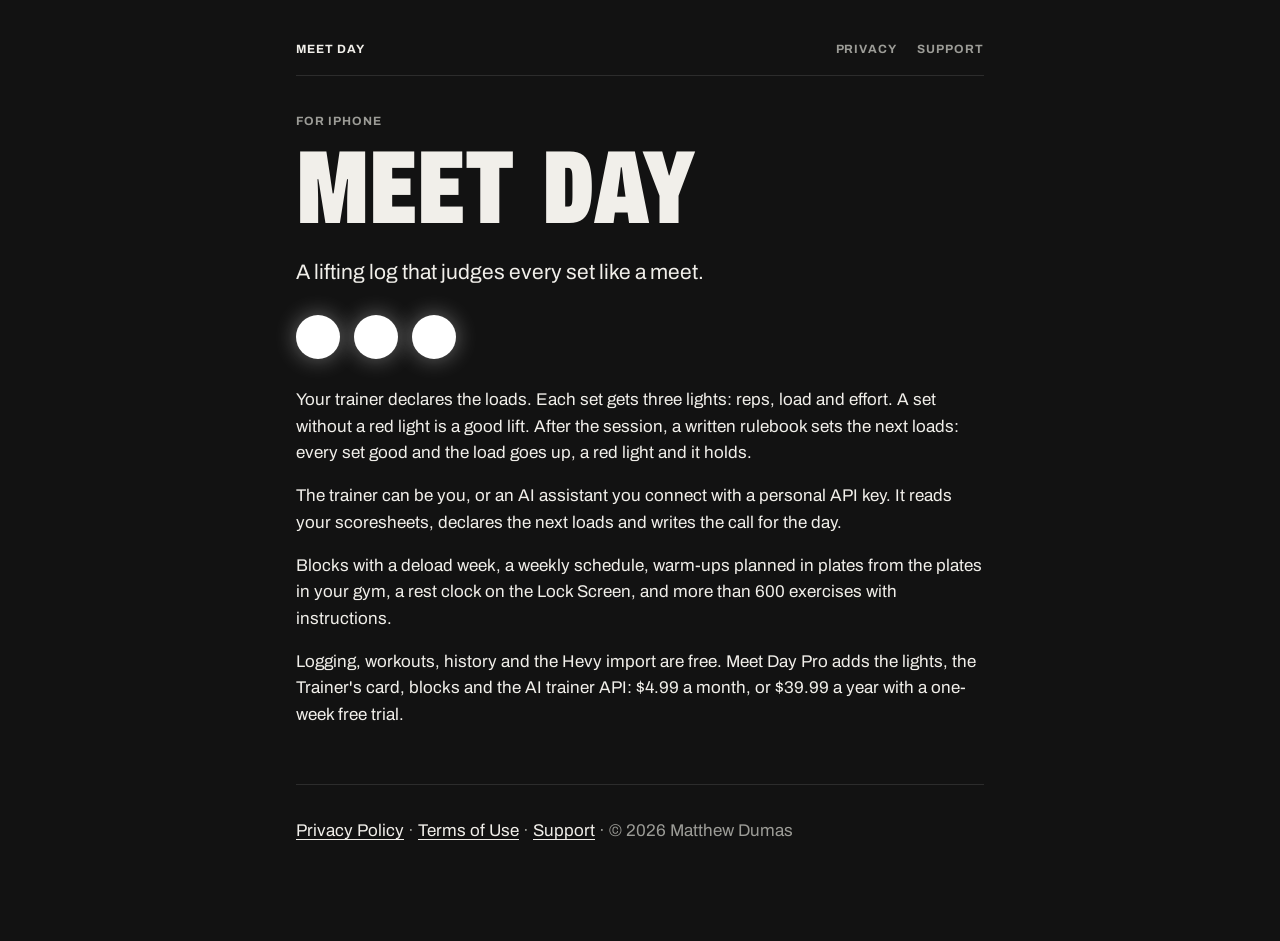
==== index.html @ 9c29932b "Meet Day Pro: prices, subscription help, purchases in the privacy policy, Terms of Use link Co-Autho" ====
<!doctype html>
<html lang="en">
<head>
<meta charset="utf-8">
<meta name="viewport" content="width=device-width, initial-scale=1">
<title>Meet Day</title>
<meta name="description" content="A lifting log for iPhone that judges every set like a meet.">
<meta name="color-scheme" content="dark">
<link rel="stylesheet" href="style.css">
</head>
<body>
<main>
  <nav><a href="./">Meet Day</a><a href="privacy.html">Privacy</a><a href="support.html">Support</a></nav>
  <p class="label">For iPhone</p>
  <h1>Meet Day</h1>
  <p class="lead">A lifting log that judges every set like a meet.</p>
  <div class="lamps" role="img" aria-label="Three white lights: a good lift"><span class="lamp"></span><span class="lamp"></span><span class="lamp"></span></div>
  <p>Your trainer declares the loads. Each set gets three lights: reps, load and effort. A set without a red light is a good lift. After the session, a written rulebook sets the next loads: every set good and the load goes up, a red light and it holds.</p>
  <p>The trainer can be you, or an AI assistant you connect with a personal API key. It reads your scoresheets, declares the next loads and writes the call for the day.</p>
  <p>Blocks with a deload week, a weekly schedule, warm-ups planned in plates from the plates in your gym, a rest clock on the Lock Screen, and more than 600 exercises with instructions.</p>
  <p>Logging, workouts, history and the Hevy import are free. Meet Day Pro adds the lights, the Trainer's card, blocks and the AI trainer API: $4.99 a month, or $39.99 a year with a one-week free trial.</p>
  <footer><p class="muted"><a href="privacy.html">Privacy Policy</a> · <a href="https://www.apple.com/legal/internet-services/itunes/dev/stdeula/">Terms of Use</a> · <a href="support.html">Support</a> · © 2026 Matthew Dumas</p></footer>
</main>
</body>
</html>
---- style.css ----
/* Meet Day: dark ground, chalk type, color only on the lamps. */
@font-face { font-family: "Archivo XC"; src: url("fonts/ArchivoExtraCondensed-Black.woff2") format("woff2"); font-weight: 900; font-display: swap; }
@font-face { font-family: "Archivo"; src: url("fonts/Archivo-Regular.woff2") format("woff2"); font-weight: 400; font-display: swap; }
@font-face { font-family: "Archivo"; src: url("fonts/Archivo-Bold.woff2") format("woff2"); font-weight: 700; font-display: swap; }

:root {
  --bg: #121212;
  --surface: #1a1a1a;
  --rule: #2c2c2c;
  --chalk: #f1efea;
  --steel: #9c9c97;
  --good: #ffffff;
  --no: #ff453a;
}
* { box-sizing: border-box; }
html { background: var(--bg); }
body { margin: 0; background: var(--bg); color: var(--chalk); font: 17px/1.55 "Archivo", -apple-system, BlinkMacSystemFont, "Segoe UI", sans-serif; -webkit-text-size-adjust: 100%; }
main { max-width: 720px; margin: 0 auto; padding: 40px 16px 80px; }

nav { display: flex; align-items: center; gap: 20px; padding-bottom: 16px; margin-bottom: 36px; border-bottom: 1px solid var(--rule); }
nav a { color: var(--steel); text-decoration: none; font-weight: 700; font-size: 12px; letter-spacing: 0.08em; text-transform: uppercase; }
nav a:first-child { color: var(--chalk); margin-right: auto; }
nav a:hover, nav a:focus-visible { color: var(--chalk); }

h1, h2, .display { font-family: "Archivo XC", "Arial Narrow", sans-serif; font-weight: 900; text-transform: uppercase; word-spacing: 0.16em; line-height: 0.9; margin: 0; }
h1 { font-size: clamp(56px, 16vw, 104px); margin-bottom: 16px; }
h2 { font-size: 30px; margin: 40px 0 12px; }
p, li { color: var(--chalk); }
.label { font-weight: 700; font-size: 12px; letter-spacing: 0.08em; text-transform: uppercase; color: var(--steel); }
.muted { color: var(--steel); }
a { color: var(--chalk); text-underline-offset: 3px; }
a:hover { color: #ffffff; }
strong { font-weight: 700; }
ul { padding-left: 20px; }

table { border-collapse: collapse; width: 100%; font-size: 15px; }
th { text-align: left; padding: 8px 12px 8px 0; border-bottom: 1px solid var(--rule); font-weight: 700; font-size: 12px; letter-spacing: 0.08em; text-transform: uppercase; color: var(--steel); }
td { text-align: left; padding: 10px 12px 10px 0; border-bottom: 1px solid var(--rule); vertical-align: top; }

.lamps { display: flex; gap: 14px; margin: 28px 0; }
.lamp { width: 44px; height: 44px; border-radius: 50%; background: var(--good); box-shadow: 0 0 22px rgba(255, 255, 255, 0.38); }
.lamp.no { background: var(--no); box-shadow: 0 0 22px rgba(255, 69, 58, 0.45); }
.lead { font-size: 21px; line-height: 1.45; }
.qa { border-top: 1px solid var(--rule); padding: 16px 0 4px; }
.qa p { margin: 6px 0 12px; }
.qa .q { font-weight: 700; margin: 0; }
footer { margin-top: 56px; padding-top: 16px; border-top: 1px solid var(--rule); }
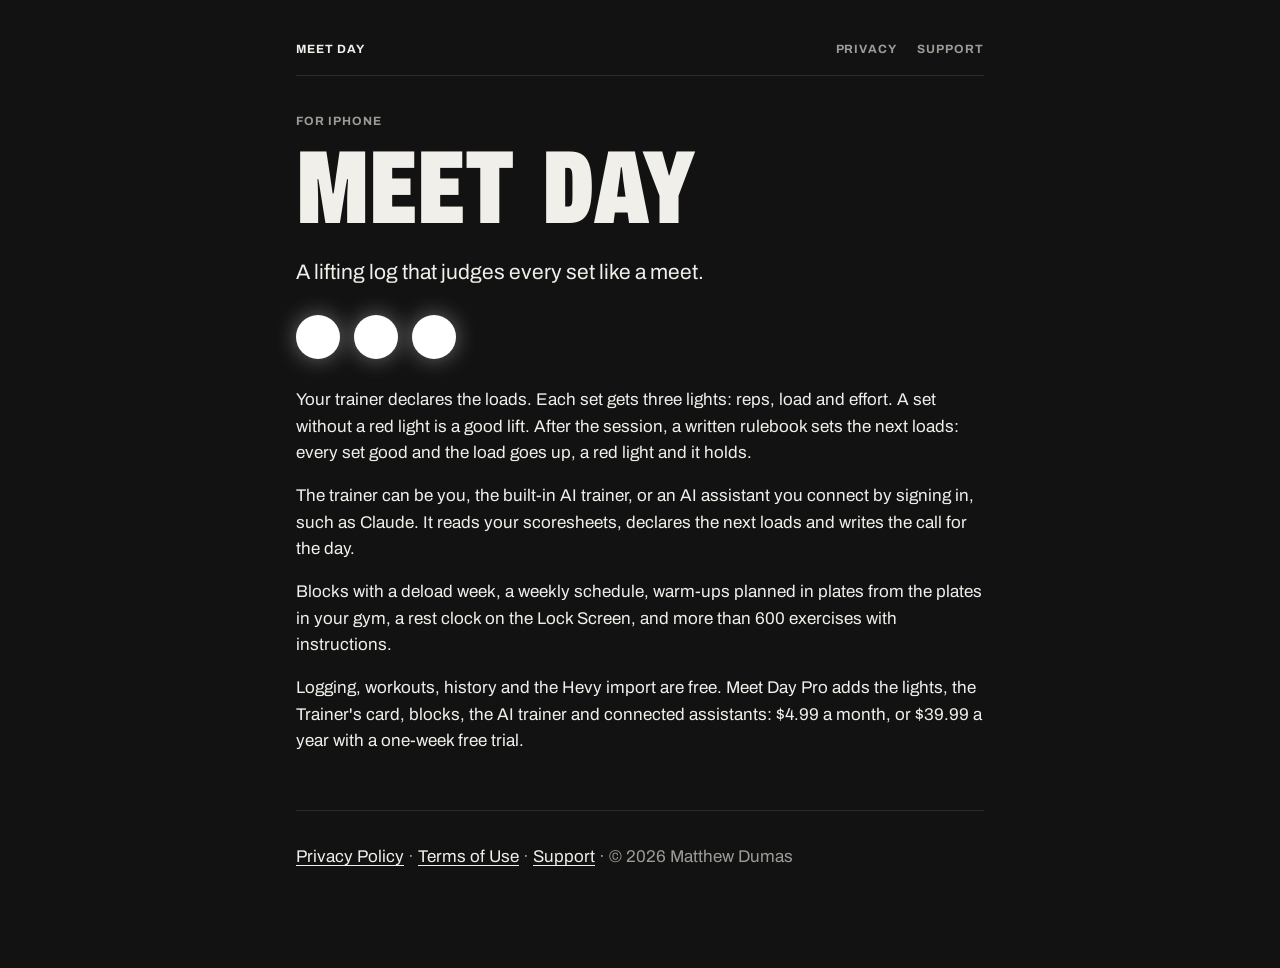
==== commit 5e6e5b0d: "Consent page for connecting assistants; the AI trainer in the privacy policy and support" ====
--- a/index.html
+++ b/index.html
@@ -16,9 +16,9 @@
   <p class="lead">A lifting log that judges every set like a meet.</p>
   <div class="lamps" role="img" aria-label="Three white lights: a good lift"><span class="lamp"></span><span class="lamp"></span><span class="lamp"></span></div>
   <p>Your trainer declares the loads. Each set gets three lights: reps, load and effort. A set without a red light is a good lift. After the session, a written rulebook sets the next loads: every set good and the load goes up, a red light and it holds.</p>
-  <p>The trainer can be you, or an AI assistant you connect with a personal API key. It reads your scoresheets, declares the next loads and writes the call for the day.</p>
+  <p>The trainer can be you, the built-in AI trainer, or an AI assistant you connect by signing in, such as Claude. It reads your scoresheets, declares the next loads and writes the call for the day.</p>
   <p>Blocks with a deload week, a weekly schedule, warm-ups planned in plates from the plates in your gym, a rest clock on the Lock Screen, and more than 600 exercises with instructions.</p>
-  <p>Logging, workouts, history and the Hevy import are free. Meet Day Pro adds the lights, the Trainer's card, blocks and the AI trainer API: $4.99 a month, or $39.99 a year with a one-week free trial.</p>
+  <p>Logging, workouts, history and the Hevy import are free. Meet Day Pro adds the lights, the Trainer's card, blocks, the AI trainer and connected assistants: $4.99 a month, or $39.99 a year with a one-week free trial.</p>
   <footer><p class="muted"><a href="privacy.html">Privacy Policy</a> · <a href="https://www.apple.com/legal/internet-services/itunes/dev/stdeula/">Terms of Use</a> · <a href="support.html">Support</a> · © 2026 Matthew Dumas</p></footer>
 </main>
 </body>
--- a/style.css
+++ b/style.css
@@ -45,3 +45,16 @@
 .qa p { margin: 6px 0 12px; }
 .qa .q { font-weight: 700; margin: 0; }
 footer { margin-top: 56px; padding-top: 16px; border-top: 1px solid var(--rule); }
+
+/* The consent page (oauth/consent.html). */
+.consent h1 { font-size: clamp(48px, 13vw, 84px); }
+.stack { display: grid; gap: 8px; max-width: 420px; margin: 16px 0; }
+input { font: inherit; color: var(--chalk); background: var(--surface); border: 1px solid var(--rule); border-radius: 10px; padding: 12px 14px; width: 100%; }
+input:focus { outline: 2px solid var(--chalk); outline-offset: 1px; }
+button { font: 700 14px/1 "Archivo", -apple-system, sans-serif; letter-spacing: 0.08em; text-transform: uppercase; color: var(--bg); background: var(--chalk); border: 0; border-radius: 10px; padding: 16px 20px; cursor: pointer; }
+button.secondary { color: var(--chalk); background: transparent; border: 1px solid var(--rule); }
+button:disabled { opacity: 0.5; cursor: default; }
+.actions { display: flex; gap: 12px; margin-top: 20px; }
+.actions button { flex: 1; max-width: 200px; }
+.error { font-weight: 700; border-left: 3px solid var(--chalk); padding-left: 12px; }
+[hidden] { display: none !important; }
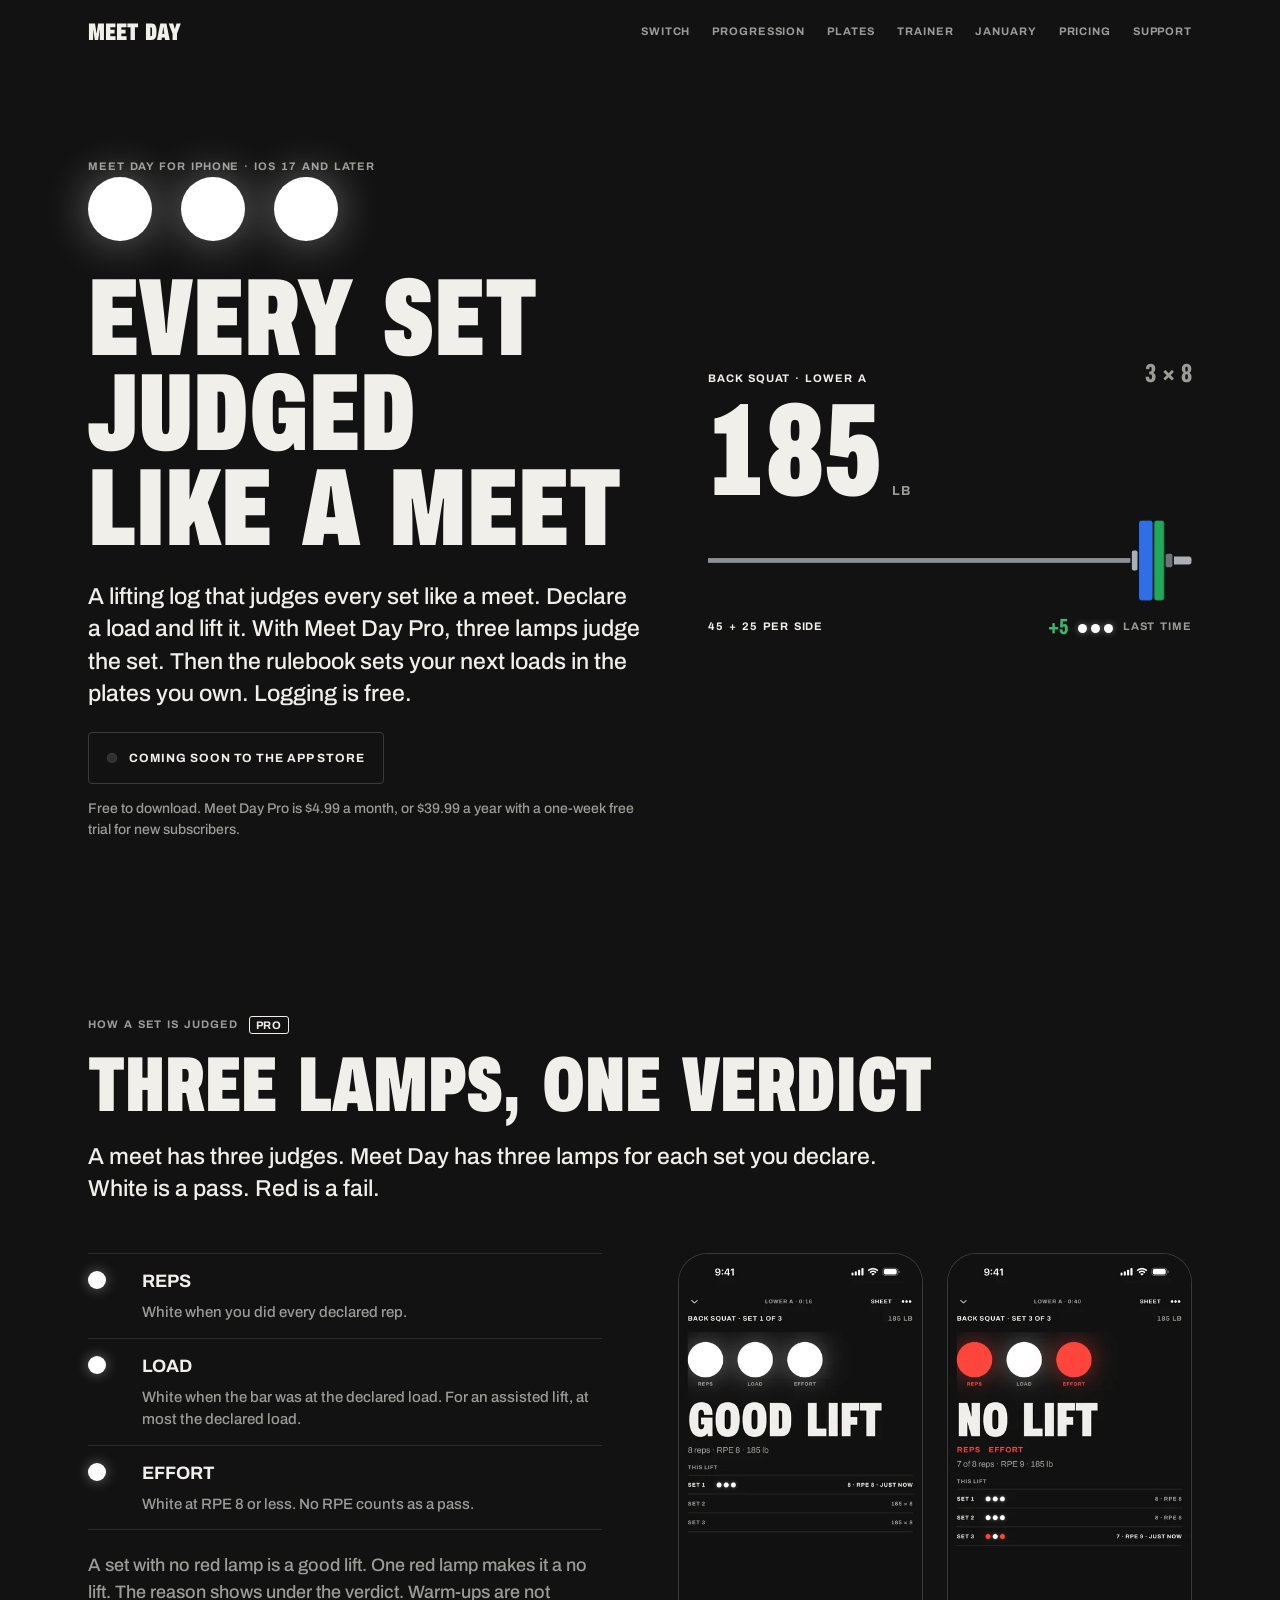
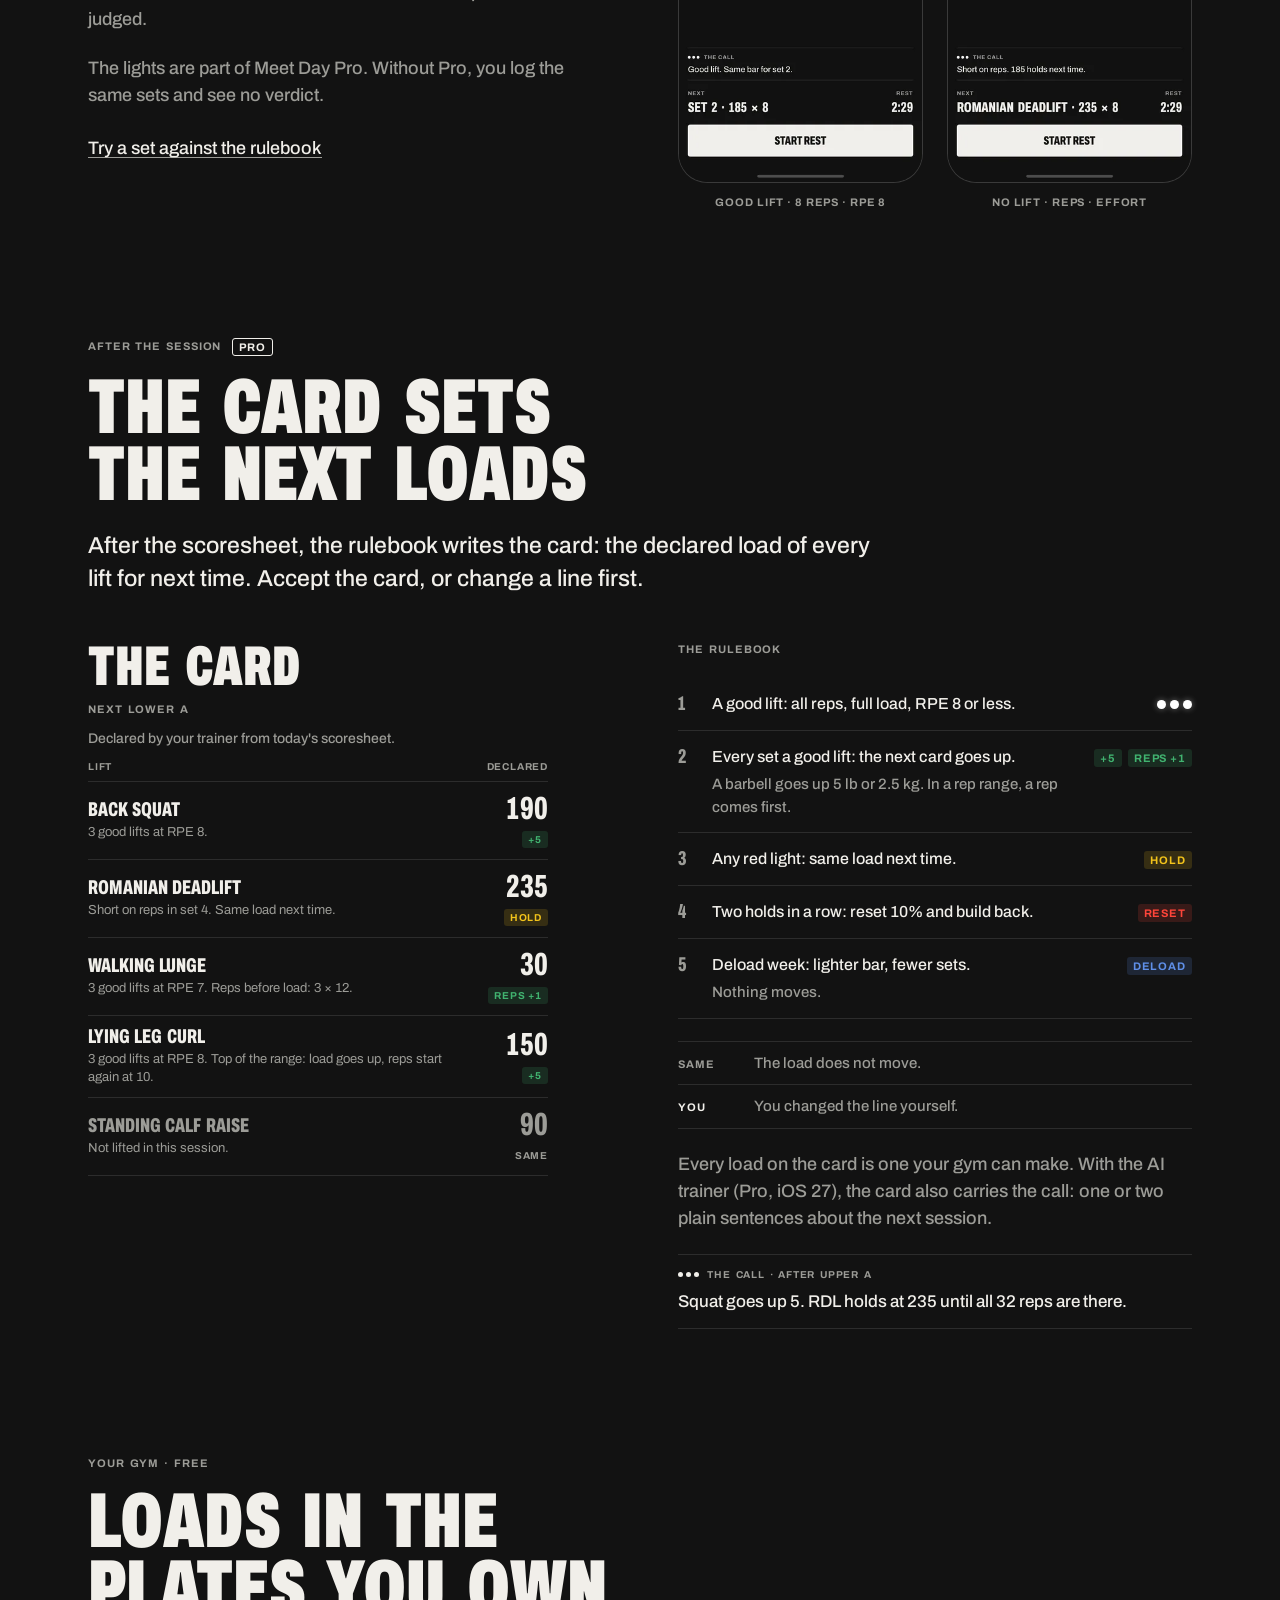
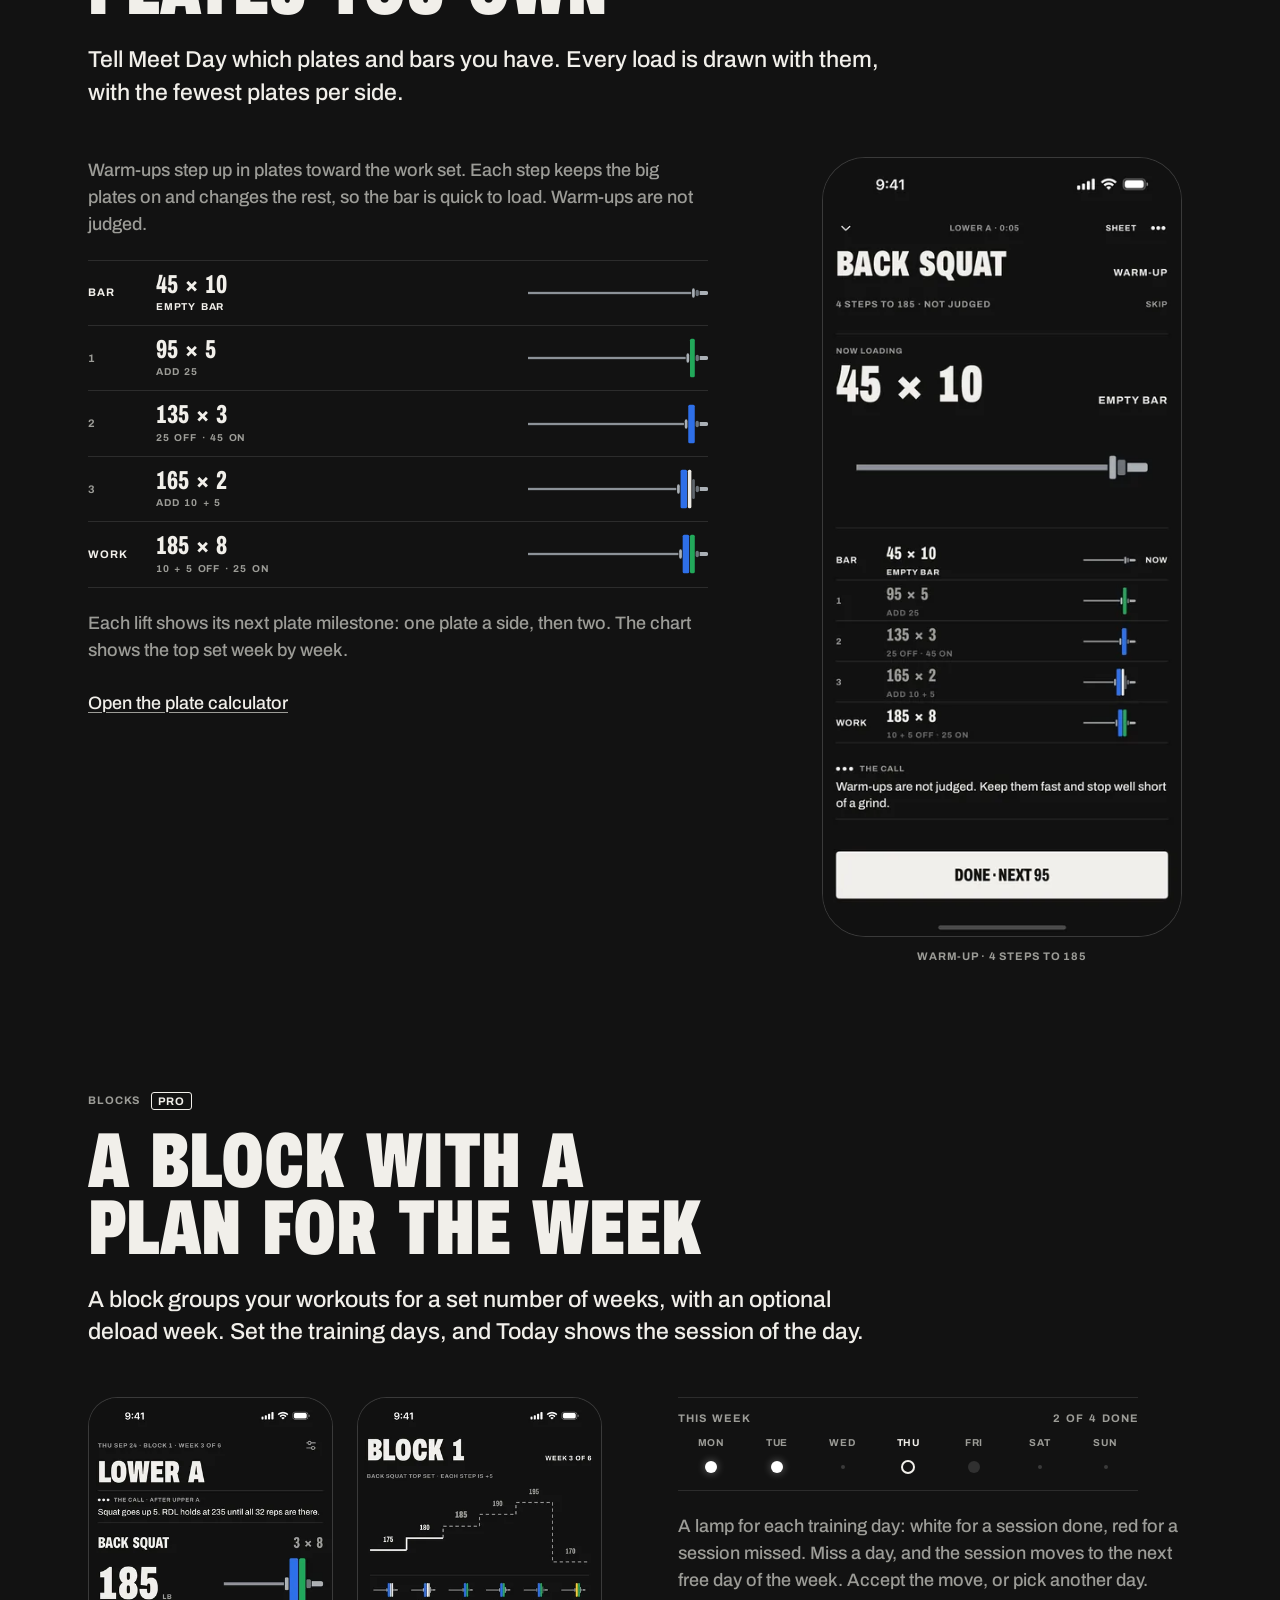
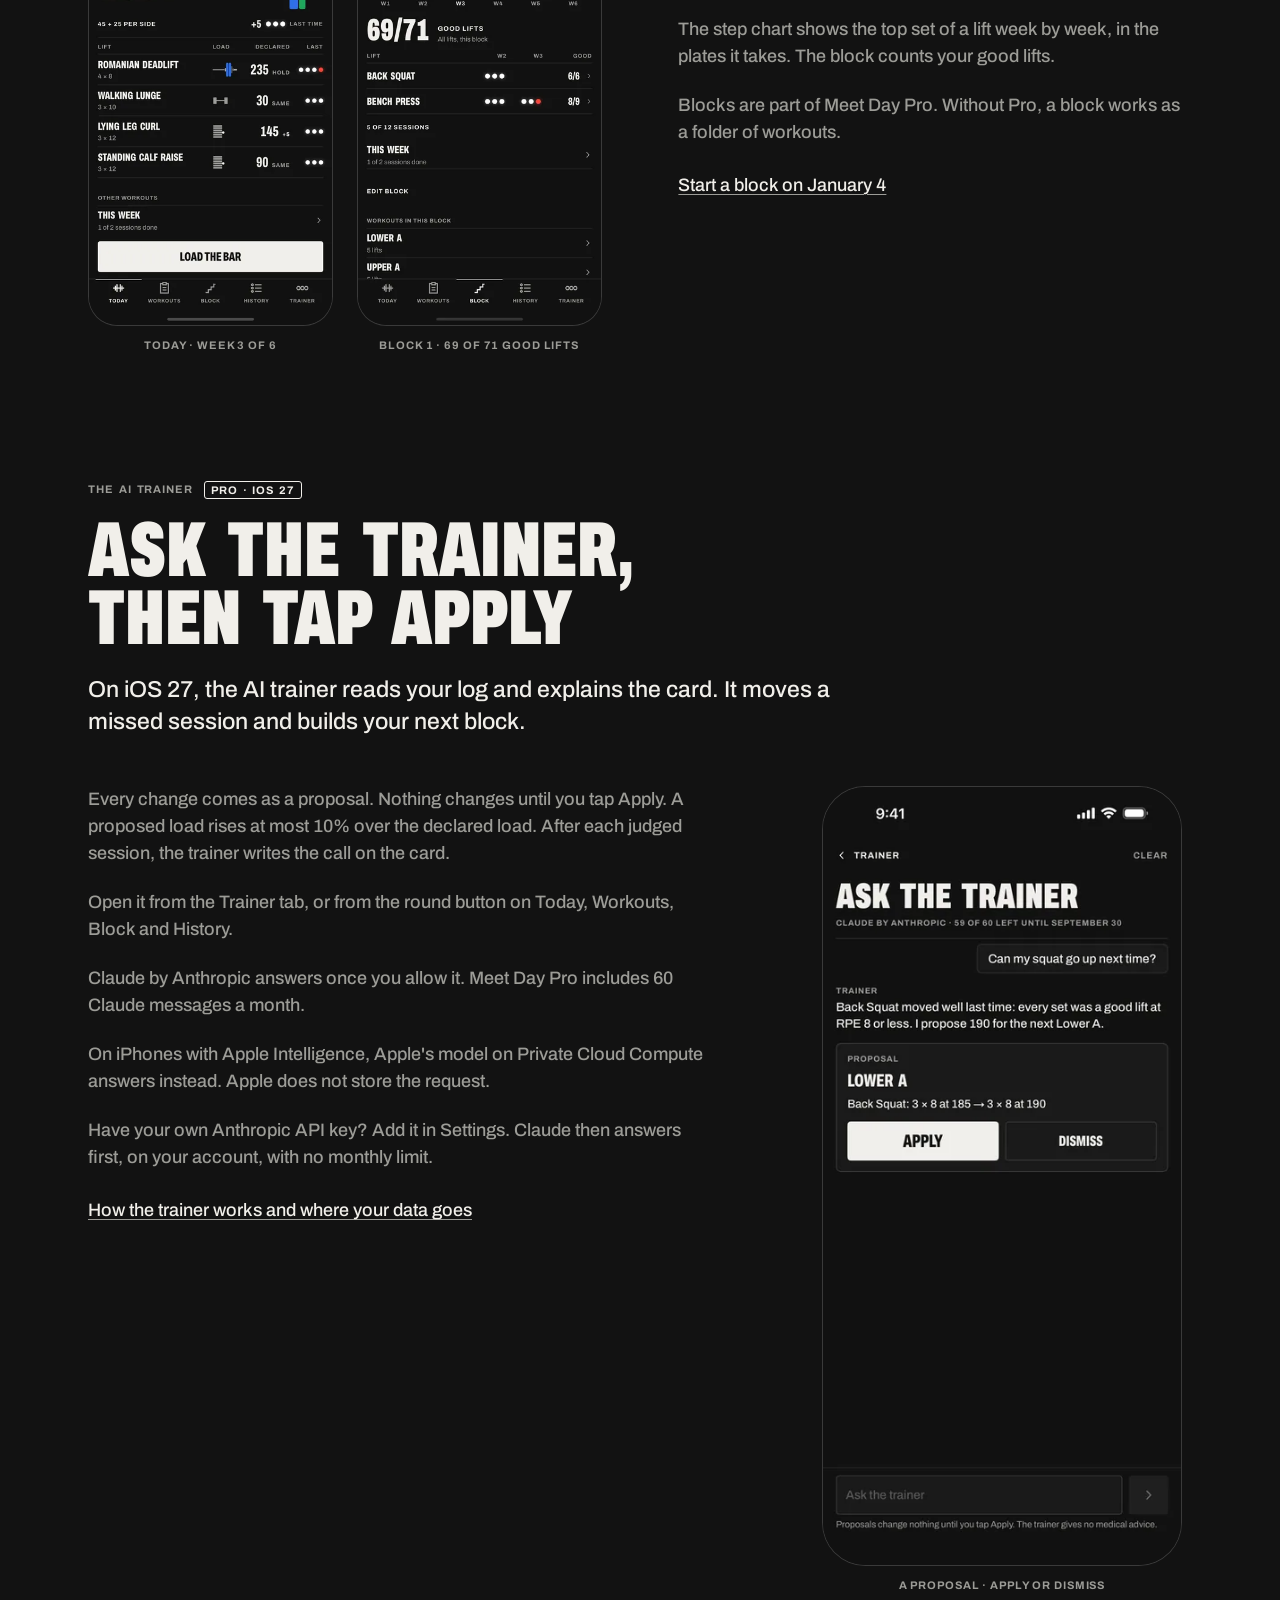
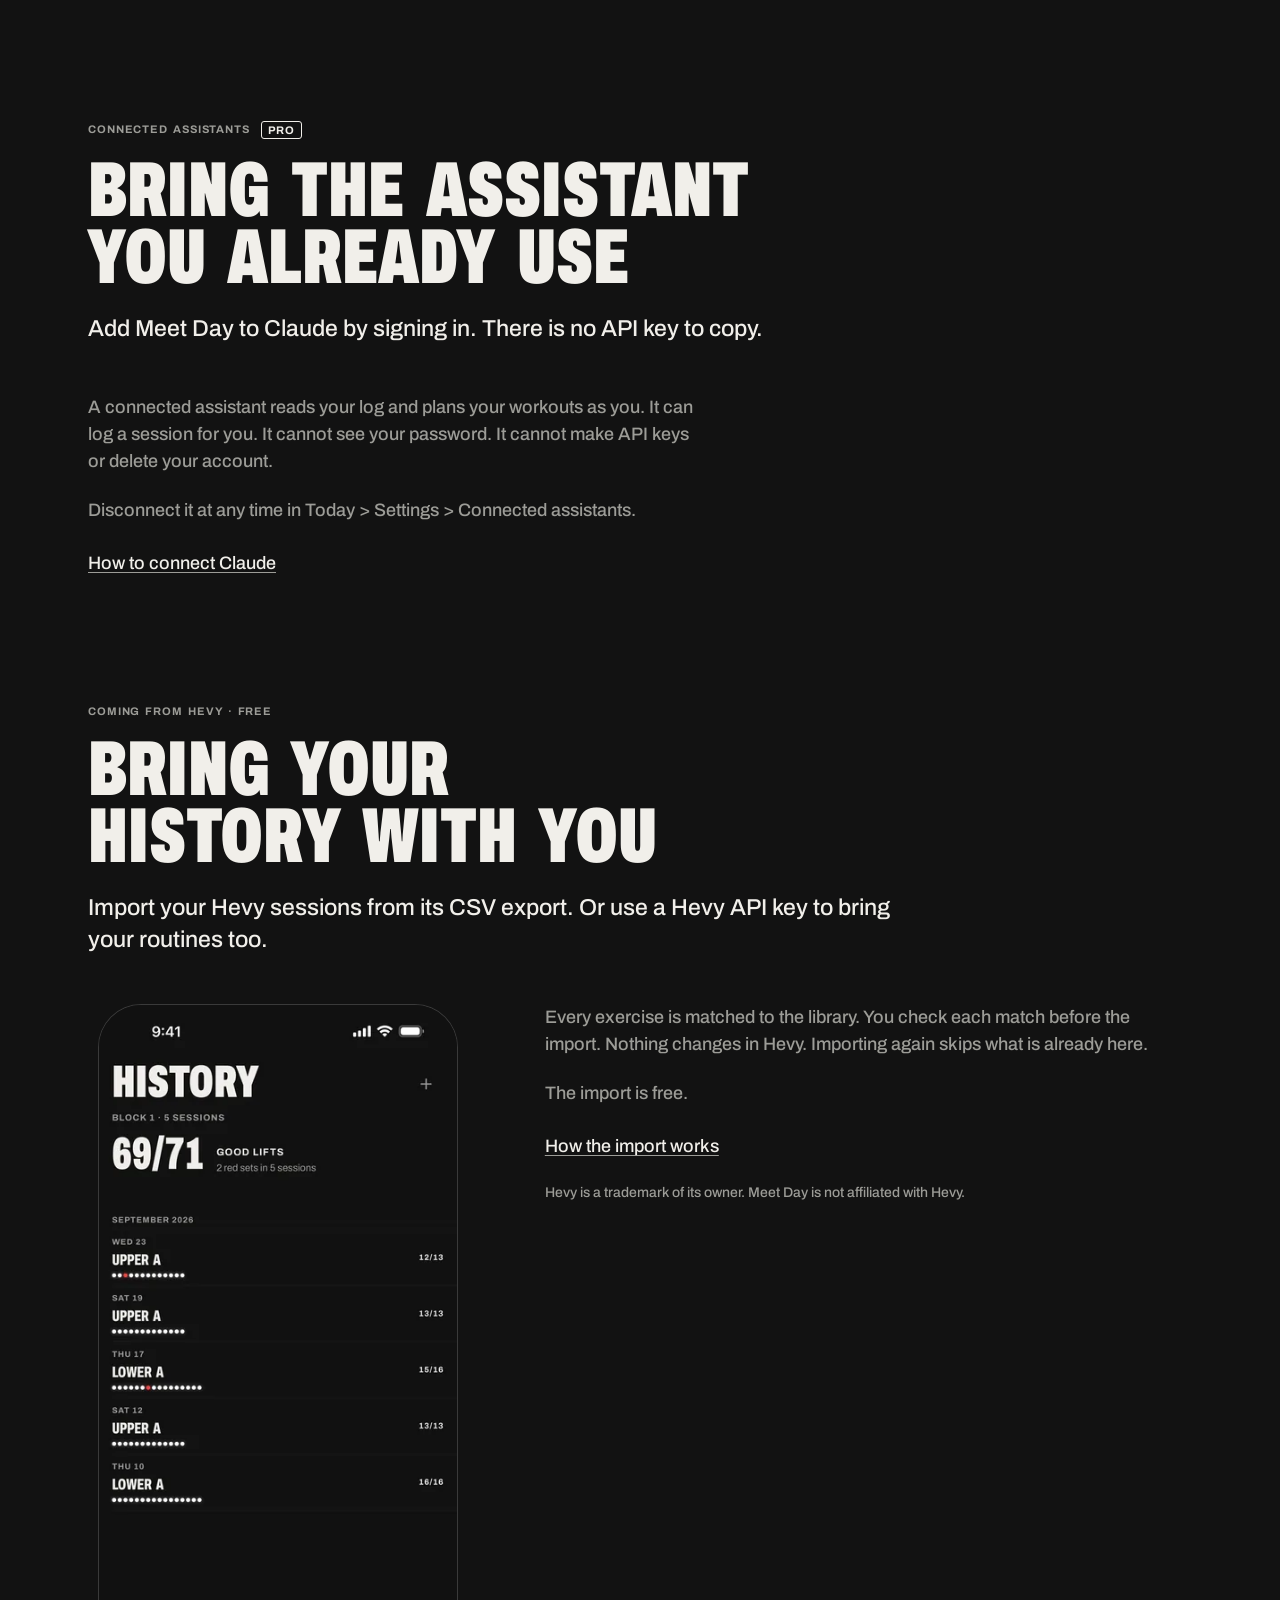
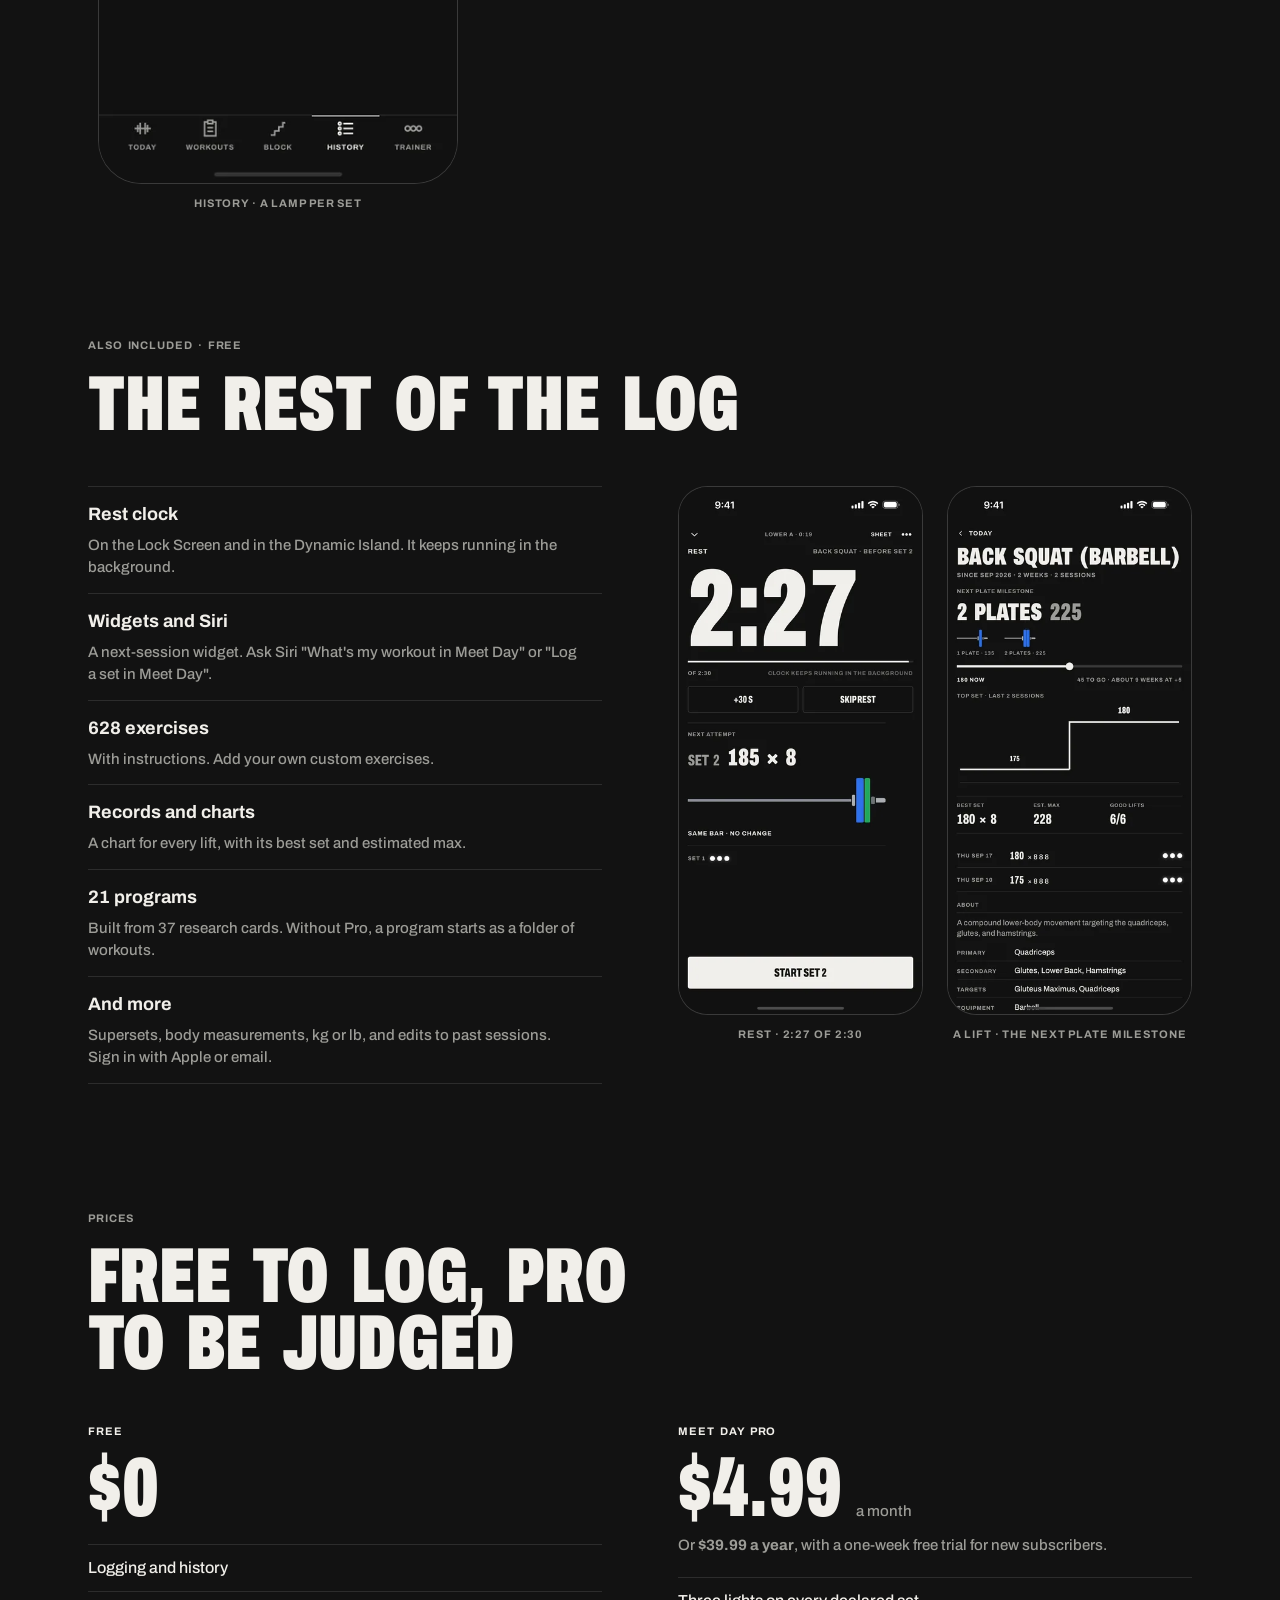
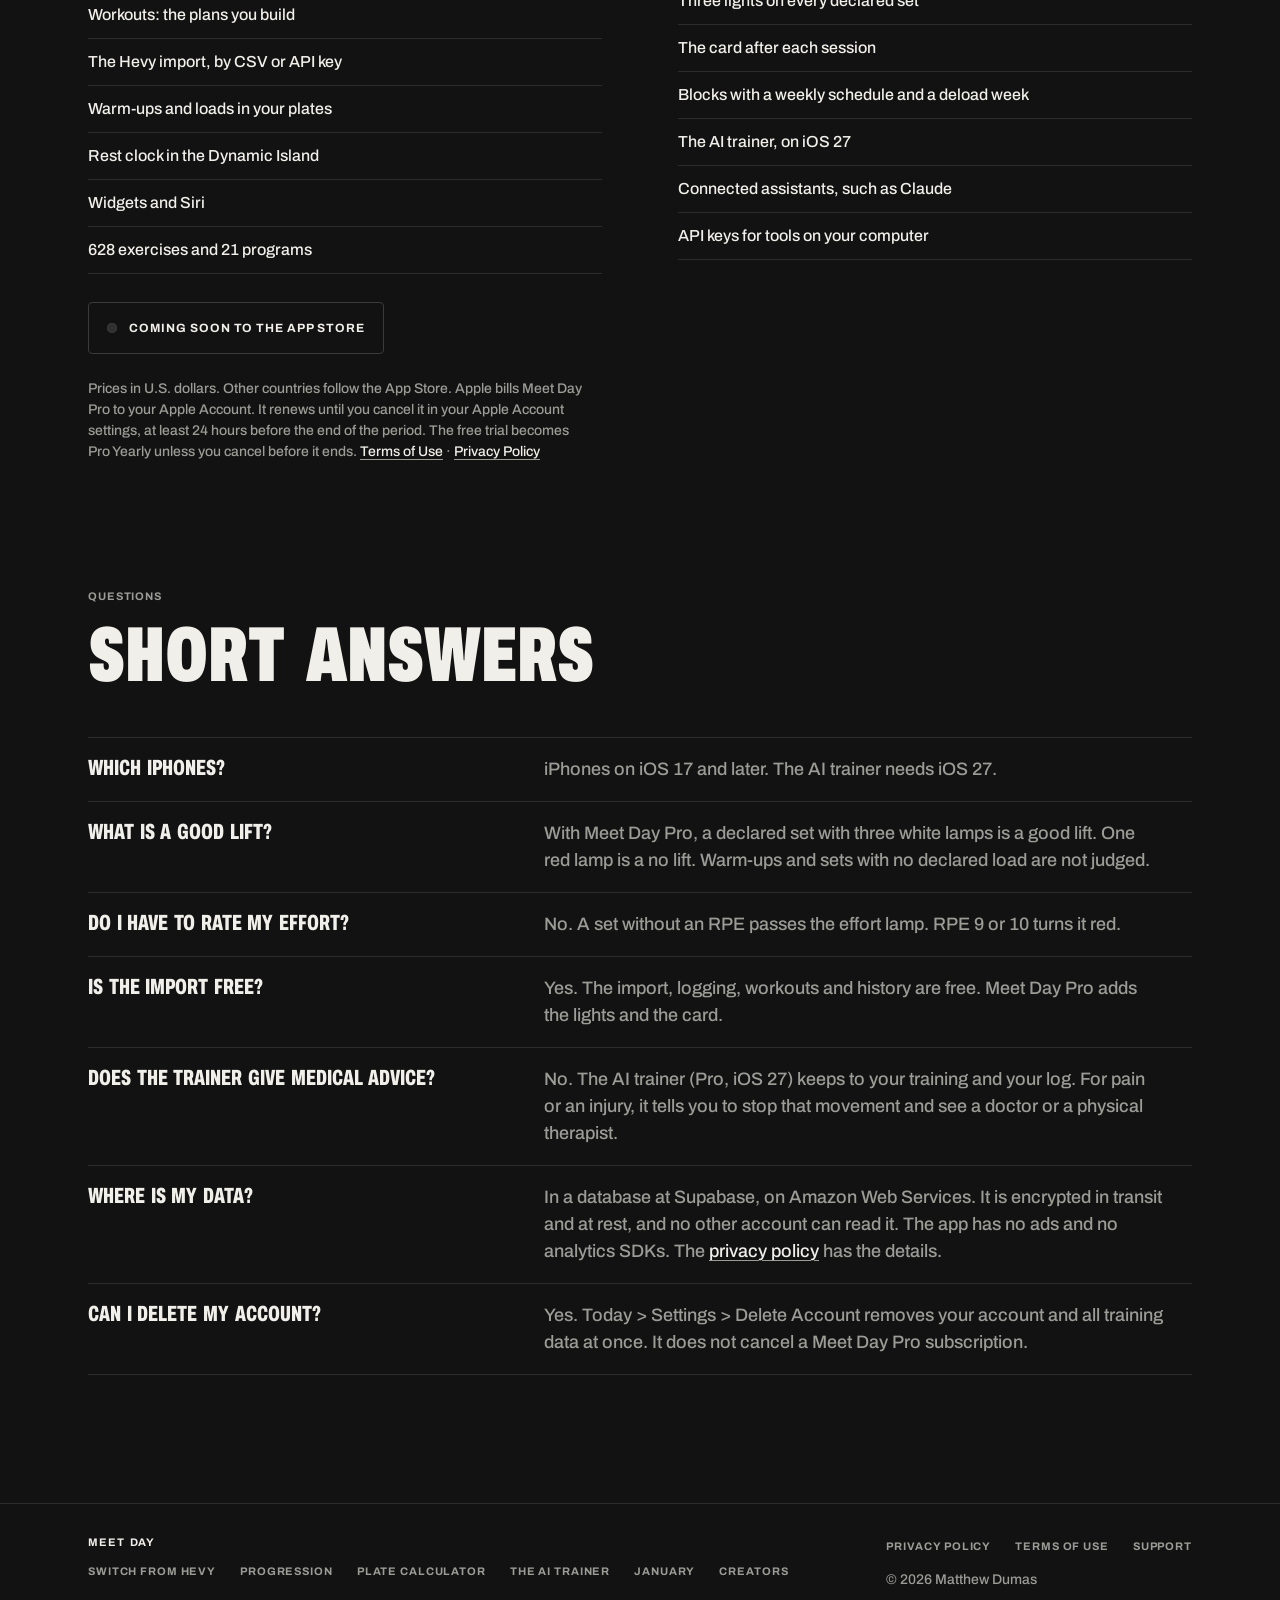
==== commit f89bbec3: "Landing pages: home, switch, progression, plates, trainer, January, creators, code; privacy: Apple A" ====
--- a/index.html
+++ b/index.html
@@ -3,23 +3,366 @@
 <head>
 <meta charset="utf-8">
 <meta name="viewport" content="width=device-width, initial-scale=1">
-<title>Meet Day</title>
-<meta name="description" content="A lifting log for iPhone that judges every set like a meet.">
+<title>Meet Day: a lifting log that judges every set like a meet</title>
+<meta name="description" content="Meet Day is a lifting log for iPhone. With Meet Day Pro, three lamps judge every declared set, and a written rulebook sets the next loads in the plates you own. Logging is free.">
 <meta name="color-scheme" content="dark">
-<link rel="stylesheet" href="style.css">
+<meta name="theme-color" content="#121212">
+<link rel="canonical" href="https://meetday.lnkd.world/">
+<link rel="icon" href="/icon.svg" type="image/svg+xml">
+<link rel="apple-touch-icon" href="/apple-touch-icon.png">
+<meta property="og:type" content="website">
+<meta property="og:site_name" content="Meet Day">
+<meta property="og:title" content="Meet Day: every set judged like a meet">
+<meta property="og:description" content="A lifting log for iPhone. Three lamps judge every declared set, and the rulebook sets the next loads in the plates you own.">
+<meta property="og:url" content="https://meetday.lnkd.world/">
+<meta property="og:image" content="https://meetday.lnkd.world/assets/og/home.png">
+<meta property="og:image:width" content="1200">
+<meta property="og:image:height" content="630">
+<meta property="og:image:alt" content="Three white lamps over the words Every set judged like a meet, and a barbell loaded with a blue 45 and a green 25 per side.">
+<meta name="twitter:card" content="summary_large_image">
+<meta name="twitter:title" content="Meet Day: every set judged like a meet">
+<meta name="twitter:description" content="A lifting log for iPhone. Three lamps judge every declared set, and the rulebook sets the next loads in the plates you own.">
+<meta name="twitter:image:alt" content="Three white lamps over the words Every set judged like a meet, and a barbell loaded with a blue 45 and a green 25 per side.">
+<meta name="twitter:image" content="https://meetday.lnkd.world/assets/og/home.png">
+<!-- smart-app-banner -->
+<link rel="preload" href="/fonts/ArchivoExtraCondensed-Black.woff2" as="font" type="font/woff2" crossorigin>
+<link rel="stylesheet" href="/landing.css">
+<script src="/config.js" defer></script>
+<script src="/site.js" defer></script>
 </head>
 <body>
-<main>
-  <nav><a href="./">Meet Day</a><a href="privacy.html">Privacy</a><a href="support.html">Support</a></nav>
-  <p class="label">For iPhone</p>
-  <h1>Meet Day</h1>
-  <p class="lead">A lifting log that judges every set like a meet.</p>
-  <div class="lamps" role="img" aria-label="Three white lights: a good lift"><span class="lamp"></span><span class="lamp"></span><span class="lamp"></span></div>
-  <p>Your trainer declares the loads. Each set gets three lights: reps, load and effort. A set without a red light is a good lift. After the session, a written rulebook sets the next loads: every set good and the load goes up, a red light and it holds.</p>
-  <p>The trainer can be you, the built-in AI trainer, or an AI assistant you connect by signing in, such as Claude. It reads your scoresheets, declares the next loads and writes the call for the day.</p>
-  <p>Blocks with a deload week, a weekly schedule, warm-ups planned in plates from the plates in your gym, a rest clock on the Lock Screen, and more than 600 exercises with instructions.</p>
-  <p>Logging, workouts, history and the Hevy import are free. Meet Day Pro adds the lights, the Trainer's card, blocks, the AI trainer and connected assistants: $4.99 a month, or $39.99 a year with a one-week free trial.</p>
-  <footer><p class="muted"><a href="privacy.html">Privacy Policy</a> · <a href="https://www.apple.com/legal/internet-services/itunes/dev/stdeula/">Terms of Use</a> · <a href="support.html">Support</a> · © 2026 Matthew Dumas</p></footer>
+<a class="skip" href="#main">Skip to content</a>
+<header class="nav">
+  <div class="wrap">
+    <a class="mark" href="/" aria-current="page">Meet Day</a>
+    <nav class="links" aria-label="Pages">
+      <a href="/switch/">Switch</a>
+      <a href="/progression/">Progression</a>
+      <a href="/plates/">Plates</a>
+      <a href="/trainer/">Trainer</a>
+      <a href="/january/">January</a>
+      <a href="#pro">Pricing</a>
+      <a href="/support.html">Support</a>
+    </nav>
+  </div>
+</header>
+
+<main id="main">
+  <section class="hero" aria-labelledby="pitch">
+    <div class="wrap">
+      <div class="intro">
+        <p class="label">Meet Day for iPhone · iOS 17 and later</p>
+        <div class="lamps xl lit" role="img" aria-label="Three white lights: a good lift"><span class="lamp"></span><span class="lamp"></span><span class="lamp"></span></div>
+        <h1 id="pitch">Every set judged like a meet</h1>
+        <p class="lead">A lifting log that judges every set like a meet. Declare a load and lift it. With Meet Day Pro, three lamps judge the set. Then the rulebook sets your next loads in the plates you own. Logging is free.</p>
+        <div class="cta" data-store="site-home"><span class="soon">Coming soon to the App Store</span></div>
+        <p class="price-note">Free to download. Meet Day Pro is $4.99 a month, or $39.99 a year with a one-week free trial for new subscribers.</p>
+      </div>
+      <div class="board" role="group" aria-label="Today: Back Squat, 3 sets of 8 at 185 lb, loaded with 45 and 25 per side. Last time: three white lights, up 5.">
+        <div class="top"><span class="label chalk">Back Squat · Lower A</span><span class="heavy" style="color:var(--steel)">3 × 8</span></div>
+        <div class="load"><span class="num">185</span><span class="unit">LB</span></div>
+        <svg class="bar animate" viewBox="0 0 560 96" width="560" height="96" aria-hidden="true"><rect x="0" y="45.25" width="488.92" height="5.5" fill="#8C9298" class="bar-shaft"/><rect x="490.72" y="36.45" width="6.5" height="23.1" rx="2" fill="#AAB0B6" class="bar-collar"/><rect x="499.02" y="1.85" width="15.7" height="92.3" rx="2.8" fill="#2E6FE8" class="plate" data-plate="45" style="--i:0"/><rect x="516.52" y="1.85" width="11.5" height="92.3" rx="2.8" fill="#22A85A" class="plate" data-plate="25" style="--i:1"/><rect x="529.82" y="40.15" width="7.8" height="15.7" rx="2" fill="#6C737A" class="bar-clamp"/><path class="bar-end" fill="#AAB0B6" d="M539.42 43.4h17.3a3 3 0 0 1 3 3v3.2a3 3 0 0 1 -3 3h-17.3z"/></svg>
+        <div class="board-foot" aria-hidden="true">
+          <span class="label chalk">45 + 25 per side</span>
+          <span class="last"><span class="call-num up">+5</span><span class="lamps xs"><span class="lamp"></span><span class="lamp"></span><span class="lamp"></span></span><span class="label">Last time</span></span>
+        </div>
+      </div>
+    </div>
+  </section>
+
+  <section class="sec" id="judged" aria-labelledby="h-judged">
+    <div class="wrap">
+      <header class="sec-head">
+        <p class="label">How a set is judged <span class="tag">Pro</span></p>
+        <h2 id="h-judged">Three lamps, one verdict</h2>
+        <p class="lead">A meet has three judges. Meet Day has three lamps for each set you declare. White is a pass. Red is a fail.</p>
+      </header>
+      <div class="split pairs">
+        <div class="copy stack">
+          <ul class="rows lamp-rows">
+            <li><span class="lamps m" aria-hidden="true"><span class="lamp"></span></span><span class="r-title">REPS</span><span class="r-text">White when you did every declared rep.</span></li>
+            <li><span class="lamps m" aria-hidden="true"><span class="lamp"></span></span><span class="r-title">LOAD</span><span class="r-text">White when the bar was at the declared load. For an assisted lift, at most the declared load.</span></li>
+            <li><span class="lamps m" aria-hidden="true"><span class="lamp"></span></span><span class="r-title">EFFORT</span><span class="r-text">White at RPE 8 or less. No RPE counts as a pass.</span></li>
+          </ul>
+          <p>A set with no red lamp is a good lift. One red lamp makes it a no lift. The reason shows under the verdict. Warm-ups are not judged.</p>
+          <p>The lights are part of Meet Day Pro. Without Pro, you log the same sets and see no verdict.</p>
+          <p class="more"><a href="/progression/">Try a set against the rulebook</a></p>
+        </div>
+        <div class="shots">
+          <figure class="shot pair"><div class="frame"><img src="/assets/img/01-good-lift-400.webp" srcset="/assets/img/01-good-lift-400.webp 400w, /assets/img/01-good-lift-800.webp 800w" sizes="(min-width: 768px) 300px, 45vw" width="1320" height="2868" alt="The set screen after a good lift: three white lamps over REPS, LOAD and EFFORT, the words GOOD LIFT, and 8 reps at RPE 8 with 185 lb." loading="lazy" decoding="async"></div><figcaption>Good lift · 8 reps · RPE 8</figcaption></figure>
+          <figure class="shot pair"><div class="frame"><img src="/assets/img/05-no-lift-400.webp" srcset="/assets/img/05-no-lift-400.webp 400w, /assets/img/05-no-lift-800.webp 800w" sizes="(min-width: 768px) 300px, 45vw" width="1320" height="2868" alt="The set screen after a no lift: red lamps for REPS and EFFORT, a white lamp for LOAD, the words NO LIFT, and 7 of 8 reps at RPE 9." loading="lazy" decoding="async"></div><figcaption>No lift · reps · effort</figcaption></figure>
+        </div>
+      </div>
+    </div>
+  </section>
+
+  <section class="sec" id="card" aria-labelledby="h-card">
+    <div class="wrap">
+      <header class="sec-head">
+        <p class="label">After the session <span class="tag">Pro</span></p>
+        <h2 id="h-card">The card sets the next loads</h2>
+        <p class="lead">After the scoresheet, the rulebook writes the card: the declared load of every lift for next time. Accept the card, or change a line first.</p>
+      </header>
+      <div class="split even">
+        <div class="card" role="group" aria-labelledby="card-title">
+          <p class="card-title" id="card-title">The card</p>
+          <p class="label">Next Lower A</p>
+          <p class="card-note">Declared by your trainer from today's scoresheet.</p>
+          <table>
+            <thead><tr><th scope="col">Lift</th><th scope="col" class="end">Declared</th></tr></thead>
+            <tbody>
+              <tr><td><div class="lift"><span class="heavy">Back Squat</span><span class="why">3 good lifts at RPE 8.</span></div></td><td class="end"><div class="declared"><span class="num">190</span><span class="ct up">+5</span></div></td></tr>
+              <tr><td><div class="lift"><span class="heavy">Romanian Deadlift</span><span class="why">Short on reps in set 4. Same load next time.</span></div></td><td class="end"><div class="declared"><span class="num">235</span><span class="ct hold">Hold</span></div></td></tr>
+              <tr><td><div class="lift"><span class="heavy">Walking Lunge</span><span class="why">3 good lifts at RPE 7. Reps before load: 3 × 12.</span></div></td><td class="end"><div class="declared"><span class="num">30</span><span class="ct up">Reps +1</span></div></td></tr>
+              <tr><td><div class="lift"><span class="heavy">Lying Leg Curl</span><span class="why">3 good lifts at RPE 8. Top of the range: load goes up, reps start again at 10.</span></div></td><td class="end"><div class="declared"><span class="num">150</span><span class="ct up">+5</span></div></td></tr>
+              <tr class="still"><td><div class="lift"><span class="heavy">Standing Calf Raise</span><span class="why">Not lifted in this session.</span></div></td><td class="end"><div class="declared"><span class="num">90</span><span class="ct same">Same</span></div></td></tr>
+            </tbody>
+          </table>
+        </div>
+        <div class="copy stack">
+          <p class="label">The rulebook</p>
+          <table class="rulebook">
+            <caption class="sr-only">The five rules and the call each one writes</caption>
+            <tbody>
+              <tr><th scope="row">1</th><td>A good lift: all reps, full load, RPE 8 or less.</td><td class="calls"><span class="lamps xs" role="img" aria-label="Three white lights"><span class="lamp"></span><span class="lamp"></span><span class="lamp"></span></span></td></tr>
+              <tr><th scope="row">2</th><td>Every set a good lift: the next card goes up.<span class="sub">A barbell goes up 5 lb or 2.5 kg. In a rep range, a rep comes first.</span></td><td class="calls"><span class="ct up">+5</span><span class="ct up">Reps +1</span></td></tr>
+              <tr><th scope="row">3</th><td>Any red light: same load next time.</td><td class="calls"><span class="ct hold">Hold</span></td></tr>
+              <tr><th scope="row">4</th><td>Two holds in a row: reset 10% and build back.</td><td class="calls"><span class="ct reset">Reset</span></td></tr>
+              <tr><th scope="row">5</th><td>Deload week: lighter bar, fewer sets.<span class="sub">Nothing moves.</span></td><td class="calls"><span class="ct deload">Deload</span></td></tr>
+            </tbody>
+          </table>
+          <ul class="legend">
+            <li><span class="ct same">Same</span><span>The load does not move.</span></li>
+            <li><span class="ct plain">You</span><span>You changed the line yourself.</span></li>
+          </ul>
+          <p>Every load on the card is one your gym can make. With the AI trainer (Pro, iOS 27), the card also carries the call: one or two plain sentences about the next session.</p>
+          <div class="call">
+            <div class="call-label"><span class="dots" aria-hidden="true"><i></i><i></i><i></i></span><span class="label">The call · after Upper A</span></div>
+            <p>Squat goes up 5. RDL holds at 235 until all 32 reps are there.</p>
+          </div>
+        </div>
+      </div>
+    </div>
+  </section>
+
+  <section class="sec" id="plates" aria-labelledby="h-plates">
+    <div class="wrap">
+      <header class="sec-head">
+        <p class="label">Your gym · free</p>
+        <h2 id="h-plates">Loads in the plates you own</h2>
+        <p class="lead">Tell Meet Day which plates and bars you have. Every load is drawn with them, with the fewest plates per side.</p>
+      </header>
+      <div class="split">
+        <div class="copy stack">
+          <p>Warm-ups step up in plates toward the work set. Each step keeps the big plates on and changes the rest, so the bar is quick to load. Warm-ups are not judged.</p>
+          <div class="ladder" role="table" aria-label="Warm-up ladder to 185 lb">
+            <div class="step" role="row"><span class="k now" role="cell">Bar</span><span class="v" role="cell"><span class="num heavy">45 × 10</span><span class="label chalk">Empty bar</span></span><span class="pic" role="cell"><svg class="bar" viewBox="0 0 180 40" width="180" height="40" role="img" aria-label="Empty bar"><rect x="0" y="18.85" width="163.27" height="2.3" fill="#8C9298" class="bar-shaft"/><rect x="164.07" y="15.2" width="2.7" height="9.6" rx="2" fill="#AAB0B6" class="bar-collar"/><rect x="167.57" y="16.75" width="3.3" height="6.5" rx="2" fill="#6C737A" class="bar-clamp"/><path class="bar-end" fill="#AAB0B6" d="M171.67 18.1h6.6a1.9 1.9 0 0 1 1.9 1.9v0a1.9 1.9 0 0 1 -1.9 1.9h-6.6z"/></svg></span></div>
+            <div class="step" role="row"><span class="k" role="cell">1</span><span class="v" role="cell"><span class="num heavy">95 × 5</span><span class="label">Add 25</span></span><span class="pic" role="cell"><svg class="bar" viewBox="0 0 180 40" width="180" height="40" role="img" aria-label="25 lb per side"><rect x="0" y="18.85" width="157.69" height="2.3" fill="#8C9298" class="bar-shaft"/><rect x="158.49" y="15.2" width="2.7" height="9.6" rx="2" fill="#AAB0B6" class="bar-collar"/><rect x="161.99" y="0.75" width="4.8" height="38.5" rx="1.5" fill="#22A85A" class="plate" data-plate="25"/><rect x="167.59" y="16.75" width="3.3" height="6.5" rx="2" fill="#6C737A" class="bar-clamp"/><path class="bar-end" fill="#AAB0B6" d="M171.69 18.1h6.6a1.9 1.9 0 0 1 1.9 1.9v0a1.9 1.9 0 0 1 -1.9 1.9h-6.6z"/></svg></span></div>
+            <div class="step" role="row"><span class="k" role="cell">2</span><span class="v" role="cell"><span class="num heavy">135 × 3</span><span class="label">25 off · 45 on</span></span><span class="pic" role="cell"><svg class="bar" viewBox="0 0 180 40" width="180" height="40" role="img" aria-label="45 lb per side"><rect x="0" y="18.85" width="155.96" height="2.3" fill="#8C9298" class="bar-shaft"/><rect x="156.76" y="15.2" width="2.7" height="9.6" rx="2" fill="#AAB0B6" class="bar-collar"/><rect x="160.26" y="0.75" width="6.5" height="38.5" rx="1.5" fill="#2E6FE8" class="plate" data-plate="45"/><rect x="167.56" y="16.75" width="3.3" height="6.5" rx="2" fill="#6C737A" class="bar-clamp"/><path class="bar-end" fill="#AAB0B6" d="M171.66 18.1h6.6a1.9 1.9 0 0 1 1.9 1.9v0a1.9 1.9 0 0 1 -1.9 1.9h-6.6z"/></svg></span></div>
+            <div class="step" role="row"><span class="k" role="cell">3</span><span class="v" role="cell"><span class="num heavy">165 × 2</span><span class="label">Add 10 + 5</span></span><span class="pic" role="cell"><svg class="bar" viewBox="0 0 180 40" width="180" height="40" role="img" aria-label="45 + 10 + 5 lb per side"><rect x="0" y="18.85" width="148.27" height="2.3" fill="#8C9298" class="bar-shaft"/><rect x="149.07" y="15.2" width="2.7" height="9.6" rx="2" fill="#AAB0B6" class="bar-collar"/><rect x="152.57" y="0.75" width="6.5" height="38.5" rx="1.5" fill="#2E6FE8" class="plate" data-plate="45"/><rect x="159.87" y="0.75" width="3.5" height="38.5" rx="1.5" fill="#ECEAE4" class="plate" data-plate="10"/><rect x="164.17" y="10" width="2.7" height="20" rx="1.5" fill="#5F666D" class="plate" data-plate="5"/><rect x="167.67" y="16.75" width="3.3" height="6.5" rx="2" fill="#6C737A" class="bar-clamp"/><path class="bar-end" fill="#AAB0B6" d="M171.77 18.1h6.6a1.9 1.9 0 0 1 1.9 1.9v0a1.9 1.9 0 0 1 -1.9 1.9h-6.6z"/></svg></span></div>
+            <div class="step" role="row"><span class="k now" role="cell">Work</span><span class="v" role="cell"><span class="num heavy">185 × 8</span><span class="label">10 + 5 off · 25 on</span></span><span class="pic" role="cell"><svg class="bar" viewBox="0 0 180 40" width="180" height="40" role="img" aria-label="45 + 25 lb per side"><rect x="0" y="18.85" width="150.38" height="2.3" fill="#8C9298" class="bar-shaft"/><rect x="151.18" y="15.2" width="2.7" height="9.6" rx="2" fill="#AAB0B6" class="bar-collar"/><rect x="154.68" y="0.75" width="6.5" height="38.5" rx="1.5" fill="#2E6FE8" class="plate" data-plate="45"/><rect x="161.98" y="0.75" width="4.8" height="38.5" rx="1.5" fill="#22A85A" class="plate" data-plate="25"/><rect x="167.58" y="16.75" width="3.3" height="6.5" rx="2" fill="#6C737A" class="bar-clamp"/><path class="bar-end" fill="#AAB0B6" d="M171.68 18.1h6.6a1.9 1.9 0 0 1 1.9 1.9v0a1.9 1.9 0 0 1 -1.9 1.9h-6.6z"/></svg></span></div>
+          </div>
+          <p>Each lift shows its next plate milestone: one plate a side, then two. The chart shows the top set week by week.</p>
+          <p class="more"><a href="/plates/">Open the plate calculator</a></p>
+        </div>
+        <figure class="shot"><div class="frame"><img src="/assets/img/03-warm-up-400.webp" srcset="/assets/img/03-warm-up-400.webp 400w, /assets/img/03-warm-up-800.webp 800w" sizes="(min-width: 768px) 360px, 90vw" width="1320" height="2868" alt="The warm-up screen for Back Squat: now loading 45 × 10 on the empty bar, then 95, 135 and 165 with the plates to add or remove, up to the work set of 185 × 8." loading="lazy" decoding="async"></div><figcaption>Warm-up · 4 steps to 185</figcaption></figure>
+      </div>
+    </div>
+  </section>
+
+  <section class="sec" id="blocks" aria-labelledby="h-blocks">
+    <div class="wrap">
+      <header class="sec-head">
+        <p class="label">Blocks <span class="tag">Pro</span></p>
+        <h2 id="h-blocks">A block with a plan for the week</h2>
+        <p class="lead">A block groups your workouts for a set number of weeks, with an optional deload week. Set the training days, and Today shows the session of the day.</p>
+      </header>
+      <div class="split pairs flip">
+        <div class="shots">
+          <figure class="shot pair"><div class="frame"><img src="/assets/img/02-today-400.webp" srcset="/assets/img/02-today-400.webp 400w, /assets/img/02-today-800.webp 800w" sizes="(min-width: 768px) 300px, 45vw" width="1320" height="2868" alt="Today: Lower A in week 3 of 6, the call from the last session, Back Squat at 185 lb drawn as 45 and 25 per side, and the other lifts with their declared loads." loading="lazy" decoding="async"></div><figcaption>Today · week 3 of 6</figcaption></figure>
+          <figure class="shot pair"><div class="frame"><img src="/assets/img/07-block-400.webp" srcset="/assets/img/07-block-400.webp 400w, /assets/img/07-block-800.webp 800w" sizes="(min-width: 768px) 300px, 45vw" width="1320" height="2868" alt="Block 1, week 3 of 6: a step chart of the Back Squat top set from 175 to 195 with a deload to 170, the bar drawn for each week, and 69 of 71 good lifts." loading="lazy" decoding="async"></div><figcaption>Block 1 · 69 of 71 good lifts</figcaption></figure>
+        </div>
+        <div class="copy stack">
+          <div class="week" role="img" aria-label="This week: Monday, Upper A done. Tuesday, Lower A done. Wednesday, rest. Thursday, Upper B today. Friday, Lower B planned. Saturday and Sunday, rest.">
+            <div class="head" aria-hidden="true"><span class="label">This week</span><span class="label">2 of 4 done</span></div>
+            <ol class="days" aria-hidden="true">
+              <li class="day"><span class="label">Mon</span><span class="mark"><span class="lamp"></span></span></li>
+              <li class="day"><span class="label">Tue</span><span class="mark"><span class="lamp"></span></span></li>
+              <li class="day"><span class="label">Wed</span><span class="mark"><span class="rest"></span></span></li>
+              <li class="day today"><span class="label">Thu</span><span class="mark"><span class="ring"></span></span></li>
+              <li class="day"><span class="label">Fri</span><span class="mark"><span class="lamp off"></span></span></li>
+              <li class="day"><span class="label">Sat</span><span class="mark"><span class="rest"></span></span></li>
+              <li class="day"><span class="label">Sun</span><span class="mark"><span class="rest"></span></span></li>
+            </ol>
+          </div>
+          <p>A lamp for each training day: white for a session done, red for a session missed. Miss a day, and the session moves to the next free day of the week. Accept the move, or pick another day.</p>
+          <p>The step chart shows the top set of a lift week by week, in the plates it takes. The block counts your good lifts.</p>
+          <p>Blocks are part of Meet Day Pro. Without Pro, a block works as a folder of workouts.</p>
+          <p class="more"><a href="/january/">Start a block on January 4</a></p>
+        </div>
+      </div>
+    </div>
+  </section>
+
+  <section class="sec" id="trainer" aria-labelledby="h-trainer">
+    <div class="wrap">
+      <header class="sec-head">
+        <p class="label">The AI trainer <span class="tag">Pro · iOS 27</span></p>
+        <h2 id="h-trainer">Ask the trainer, then tap Apply</h2>
+        <p class="lead">On iOS 27, the AI trainer reads your log and explains the card. It moves a missed session and builds your next block.</p>
+      </header>
+      <div class="split">
+        <div class="copy stack">
+          <p>Every change comes as a proposal. Nothing changes until you tap Apply. A proposed load rises at most 10% over the declared load. After each judged session, the trainer writes the call on the card.</p>
+          <p>Open it from the Trainer tab, or from the round button on Today, Workouts, Block and History.</p>
+          <p>Claude by Anthropic answers once you allow it. Meet Day Pro includes 60 Claude messages a month.</p>
+          <!-- Private Cloud Compute needs an Apple entitlement that is not granted yet. If 1.0 ships without it, delete the next paragraph, as release/APP_STORE.md section 4 does for the description. -->
+          <p class="pcc">On iPhones with Apple Intelligence, Apple's model on Private Cloud Compute answers instead. Apple does not store the request.</p>
+          <p>Have your own Anthropic API key? Add it in Settings. Claude then answers first, on your account, with no monthly limit.</p>
+          <p class="more"><a href="/trainer/">How the trainer works and where your data goes</a></p>
+        </div>
+        <figure class="shot"><div class="frame"><img src="/assets/img/10-trainer-400.webp" srcset="/assets/img/10-trainer-400.webp 400w, /assets/img/10-trainer-800.webp 800w" sizes="(min-width: 768px) 360px, 90vw" width="1320" height="2868" alt="Ask the trainer: the question Can my squat go up next time, the trainer's answer, and a proposal for Lower A, Back Squat 3 × 8 at 185 to 190, with Apply and Dismiss buttons." loading="lazy" decoding="async"></div><figcaption>A proposal · Apply or Dismiss</figcaption></figure>
+      </div>
+    </div>
+  </section>
+
+  <section class="sec" id="assistants" aria-labelledby="h-assistants">
+    <div class="wrap">
+      <header class="sec-head">
+        <p class="label">Connected assistants <span class="tag">Pro</span></p>
+        <h2 id="h-assistants">Bring the assistant you already use</h2>
+        <p class="lead">Add Meet Day to Claude by signing in. There is no API key to copy.</p>
+      </header>
+      <div class="copy stack">
+        <p>A connected assistant reads your log and plans your workouts as you. It can log a session for you. It cannot see your password. It cannot make API keys or delete your account.</p>
+        <p>Disconnect it at any time in Today &gt; Settings &gt; Connected assistants.</p>
+        <p class="more"><a href="/trainer/#assistants">How to connect Claude</a></p>
+      </div>
+    </div>
+  </section>
+
+  <section class="sec" id="switch" aria-labelledby="h-switch">
+    <div class="wrap">
+      <header class="sec-head">
+        <p class="label">Coming from Hevy · free</p>
+        <h2 id="h-switch">Bring your history with you</h2>
+        <p class="lead">Import your Hevy sessions from its CSV export. Or use a Hevy API key to bring your routines too.</p>
+      </header>
+      <div class="split flip">
+        <figure class="shot"><div class="frame"><img src="/assets/img/08-history-400.webp" srcset="/assets/img/08-history-400.webp 400w, /assets/img/08-history-800.webp 800w" sizes="(min-width: 768px) 360px, 90vw" width="1320" height="2868" alt="History: 69 of 71 good lifts in Block 1, and five sessions in September with a row of lamps for each set." loading="lazy" decoding="async"></div><figcaption>History · a lamp per set</figcaption></figure>
+        <div class="copy stack">
+          <p>Every exercise is matched to the library. You check each match before the import. Nothing changes in Hevy. Importing again skips what is already here.</p>
+          <p>The import is free.</p>
+          <p class="more"><a href="/switch/">How the import works</a></p>
+          <p class="fine">Hevy is a trademark of its owner. Meet Day is not affiliated with Hevy.</p>
+        </div>
+      </div>
+    </div>
+  </section>
+
+  <section class="sec" id="more" aria-labelledby="h-more">
+    <div class="wrap">
+      <header class="sec-head">
+        <p class="label">Also included · free</p>
+        <h2 id="h-more">The rest of the log</h2>
+      </header>
+      <div class="split pairs">
+        <ul class="rows copy">
+          <li><span class="r-title">Rest clock</span><span class="r-text">On the Lock Screen and in the Dynamic Island. It keeps running in the background.</span></li>
+          <li><span class="r-title">Widgets and Siri</span><span class="r-text">A next-session widget. Ask Siri "What's my workout in Meet Day" or "Log a set in Meet Day".</span></li>
+          <li><span class="r-title">628 exercises</span><span class="r-text">With instructions. Add your own custom exercises.</span></li>
+          <li><span class="r-title">Records and charts</span><span class="r-text">A chart for every lift, with its best set and estimated max.</span></li>
+          <li><span class="r-title">21 programs</span><span class="r-text">Built from 37 research cards. Without Pro, a program starts as a folder of workouts.</span></li>
+          <li><span class="r-title">And more</span><span class="r-text">Supersets, body measurements, kg or lb, and edits to past sessions. Sign in with Apple or email.</span></li>
+        </ul>
+        <div class="shots">
+          <figure class="shot pair"><div class="frame"><img src="/assets/img/04-rest-400.webp" srcset="/assets/img/04-rest-400.webp 400w, /assets/img/04-rest-800.webp 800w" sizes="(min-width: 768px) 300px, 45vw" width="1320" height="2868" alt="The rest screen: 2:27 left of 2:30, buttons for +30 s and Skip rest, and the next attempt, set 2 at 185 × 8, drawn on the bar." loading="lazy" decoding="async"></div><figcaption>Rest · 2:27 of 2:30</figcaption></figure>
+          <figure class="shot pair"><div class="frame"><img src="/assets/img/09-lift-400.webp" srcset="/assets/img/09-lift-400.webp 400w, /assets/img/09-lift-800.webp 800w" sizes="(min-width: 768px) 300px, 45vw" width="1320" height="2868" alt="Back Squat (Barbell): the next plate milestone, 2 plates at 225, 180 now with 45 to go, a step chart of the top set, and best set, estimated max and good lifts." loading="lazy" decoding="async"></div><figcaption>A lift · the next plate milestone</figcaption></figure>
+        </div>
+      </div>
+    </div>
+  </section>
+
+  <section class="sec" id="pro" aria-labelledby="h-pro">
+    <div class="wrap">
+      <header class="sec-head">
+        <p class="label">Prices</p>
+        <h2 id="h-pro">Free to log, Pro to be judged</h2>
+      </header>
+      <div class="plans">
+        <div class="plan">
+          <p class="label chalk">Free</p>
+          <p class="price"><span class="num">$0</span></p>
+          <ul class="rows">
+            <li>Logging and history</li>
+            <li>Workouts: the plans you build</li>
+            <li>The Hevy import, by CSV or API key</li>
+            <li>Warm-ups and loads in your plates</li>
+            <li>Rest clock in the Dynamic Island</li>
+            <li>Widgets and Siri</li>
+            <li>628 exercises and 21 programs</li>
+          </ul>
+        </div>
+        <div class="plan">
+          <p class="label chalk">Meet Day Pro</p>
+          <p class="price"><span class="num">$4.99</span><span class="per">a month</span></p>
+          <p class="alt">Or <strong>$39.99 a year</strong>, with a one-week free trial for new subscribers.</p>
+          <ul class="rows">
+            <li>Three lights on every declared set</li>
+            <li>The card after each session</li>
+            <li>Blocks with a weekly schedule and a deload week</li>
+            <li>The AI trainer, on iOS 27</li>
+            <li>Connected assistants, such as Claude</li>
+            <li>API keys for tools on your computer</li>
+          </ul>
+        </div>
+      </div>
+      <div class="cta" data-store="site-home"><span class="soon">Coming soon to the App Store</span></div>
+      <p class="fine" style="margin-top:24px">Prices in U.S. dollars. Other countries follow the App Store. Apple bills Meet Day Pro to your Apple Account. It renews until you cancel it in your Apple Account settings, at least 24 hours before the end of the period. The free trial becomes Pro Yearly unless you cancel before it ends. <a href="https://www.apple.com/legal/internet-services/itunes/dev/stdeula/">Terms of Use</a> · <a href="/privacy.html">Privacy Policy</a></p>
+    </div>
+  </section>
+
+  <section class="sec" id="faq" aria-labelledby="h-faq">
+    <div class="wrap">
+      <header class="sec-head">
+        <p class="label">Questions</p>
+        <h2 id="h-faq">Short answers</h2>
+      </header>
+      <div class="qa">
+        <div><p class="q">Which iPhones?</p><p>iPhones on iOS 17 and later. The AI trainer needs iOS 27.</p></div>
+        <div><p class="q">What is a good lift?</p><p>With Meet Day Pro, a declared set with three white lamps is a good lift. One red lamp is a no lift. Warm-ups and sets with no declared load are not judged.</p></div>
+        <div><p class="q">Do I have to rate my effort?</p><p>No. A set without an RPE passes the effort lamp. RPE 9 or 10 turns it red.</p></div>
+        <div><p class="q">Is the import free?</p><p>Yes. The import, logging, workouts and history are free. Meet Day Pro adds the lights and the card.</p></div>
+        <div><p class="q">Does the trainer give medical advice?</p><p>No. The AI trainer (Pro, iOS 27) keeps to your training and your log. For pain or an injury, it tells you to stop that movement and see a doctor or a physical therapist.</p></div>
+        <div><p class="q">Where is my data?</p><p>In a database at Supabase, on Amazon Web Services. It is encrypted in transit and at rest, and no other account can read it. The app has no ads and no analytics SDKs. The <a href="/privacy.html">privacy policy</a> has the details.</p></div>
+        <div><p class="q">Can I delete my account?</p><p>Yes. Today &gt; Settings &gt; Delete Account removes your account and all training data at once. It does not cancel a Meet Day Pro subscription.</p></div>
+      </div>
+    </div>
+  </section>
 </main>
+
+<footer class="site-foot">
+  <div class="wrap">
+    <div>
+      <p class="label chalk" style="margin-bottom:12px">Meet Day</p>
+      <nav class="links" aria-label="Site">
+        <a href="/switch/">Switch from Hevy</a>
+        <a href="/progression/">Progression</a>
+        <a href="/plates/">Plate calculator</a>
+        <a href="/trainer/">The AI trainer</a>
+        <a href="/january/">January</a>
+        <a href="/creators/">Creators</a>
+      </nav>
+    </div>
+    <div class="legal">
+      <nav class="links" aria-label="Legal" style="margin-bottom:12px">
+        <a href="/privacy.html">Privacy Policy</a>
+        <a href="https://www.apple.com/legal/internet-services/itunes/dev/stdeula/">Terms of Use</a>
+        <a href="/support.html">Support</a>
+      </nav>
+      <p>© 2026 Matthew Dumas</p>
+    </div>
+  </div>
+</footer>
 </body>
 </html>
--- a/landing.css
+++ b/landing.css
@@ -0,0 +1,533 @@
+/* Meet Day landing pages. Tokens and type from marketing/BRIEF.md section 3.
+   Color is load or a verdict: plates, lamps and the trainer's call tags carry
+   color; everything else is chalk on rubber. Sections are set apart by space;
+   rules stay inside tables. privacy.html, support.html and oauth/consent.html
+   keep style.css. */
+
+@font-face { font-family: "Archivo XC"; src: url("/fonts/ArchivoExtraCondensed-Black.woff2") format("woff2"); font-weight: 900; font-display: swap; }
+@font-face { font-family: "Archivo XC"; src: url("/fonts/ArchivoExtraCondensed-ExtraBold.woff2") format("woff2"); font-weight: 800; font-display: swap; }
+@font-face { font-family: "Archivo"; src: url("/fonts/Archivo-Regular.woff2") format("woff2"); font-weight: 400; font-display: swap; }
+@font-face { font-family: "Archivo"; src: url("/fonts/Archivo-Medium.woff2") format("woff2"); font-weight: 500; font-display: swap; }
+@font-face { font-family: "Archivo"; src: url("/fonts/Archivo-Bold.woff2") format("woff2"); font-weight: 700; font-display: swap; }
+
+:root {
+  --bg: #121212;
+  --surface: #1a1a1a;
+  --surface2: #202020;
+  --rule: #2c2c2c;
+  --rule2: #3a3a3a;
+  --chalk: #f1efea;
+  --chalk-pressed: #d8d5ce;
+  --steel: #9c9c97;
+  --dim: #6f6f6b;
+  --lamp-good: #ffffff;
+  --lamp-no: #ff453a;
+  --lamp-off: #303030;
+  --glow-good: rgba(255, 255, 255, 0.38);
+  --glow-no: rgba(255, 69, 58, 0.55);
+  --call-up: #41b370;
+  --call-hold: #f2c31b;
+  --call-reset: #ff453a;
+  --call-deload: #5f8fe8;
+  --shaft: #8c9298;
+  --collar: #aab0b6;
+  --clamp: #6c737a;
+  --gutter: 16px;
+  --measure: 62ch;
+  --ease-out: cubic-bezier(0.2, 0.9, 0.25, 1);
+  --ease-lamp: cubic-bezier(0.2, 0.8, 0.3, 1.25);
+  --display: "Archivo XC", "Arial Narrow", "Helvetica Neue", Arial, sans-serif;
+  --text: "Archivo", -apple-system, BlinkMacSystemFont, "Segoe UI", Helvetica, Arial, sans-serif;
+  --mono: ui-monospace, "SF Mono", Menlo, Consolas, monospace;
+}
+
+@media (min-width: 768px) { :root { --gutter: 32px; } }
+@media (min-width: 1280px) { :root { --gutter: 48px; } }
+
+/* Ground */
+* { box-sizing: border-box; }
+html { background: var(--bg); scroll-behavior: smooth; -webkit-text-size-adjust: 100%; }
+body {
+  margin: 0;
+  background: var(--bg);
+  color: var(--chalk);
+  font: 500 17px/1.5 var(--text);
+  font-variant-numeric: tabular-nums;
+  overflow-x: hidden;
+}
+@media (min-width: 1280px) { body { font-size: 18px; } }
+img, svg { max-width: 100%; }
+img { height: auto; }
+p, li, dd, td, th { margin: 0; }
+p + p { margin-top: 0.9em; }
+a { color: var(--chalk); text-decoration: underline; text-decoration-thickness: 1px; text-underline-offset: 3px; text-decoration-color: var(--steel); }
+a:hover { text-decoration-color: var(--chalk); }
+:focus-visible { outline: 2px solid var(--chalk); outline-offset: 3px; border-radius: 2px; }
+::selection { background: var(--chalk); color: var(--bg); }
+[hidden] { display: none !important; }
+.sr-only { position: absolute; width: 1px; height: 1px; padding: 0; margin: -1px; overflow: hidden; clip: rect(0, 0, 0, 0); white-space: nowrap; border: 0; }
+.skip { position: absolute; left: var(--gutter); top: -48px; z-index: 10; background: var(--chalk); color: var(--bg); padding: 10px 14px; border-radius: 4px; font: 700 12px/1 var(--text); letter-spacing: 0.08em; text-transform: uppercase; text-decoration: none; }
+.skip:focus { top: 12px; }
+
+.wrap { max-width: 1200px; margin: 0 auto; padding: 0 var(--gutter); }
+
+/* Type */
+.display, h1, h2 {
+  font-family: var(--display);
+  font-weight: 900;
+  text-transform: uppercase;
+  word-spacing: 0.16em;
+  line-height: 0.86;
+  letter-spacing: 0;
+  margin: 0;
+  color: var(--chalk);
+  text-wrap: balance;
+}
+h1 { font-size: clamp(60px, 13vw, 124px); }
+h2 { font-size: clamp(40px, 6.4vw, 78px); }
+h3, .heavy {
+  font-family: var(--display);
+  font-weight: 800;
+  text-transform: uppercase;
+  word-spacing: 0.12em;
+  line-height: 0.9;
+  margin: 0;
+  font-size: 26px;
+  color: var(--chalk);
+}
+.label, .tag, th, .nav a {
+  font: 700 11px/1.2 var(--text);
+  letter-spacing: 0.08em;
+  word-spacing: 0.2em;
+  text-transform: uppercase;
+  color: var(--steel);
+}
+.label { display: block; margin: 0; }
+.label.chalk { color: var(--chalk); }
+.lead { font-size: clamp(19px, 2.2vw, 23px); line-height: 1.4; max-width: var(--measure); }
+.copy { max-width: var(--measure); }
+.copy p, .copy li, .steel { color: var(--steel); }
+.copy p strong, .copy li strong { color: var(--chalk); font-weight: 700; }
+.copy .chalk, .copy p.chalk { color: var(--chalk); }
+strong { font-weight: 700; }
+.num { font-family: var(--display); font-weight: 900; font-variant-numeric: tabular-nums; line-height: 0.86; text-transform: uppercase; word-spacing: 0.16em; }
+.mono { font-family: var(--mono); font-size: 0.88em; word-break: break-all; }
+.fine { color: var(--steel); font-size: 14px; line-height: 1.5; max-width: var(--measure); }
+
+/* The PRO tag: a chalk outline (release/ADVERTISING.md 2.2). */
+.tag {
+  display: inline-block;
+  vertical-align: middle;
+  padding: 3px 6px 2px;
+  border: 1px solid var(--chalk);
+  border-radius: 3px;
+  color: var(--chalk);
+  line-height: 1;
+  margin-left: 8px;
+  white-space: nowrap;
+}
+.label .tag { margin-left: 6px; }
+
+/* The trainer's calls (MDCallTag): a capital label on a 16% fill of its own
+   color, radius 3. SAME stays steel, NEW, SET and YOU chalk, with no fill. */
+.ct {
+  display: inline-block;
+  font: 700 11px/1 var(--text);
+  letter-spacing: 0.08em;
+  text-transform: uppercase;
+  white-space: nowrap;
+  padding: 4px 6px 3px;
+  border-radius: 3px;
+  color: var(--chalk);
+  vertical-align: middle;
+}
+.ct.up { color: var(--call-up); background: rgba(65, 179, 112, 0.16); }
+.ct.hold { color: var(--call-hold); background: rgba(242, 195, 27, 0.16); }
+.ct.reset { color: var(--call-reset); background: rgba(255, 69, 58, 0.16); }
+.ct.deload { color: var(--call-deload); background: rgba(95, 143, 232, 0.16); }
+.ct.same { color: var(--steel); padding-left: 0; padding-right: 0; }
+.ct.plain { color: var(--chalk); padding-left: 0; padding-right: 0; }
+/* On Today the call beside LAST TIME is a condensed number in its color. */
+.call-num { font-family: var(--display); font-weight: 800; font-size: 22px; line-height: 1; }
+.call-num.up { color: var(--call-up); }
+.call-num.hold { color: var(--call-hold); }
+.call-num.reset { color: var(--call-reset); }
+
+/* Nav: no rule under it, as the app's top bar */
+.nav .wrap { display: flex; align-items: center; flex-wrap: wrap; gap: 8px 22px; min-height: 64px; padding-top: 14px; padding-bottom: 14px; }
+.nav .mark { font-family: var(--display); font-weight: 900; font-size: 24px; line-height: 1; text-transform: uppercase; word-spacing: 0.16em; color: var(--chalk); text-decoration: none; margin-right: auto; letter-spacing: 0; }
+.nav a { text-decoration: none; }
+.nav a:hover, .nav a[aria-current="page"] { color: var(--chalk); }
+.nav .links { display: flex; flex-wrap: wrap; gap: 8px 22px; }
+@media (max-width: 599px) {
+  .nav .wrap { padding-top: 16px; padding-bottom: 6px; }
+  .nav .links { flex-basis: 100%; gap: 10px 18px; }
+  .nav .links a { padding: 4px 0; }
+}
+
+/* Sections */
+.hero { padding: clamp(40px, 8vw, 96px) 0 clamp(24px, 4vw, 48px); }
+.sec { padding: clamp(72px, 10vw, 136px) 0 0; }
+.sec-head { display: grid; gap: 18px; max-width: 900px; margin-bottom: clamp(28px, 4vw, 48px); }
+.sec-head .lead { margin-top: 4px; }
+.split { display: grid; gap: 40px; align-items: start; }
+@media (min-width: 768px) {
+  .split { grid-template-columns: minmax(0, 1fr) minmax(280px, 380px); gap: clamp(40px, 6vw, 96px); }
+  .split.flip > .shot, .split.flip > .figure { order: -1; }
+  .split.flip { grid-template-columns: minmax(280px, 380px) minmax(0, 1fr); }
+  .split.even { grid-template-columns: minmax(0, 1fr) minmax(0, 1fr); }
+}
+.stack { display: grid; gap: 22px; align-content: start; }
+.stack > * + * { margin-top: 0; }
+.more { margin-top: 4px; }
+
+/* Screens: real app screenshots, corner-rounded like the phone */
+.shot { margin: 0; width: min(100%, 360px); justify-self: center; }
+.shot .frame { border: 1px solid var(--rule2); border-radius: 12% / 5.55%; overflow: hidden; background: var(--bg); }
+.shot img { display: block; width: 100%; aspect-ratio: 1320 / 2868; }
+.shot figcaption { margin-top: 12px; font: 700 11px/1.4 var(--text); letter-spacing: 0.08em; text-transform: uppercase; color: var(--steel); text-align: center; }
+.shots { display: grid; grid-template-columns: 1fr 1fr; gap: 24px 16px; justify-items: center; align-items: start; }
+.shots .shot, .shot.pair { width: min(100%, 300px); }
+@media (min-width: 768px) {
+  .split.pairs { grid-template-columns: minmax(0, 1fr) minmax(0, 1fr); }
+  .shots { gap: 32px 24px; }
+}
+
+/* Rows: 1 px rules inside lists and tables */
+.rows { border-top: 1px solid var(--rule); margin: 0; padding: 0; list-style: none; }
+.copy .rows { padding-left: 0; }
+.rows > li, .rows > .row { display: grid; grid-template-columns: minmax(0, 1fr) auto; gap: 6px 20px; align-items: center; padding: 14px 0; border-bottom: 1px solid var(--rule); }
+.copy .rows > li + li { margin-top: 0; }
+.rows .r-title { display: block; color: var(--chalk); font-weight: 700; }
+.rows .r-text { color: var(--steel); font-size: 15px; grid-column: 1; }
+.rows.numbered { counter-reset: row; }
+.rows.numbered > li { grid-template-columns: 34px minmax(0, 1fr); align-items: baseline; counter-increment: row; }
+.rows.numbered > li::before { content: counter(row); font-family: var(--display); font-weight: 800; font-size: 20px; color: var(--steel); line-height: 1; }
+.rows.numbered > li > * { grid-column: 2; }
+.rows.numbered p { color: var(--chalk); }
+.rows.numbered .r-text { color: var(--steel); }
+.rows.lamp-rows > li { grid-template-columns: 34px minmax(0, 1fr); align-items: start; }
+.rows.lamp-rows .lamps { margin-top: 3px; }
+.rows.lamp-rows .r-text { grid-column: 2; }
+table { border-collapse: collapse; width: 100%; }
+th { text-align: left; padding: 0 16px 10px 0; border-bottom: 1px solid var(--rule); font-weight: 700; vertical-align: bottom; }
+td { text-align: left; padding: 13px 16px 13px 0; border-bottom: 1px solid var(--rule); vertical-align: top; color: var(--chalk); font-size: 16px; }
+td:last-child, th:last-child { padding-right: 0; }
+td.steel { color: var(--steel); }
+td.end, th.end { text-align: right; }
+.table-scroll { overflow-x: auto; -webkit-overflow-scrolling: touch; }
+
+/* Buttons and the store call to action */
+.btn {
+  display: inline-flex; align-items: center; justify-content: center; gap: 10px;
+  min-height: 52px; padding: 0 22px; border: 0; border-radius: 4px;
+  background: var(--chalk); color: var(--bg);
+  font-family: var(--display); font-weight: 800; font-size: 20px; line-height: 1; letter-spacing: 0;
+  text-transform: uppercase; word-spacing: 0.12em; text-decoration: none; cursor: pointer;
+  transition: background-color 120ms linear, color 120ms linear;
+}
+.btn:hover, .btn:active { background: var(--chalk-pressed); }
+.btn.secondary { background: transparent; color: var(--chalk); box-shadow: inset 0 0 0 1px var(--rule2); }
+.btn.secondary:hover { background: var(--surface2); }
+.btn img { display: block; height: 40px; width: auto; }
+.cta { display: flex; flex-wrap: wrap; gap: 12px 16px; align-items: center; margin-top: 28px; }
+.soon {
+  display: inline-flex; align-items: center; gap: 12px; min-height: 52px; padding: 0 18px;
+  border: 1px solid var(--rule2); border-radius: 4px; color: var(--chalk);
+  font: 700 12px/1.2 var(--text); letter-spacing: 0.08em; text-transform: uppercase;
+}
+.soon::before { content: ""; width: 10px; height: 10px; border-radius: 50%; background: var(--lamp-off); box-shadow: inset 0 0 0 1px var(--rule2); flex: none; }
+.btn-link { font: 700 12px/1.2 var(--text); letter-spacing: 0.08em; text-transform: uppercase; }
+
+/* Lamps: white is a pass, red a fail, off not judged (Lights.swift) */
+.lamps { --lamp: 44px; display: inline-flex; align-items: flex-start; gap: max(3px, calc(var(--lamp) * 0.45)); }
+.lamps.xl { --lamp: 64px; }
+.lamps.l { --lamp: 44px; }
+.lamps.m { --lamp: 18px; }
+.lamps.s { --lamp: 12px; gap: 5px; }
+.lamps.xs { --lamp: 9px; gap: 4px; }
+.lamp { display: block; width: var(--lamp); height: var(--lamp); border-radius: 50%; background: var(--lamp-good); box-shadow: 0 0 calc(var(--lamp) * 0.7) var(--glow-good); flex: none; }
+.lamp.no { background: var(--lamp-no); box-shadow: 0 0 calc(var(--lamp) * 0.7) var(--glow-no); }
+.lamp.off { background: var(--lamp-off); box-shadow: none; }
+.lamps.labeled .cell { display: flex; flex-direction: column; align-items: center; gap: 10px; min-width: max(var(--lamp), 52px); }
+.lamps.labeled .cell .label { text-align: center; }
+.lamps.labeled .cell.no .label { color: var(--lamp-no); }
+.lamps.labeled .cell.off .label { color: var(--dim); }
+
+/* The call (TheCall): three small chalk dots, a label, then plain sentences */
+.call { display: grid; gap: 8px; padding: 14px 0; border-top: 1px solid var(--rule); border-bottom: 1px solid var(--rule); }
+.call .call-label { display: flex; align-items: center; gap: 8px; }
+.call .dots { display: inline-flex; gap: 3px; }
+.call .dots i { width: 5px; height: 5px; border-radius: 50%; background: var(--chalk); }
+.call .label { font-size: 10px; }
+.call p { color: var(--chalk); font-size: 17px; margin: 0; }
+
+/* The bar (PlateBar.swift) */
+.bar { display: block; height: auto; }
+.bar-box { display: block; width: 100%; }
+
+/* Motion (marketing/BRIEF.md section 3) */
+@keyframes lamp-on { from { transform: scale(0.55); opacity: 0; } to { transform: none; opacity: 1; } }
+@keyframes plate-on { 0% { transform: translateX(26px); opacity: 0; } 70% { transform: translateX(-2px); opacity: 1; } 100% { transform: none; opacity: 1; } }
+@keyframes plate-off { from { transform: none; opacity: 1; } to { transform: translateX(26px); opacity: 0; } }
+@keyframes rise { from { transform: translateY(14px); opacity: 0; } to { transform: none; opacity: 1; } }
+@keyframes fade { from { opacity: 0; } to { opacity: 1; } }
+.lit .lamp { animation: lamp-on 460ms var(--ease-lamp) both; animation-delay: var(--lamp-delay, 0ms); }
+.bar.animate .plate { animation: plate-on 300ms var(--ease-out) both; transform-box: fill-box; animation-delay: calc(var(--i, 0) * 90ms); }
+.bar .plate.off { animation: plate-off 140ms var(--ease-out) both; transform-box: fill-box; }
+.bar .plate.on { animation: plate-on 300ms var(--ease-out) both; transform-box: fill-box; animation-delay: calc(var(--i, 0) * 90ms); }
+.rise { animation: rise 380ms var(--ease-out) both; }
+.hero .lit .lamp { --lamp-delay: 240ms; }
+.hero .bar.animate .plate { animation-delay: calc(620ms + var(--i, 0) * 90ms); }
+@media (prefers-reduced-motion: reduce) {
+  html { scroll-behavior: auto; }
+  .lit .lamp, .bar.animate .plate, .bar .plate.on, .rise { animation-name: fade; animation-duration: 300ms; }
+  .bar .plate.off { animation-name: fade; animation-direction: reverse; }
+  .btn, .toggle .sw, .toggle .sw::after { transition: none; }
+}
+
+/* Hero of the home page */
+.hero .wrap { display: grid; gap: 48px; }
+.hero .intro { max-width: 760px; }
+.hero .intro > * + * { margin-top: 22px; }
+.hero .lamps { margin-top: 4px; }
+.hero .lead { margin-top: 26px; }
+.hero .price-note { color: var(--steel); font-size: 14px; margin-top: 14px; }
+.board { display: grid; gap: 14px; align-content: center; }
+.board .top { display: flex; justify-content: space-between; align-items: baseline; gap: 16px; }
+.board .load { display: flex; align-items: baseline; gap: 10px; }
+.board .load .num { font-size: clamp(84px, 13vw, 132px); line-height: 0.8; }
+.board .load .unit { font: 700 13px/1 var(--text); letter-spacing: 0.08em; color: var(--steel); }
+.board .bar { width: 100%; height: auto; }
+.board .board-foot { display: flex; justify-content: space-between; align-items: center; gap: 16px; flex-wrap: wrap; }
+.board .last { display: flex; align-items: center; gap: 10px; }
+@media (min-width: 1024px) {
+  .hero .wrap { grid-template-columns: minmax(0, 1.15fr) minmax(0, 1fr); align-items: center; gap: 64px; }
+  h1 { font-size: clamp(60px, 8.6vw, 124px); }
+}
+
+/* Hero of the other pages */
+.page-hero { padding: clamp(40px, 7vw, 88px) 0 0; }
+.page-hero .wrap { display: grid; gap: 40px; align-items: end; }
+.page-hero .intro { max-width: 820px; display: grid; gap: 22px; }
+.page-hero h1 { font-size: clamp(56px, 11vw, 112px); }
+.page-hero .cta { margin-top: 6px; }
+@media (min-width: 1024px) {
+  .page-hero .wrap.with-art { grid-template-columns: minmax(0, 1.2fr) minmax(0, 1fr); gap: 64px; align-items: center; }
+}
+.art { display: grid; gap: 16px; }
+.art .week { max-width: none; }
+#code-before .cta { margin-top: 20px; }
+.copy .link-sample { font: 700 clamp(18px, 2.4vw, 24px)/1.3 var(--text); color: var(--chalk); margin: 0; }
+.link-sample span { white-space: nowrap; }
+
+/* The card (CardView): the next declared loads, a call tag under each */
+.card { display: grid; gap: 12px; width: 100%; max-width: 460px; }
+.card .card-title { font-family: var(--display); font-weight: 900; font-size: 56px; line-height: 0.86; text-transform: uppercase; word-spacing: 0.16em; margin: 0; }
+.card .card-note { color: var(--steel); font-size: 14px; margin: 0; }
+.card table th { font-size: 10px; padding: 0 0 8px; }
+.card table td { padding: 11px 0; vertical-align: middle; }
+.card .lift { display: grid; gap: 5px; padding-right: 12px; }
+.card .lift .heavy { font-size: 20px; line-height: 0.95; }
+.card .lift .why { color: var(--steel); font-size: 13px; line-height: 1.35; font-weight: 400; }
+.card .declared { display: grid; gap: 6px; justify-items: end; }
+.card .declared .num { font-weight: 800; font-size: 32px; line-height: 1; }
+.card .declared .ct { font-size: 10px; }
+.card tr.still .heavy, .card tr.still .declared .num { color: var(--steel); }
+
+/* The rulebook (RulebookView): five rules, the call each writes */
+.rulebook th[scope="row"] { font-family: var(--display); font-weight: 800; font-size: 20px; letter-spacing: 0; color: var(--steel); padding: 14px 0; width: 34px; vertical-align: top; border-bottom: 1px solid var(--rule); line-height: 1.1; }
+.rulebook td { padding: 14px 0; vertical-align: top; }
+.rulebook td .sub { display: block; color: var(--steel); font-size: 15px; margin-top: 4px; }
+.rulebook td.calls { text-align: right; white-space: nowrap; padding-left: 16px; }
+.rulebook td.calls .ct + .ct { margin-left: 6px; }
+.rulebook td.calls .lamps { vertical-align: middle; }
+.legend { display: grid; gap: 0; border-top: 1px solid var(--rule); margin: 0; padding: 0; list-style: none; }
+.legend li { display: grid; grid-template-columns: 64px minmax(0, 1fr); gap: 12px; align-items: baseline; padding: 10px 0; border-bottom: 1px solid var(--rule); color: var(--steel); font-size: 15px; }
+.lamp-guide li { grid-template-columns: 64px minmax(0, 1fr); }
+.lamp-guide .t { display: grid; gap: 3px; }
+.lamp-guide .t .label { color: var(--chalk); }
+
+/* A block's week (WeekStrip): a lamp per day, Monday first */
+.week { display: grid; gap: 12px; padding: 14px 0; border-top: 1px solid var(--rule); border-bottom: 1px solid var(--rule); max-width: 460px; }
+.week .days { display: grid; grid-template-columns: repeat(7, minmax(0, 1fr)); margin: 0; padding: 0; list-style: none; }
+.week .day { display: grid; justify-items: center; gap: 9px; }
+.week .day .label { font-size: 10px; }
+.week .day.today .label { color: var(--chalk); }
+.week .mark { width: 18px; height: 18px; display: grid; place-items: center; }
+.week .mark .lamp { --lamp: 12px; }
+.week .mark .ring { width: 14px; height: 14px; border-radius: 50%; box-shadow: inset 0 0 0 2px var(--chalk); }
+.week .mark .rest { width: 4px; height: 4px; border-radius: 50%; background: var(--rule2); }
+.week .head { display: flex; justify-content: space-between; gap: 12px; }
+
+/* Lift rows (as on Today) */
+.lifts { border-top: 1px solid var(--rule); }
+.lifts .lift { display: grid; grid-template-columns: minmax(0, 1fr) auto; gap: 4px 18px; align-items: center; padding: 14px 0; border-bottom: 1px solid var(--rule); }
+
+/* Warm-up ladder (LoadScreen) */
+.ladder { border-top: 1px solid var(--rule); }
+.ladder .step { display: grid; grid-template-columns: 52px minmax(0, 1fr) minmax(112px, 180px); gap: 0 16px; align-items: center; padding: 12px 0; border-bottom: 1px solid var(--rule); }
+.ladder .step .k { font: 700 11px/1 var(--text); letter-spacing: 0.08em; text-transform: uppercase; color: var(--steel); }
+.ladder .step .k.now { color: var(--chalk); }
+.ladder .step .v { display: grid; gap: 6px; }
+.ladder .step .v .num { font-size: 26px; font-weight: 800; }
+.ladder .step .v .label { font-size: 10px; }
+.ladder .step .bar { justify-self: end; width: 100%; height: auto; }
+@media (max-width: 479px) { .ladder .step { grid-template-columns: 44px minmax(0, 1fr) 112px; } }
+
+/* Plans */
+.plans { display: grid; gap: 48px; }
+@media (min-width: 720px) { .plans { grid-template-columns: 1fr 1fr; gap: clamp(40px, 6vw, 96px); } }
+.plan .price { display: flex; flex-wrap: wrap; align-items: baseline; gap: 6px 14px; margin: 14px 0 20px; }
+.plan .price .num { font-size: clamp(56px, 8vw, 84px); }
+.plan .price .per { color: var(--steel); font-size: 15px; }
+.plan .alt { color: var(--steel); font-size: 15px; margin: -10px 0 20px; }
+.plan .rows > li { grid-template-columns: minmax(0, 1fr); padding: 11px 0; font-size: 16px; }
+
+/* Questions and answers */
+.qa { border-top: 1px solid var(--rule); }
+.qa > div { padding: 18px 0; border-bottom: 1px solid var(--rule); display: grid; gap: 8px; }
+.qa > div > p + p { margin-top: 0; }
+.qa .q { font-family: var(--display); font-weight: 800; font-size: 22px; text-transform: uppercase; word-spacing: 0.12em; line-height: 0.95; color: var(--chalk); }
+.qa p:not(.q) { color: var(--steel); max-width: var(--measure); }
+@media (min-width: 900px) { .qa > div { grid-template-columns: minmax(0, 2fr) minmax(0, 3fr); gap: 24px; align-items: baseline; } }
+
+/* Forms: the calculator and the demo */
+fieldset { border: 0; margin: 0; padding: 0; min-width: 0; }
+legend { padding: 0; margin: 0 0 10px; }
+.field { display: grid; gap: 10px; }
+input[type="number"], input[type="text"], select {
+  font: 500 17px/1.2 var(--text); font-variant-numeric: tabular-nums; color: var(--chalk);
+  background: var(--surface); border: 1px solid var(--rule2); border-radius: 4px; padding: 12px 14px; width: 100%; min-height: 48px;
+  -moz-appearance: textfield; appearance: none;
+}
+input[type="number"]::-webkit-outer-spin-button, input[type="number"]::-webkit-inner-spin-button { -webkit-appearance: none; margin: 0; }
+input:focus-visible, select:focus-visible { outline: 2px solid var(--chalk); outline-offset: 1px; }
+/* Chips: native radios and checkboxes, drawn as the app's toggles */
+.chips { display: grid; grid-template-columns: repeat(4, minmax(0, 1fr)); gap: 6px; }
+.chips.two { grid-template-columns: repeat(2, minmax(0, 88px)); }
+.chip { position: relative; display: block; }
+.chip input { position: absolute; opacity: 0; width: 1px; height: 1px; margin: 0; }
+.chip > span { display: grid; justify-items: center; align-content: center; gap: 6px; min-height: 56px; padding: 6px 4px; border: 1px solid var(--rule2); border-radius: 4px; cursor: pointer; color: var(--steel); text-align: center; }
+.chip .n { font-family: var(--display); font-weight: 800; font-size: 20px; line-height: 1; }
+.chip .label { font-size: 9px; color: inherit; }
+.chip i { display: block; width: 22px; height: 8px; border-radius: 2px; background: var(--swatch, var(--shaft)); opacity: 0.25; }
+.chip input:checked + span { color: var(--chalk); box-shadow: inset 0 0 0 0.5px var(--chalk); border-color: var(--chalk); }
+.chip input:checked + span i { opacity: 1; }
+.chip input:focus-visible + span { outline: 2px solid var(--chalk); outline-offset: 2px; }
+.chip:hover > span { background: var(--surface); }
+.seg { display: inline-flex; justify-self: start; align-self: start; border: 1px solid var(--rule2); border-radius: 4px; overflow: hidden; }
+.seg label { position: relative; display: block; }
+.seg label + label { border-left: 1px solid var(--rule2); }
+.seg input { position: absolute; opacity: 0; width: 1px; height: 1px; margin: 0; }
+.seg span { display: flex; align-items: center; justify-content: center; min-height: 44px; min-width: 52px; padding: 0 14px; font: 700 12px/1 var(--text); letter-spacing: 0.08em; text-transform: uppercase; color: var(--steel); cursor: pointer; }
+.seg input:checked + span { background: var(--chalk); color: var(--bg); }
+.seg input:focus-visible + span { outline: 2px solid var(--chalk); outline-offset: -4px; }
+.stepper { display: grid; grid-template-columns: 52px minmax(0, 1fr) 52px; border: 1px solid var(--rule2); border-radius: 4px; overflow: hidden; max-width: 280px; }
+.stepper button { font: 500 26px/1 var(--text); color: var(--chalk); background: transparent; border: 0; min-height: 56px; cursor: pointer; }
+.stepper button:hover { background: var(--surface2); }
+.stepper button:focus-visible { outline-offset: -4px; }
+.stepper input { font-family: var(--display); font-weight: 800; font-size: 30px; text-align: center; border: 0; border-left: 1px solid var(--rule2); border-right: 1px solid var(--rule2); border-radius: 0; background: transparent; min-height: 56px; padding: 0 4px; }
+.stepper input:focus-visible { outline-offset: -4px; }
+.toggle { position: relative; display: flex; align-items: center; gap: 14px; min-height: 48px; cursor: pointer; }
+.toggle input { position: absolute; opacity: 0; width: 1px; height: 1px; margin: 0; }
+.toggle .sw { flex: none; width: 44px; height: 26px; border-radius: 13px; background: var(--rule2); position: relative; transition: background-color 120ms linear; }
+.toggle .sw::after { content: ""; position: absolute; top: 3px; left: 3px; width: 20px; height: 20px; border-radius: 50%; background: var(--chalk); transition: transform 160ms var(--ease-out); }
+.toggle input:checked + .sw { background: var(--chalk); }
+.toggle input:checked + .sw::after { transform: translateX(18px); background: var(--bg); }
+.toggle input:focus-visible + .sw { outline: 2px solid var(--chalk); outline-offset: 3px; }
+.toggle .t { color: var(--chalk); font-size: 16px; line-height: 1.3; }
+.toggle .t small { display: block; color: var(--steel); font-size: 14px; }
+
+/* Tools: inputs on the left, the result on the right */
+.tool { display: grid; gap: 48px; }
+@media (min-width: 960px) { .tool { grid-template-columns: minmax(0, 5fr) minmax(0, 7fr); gap: clamp(48px, 6vw, 96px); align-items: start; } }
+.tool .controls { display: grid; gap: 28px; align-content: start; }
+.tool .result { display: grid; gap: 18px; align-content: start; }
+@media (min-width: 960px) { .tool .result { position: sticky; top: 24px; } }
+.big { display: flex; align-items: baseline; gap: 10px; flex-wrap: wrap; }
+.big .num { font-size: clamp(84px, 13vw, 136px); line-height: 0.8; }
+.big .unit { font: 700 13px/1 var(--text); letter-spacing: 0.08em; color: var(--steel); }
+.verdict { font-family: var(--display); font-weight: 900; font-size: clamp(64px, 10vw, 104px); line-height: 0.86; text-transform: uppercase; word-spacing: 0.16em; margin: 0; }
+.reasons { color: var(--lamp-no); }
+.miss { font-family: var(--display); font-weight: 800; font-size: 28px; line-height: 1; text-transform: uppercase; color: var(--lamp-no); margin: 0; }
+.nearest { display: flex; flex-wrap: wrap; gap: 10px; align-items: center; }
+.nearest .btn { min-height: 44px; font-size: 18px; padding: 0 16px; }
+.sets td { font-size: 15px; }
+.sets td { vertical-align: middle; }
+.sets .you td { color: var(--chalk); }
+.card-line { display: grid; grid-template-columns: minmax(0, 1fr) auto; gap: 6px 16px; align-items: center; padding: 12px 0; border-top: 1px solid var(--rule); border-bottom: 1px solid var(--rule); }
+.card-line .heavy { font-size: 22px; }
+.card-line .why { color: var(--steel); font-size: 15px; grid-column: 1; }
+.card-line .declared { grid-column: 2; grid-row: 1 / span 2; display: grid; gap: 6px; justify-items: end; }
+.card-line .declared .num { font-weight: 800; font-size: 40px; line-height: 1; }
+
+/* The code page */
+.code-big { font-family: var(--display); font-weight: 900; font-size: clamp(56px, 13vw, 144px); line-height: 0.9; word-break: break-all; letter-spacing: 0.02em; margin: 0; }
+.code-box { display: grid; gap: 12px; padding: 22px 0; border-top: 1px solid var(--rule); border-bottom: 1px solid var(--rule); }
+.code-form { display: flex; gap: 10px; flex-wrap: wrap; max-width: 520px; }
+.code-form input { flex: 1 1 200px; text-transform: uppercase; }
+
+/* Footer: one rule above it, as the app's tab bar */
+.site-foot { border-top: 1px solid var(--rule); margin-top: clamp(72px, 10vw, 136px); padding: 32px 0 48px; }
+.site-foot .wrap { display: grid; gap: 24px; }
+.site-foot .links { display: flex; flex-wrap: wrap; gap: 12px 24px; }
+.site-foot .links a { font: 700 11px/1.2 var(--text); letter-spacing: 0.08em; text-transform: uppercase; color: var(--steel); text-decoration: none; padding: 4px 0; }
+.site-foot .links a:hover { color: var(--chalk); }
+.site-foot .legal { color: var(--steel); font-size: 14px; max-width: var(--measure); }
+@media (min-width: 768px) { .site-foot .wrap { grid-template-columns: 1fr auto; align-items: start; } }
+
+/* The demo on /progression/ */
+.demo { display: grid; gap: 32px; grid-template-areas: "sets" "judge" "inputs" "card"; }
+.demo .d-sets { grid-area: sets; display: grid; gap: 14px; align-content: start; }
+.demo .d-judge { grid-area: judge; display: grid; gap: 18px; align-content: start; justify-items: start; }
+.demo .d-inputs { grid-area: inputs; display: grid; gap: 24px; align-content: start; }
+.demo .d-card { grid-area: card; display: grid; gap: 14px; align-content: start; }
+.demo .d-head { display: flex; justify-content: space-between; align-items: center; gap: 16px; }
+.demo .seg.rpe span { min-width: 0; padding: 0 12px; }
+.demo .toggle .t { max-width: 34ch; }
+@media (min-width: 960px) {
+  .demo { grid-template-columns: minmax(0, 5fr) minmax(0, 6fr); column-gap: clamp(48px, 7vw, 112px); row-gap: 44px; grid-template-areas: "sets judge" "inputs card"; }
+}
+.sets th:first-child, .sets td:first-child { width: 48px; }
+.sets td { padding: 12px 12px 12px 0; }
+.sets .you td { color: var(--chalk); font-weight: 700; }
+
+/* The calculator on /plates/ */
+.per-side { font-size: 30px; }
+#c-fit { display: grid; gap: 8px; }
+.result .warm { margin-top: 18px; display: grid; gap: 12px; }
+.ladder .step .pic { justify-self: end; width: 100%; max-width: 180px; }
+.ladder .step .pic svg { width: 100%; height: auto; display: block; }
+.store-badge { display: inline-block; line-height: 0; }
+.store-badge img { height: 52px; width: auto; }
+
+/* Tables with a lift or a program in the first column */
+.weeks td { font-size: 15px; }
+.weeks td { padding: 10px 12px 10px 0; }
+.programs th[scope="row"], .data th[scope="row"] { font: inherit; letter-spacing: 0; text-transform: none; color: var(--chalk); padding: 14px 16px 14px 0; border-bottom: 1px solid var(--rule); vertical-align: top; }
+.programs th[scope="row"] .heavy { display: block; font-size: 22px; }
+.programs .why, .weeks .why { display: block; color: var(--steel); font-size: 14px; line-height: 1.4; margin-top: 5px; font-weight: 400; }
+.programs td .why { font-size: 12px; white-space: nowrap; }
+.programs td .num { font-weight: 800; font-size: 26px; line-height: 1; }
+.programs td { vertical-align: top; padding-top: 14px; }
+.programs td.steel { font-size: 15px; }
+.data { min-width: 640px; }
+@media (max-width: 719px) {
+  .data { min-width: 0; }
+  .data thead { position: absolute; width: 1px; height: 1px; overflow: hidden; clip: rect(0, 0, 0, 0); }
+  .data tr { display: block; padding: 14px 0; border-bottom: 1px solid var(--rule); }
+  .data tbody tr:first-child { border-top: 1px solid var(--rule); }
+  .data th[scope="row"], .data td { display: block; border: 0; padding: 0; width: auto; }
+  .data td::before { content: attr(data-label); display: block; margin: 12px 0 4px; font: 700 10px/1.2 var(--text); letter-spacing: 0.08em; word-spacing: 0.2em; text-transform: uppercase; color: var(--steel); }
+}
+.data th[scope="row"] { font-weight: 700; }
+@media (min-width: 720px) { .data th[scope="row"] { width: 24%; } }
+.data td { font-size: 15px; }
+.programs .kit-inline { display: none; }
+@media (max-width: 599px) {
+  .programs thead th:nth-child(4), .programs td:nth-child(4) { display: none; }
+  .programs .kit-inline { display: block; color: var(--chalk); font-size: 13px; }
+  .programs th[scope="row"] .heavy { font-size: 20px; }
+  .programs td .why { white-space: normal; }
+}
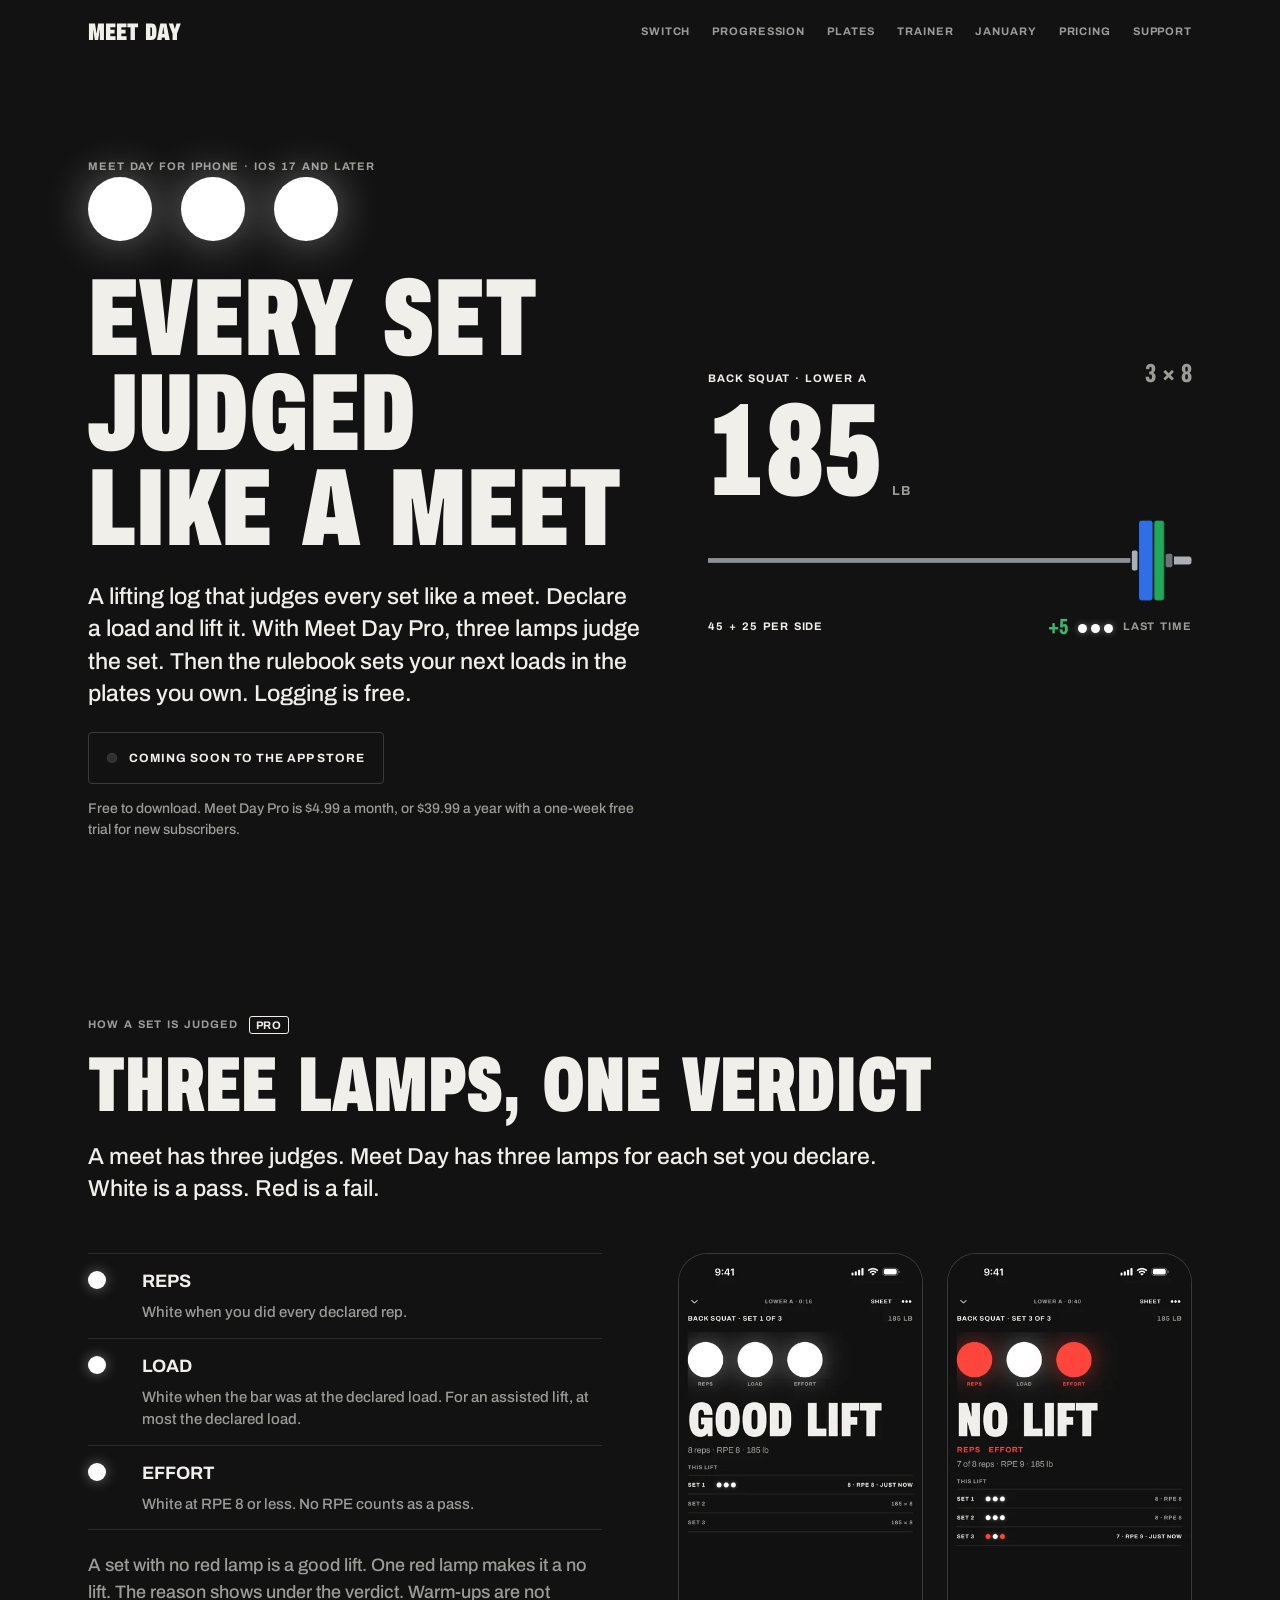
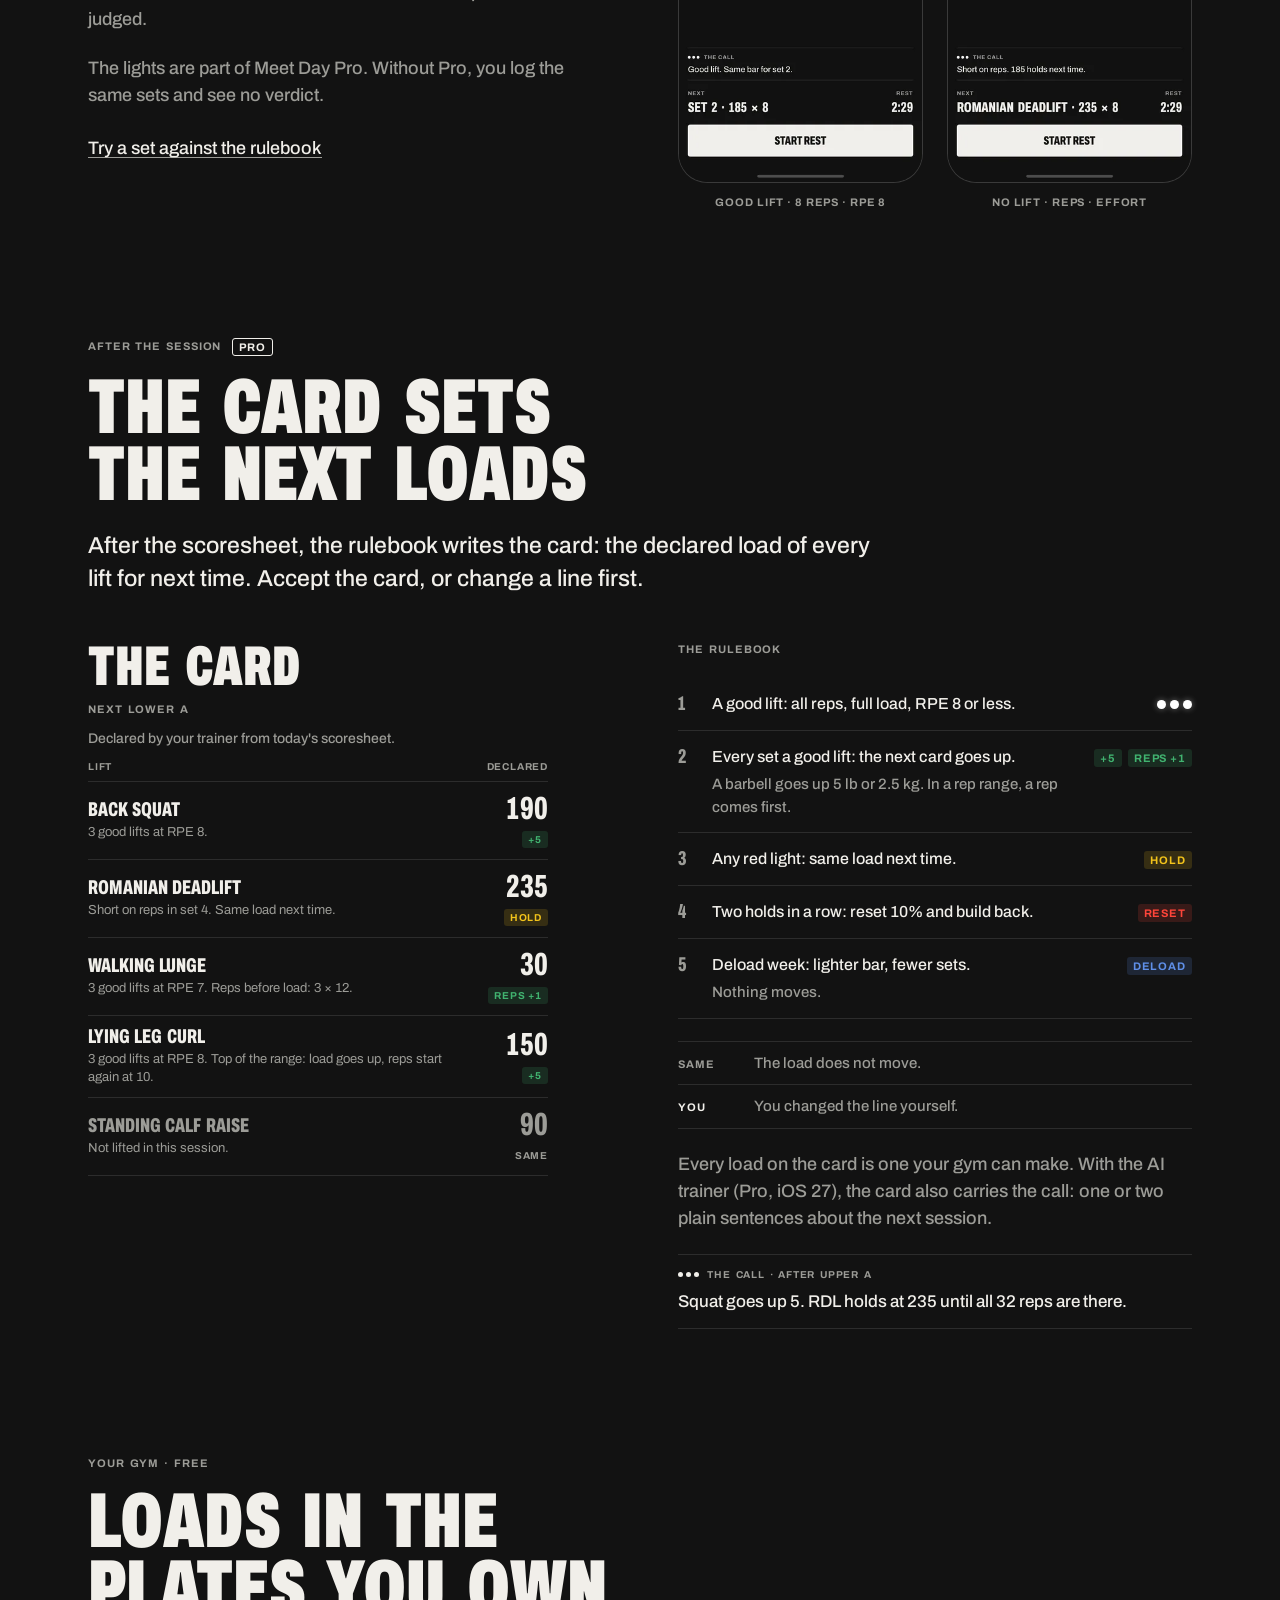
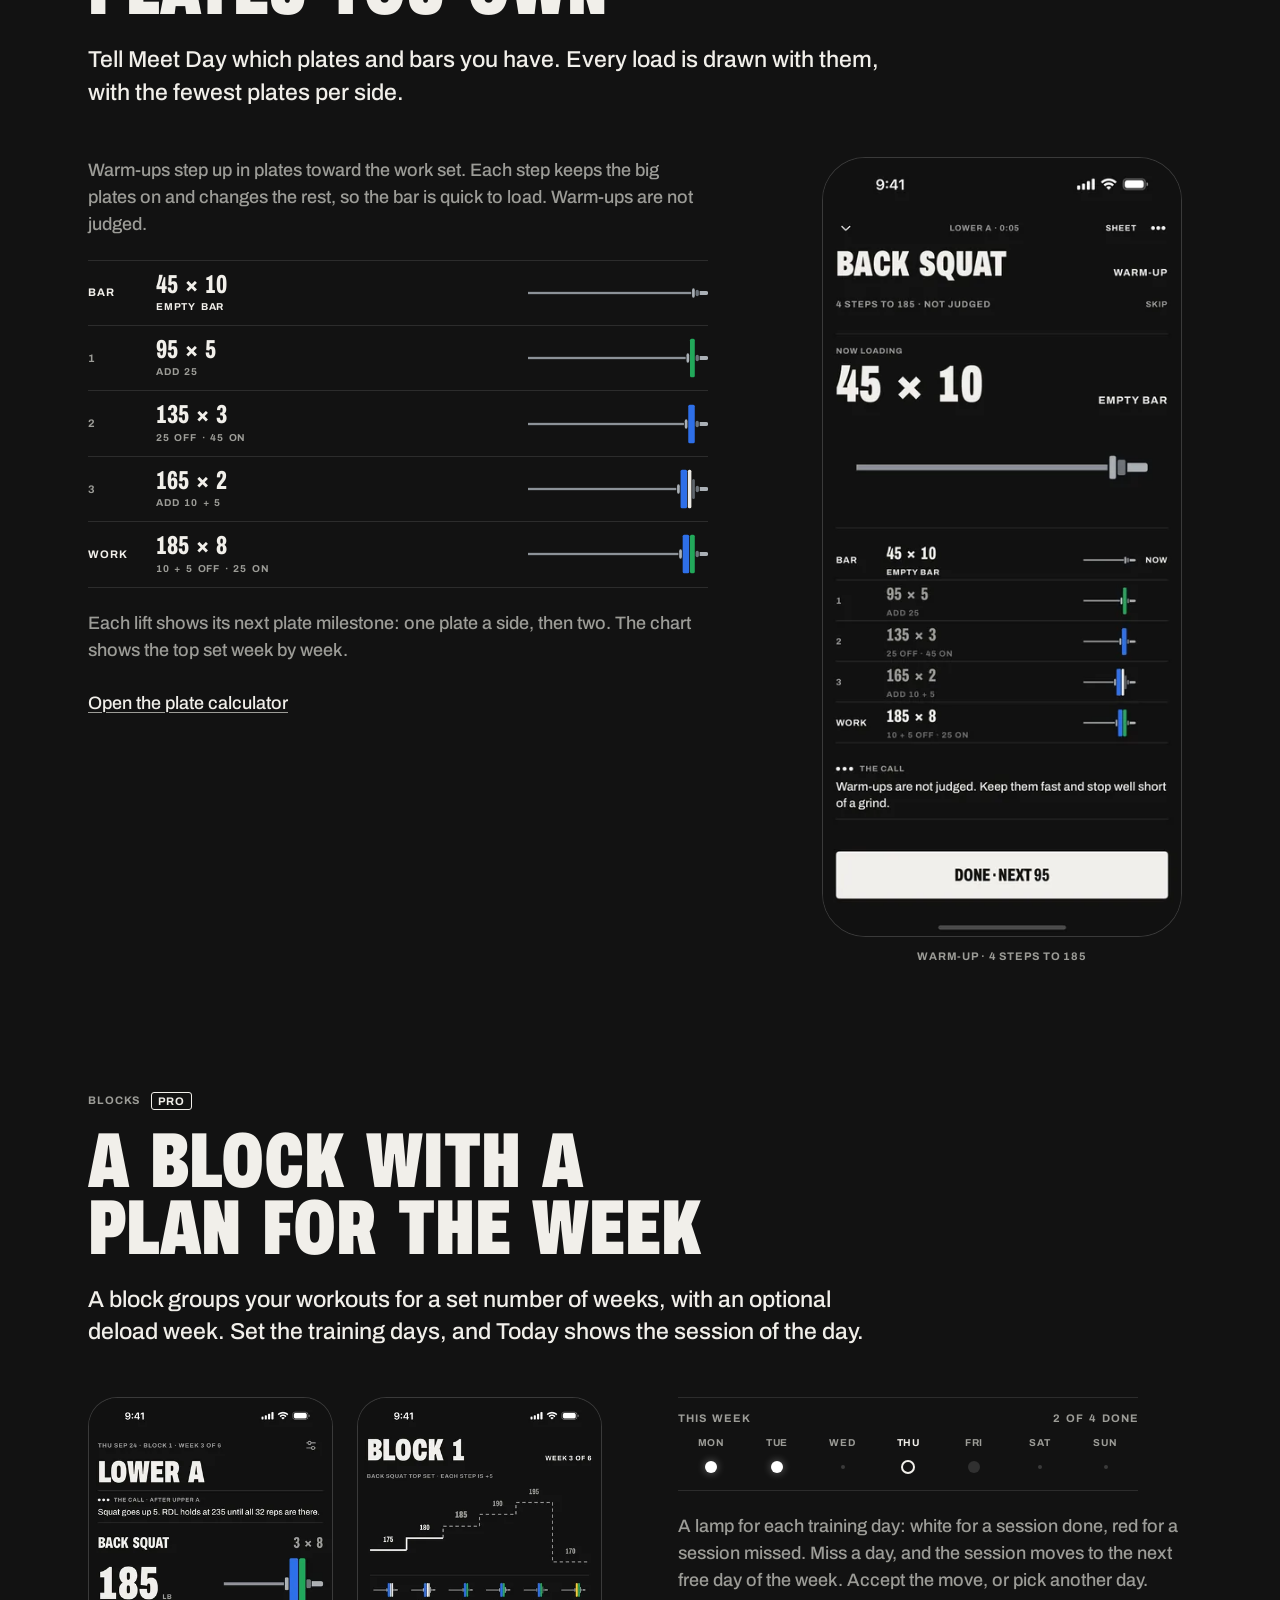
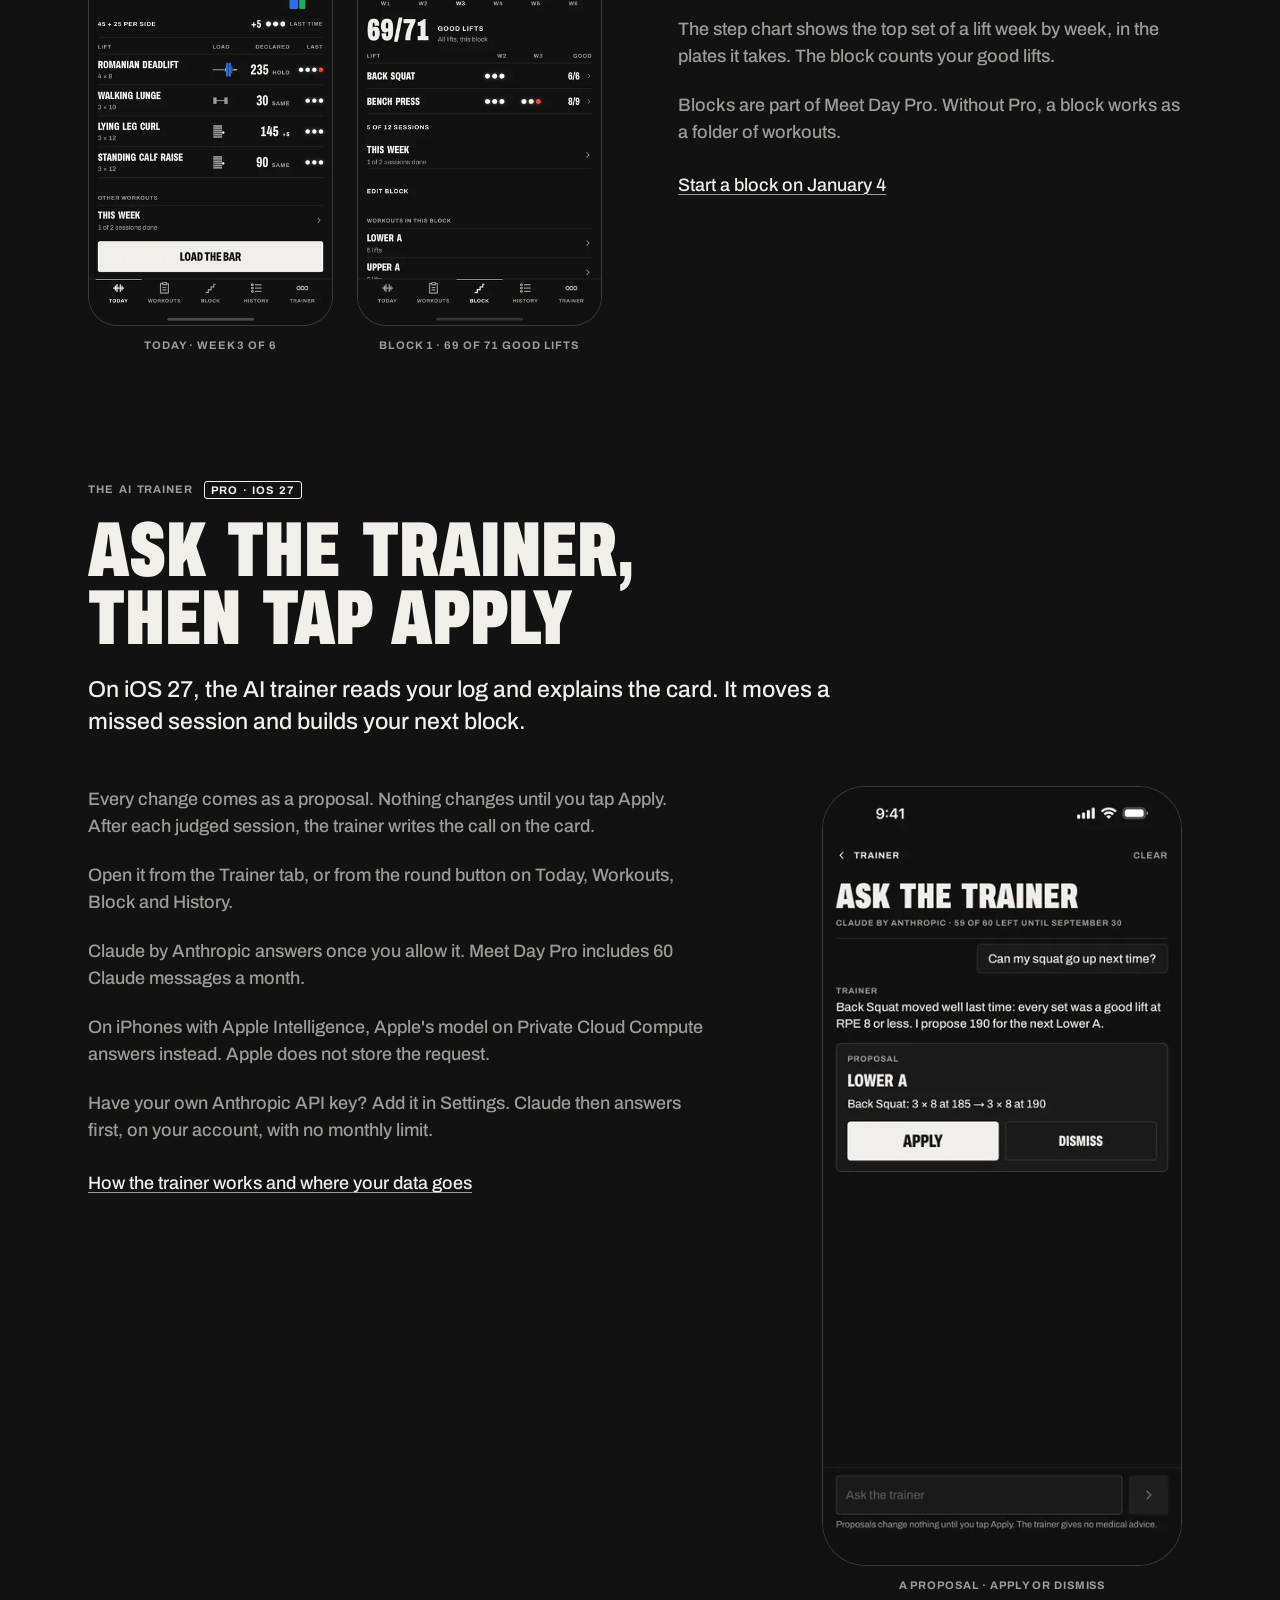
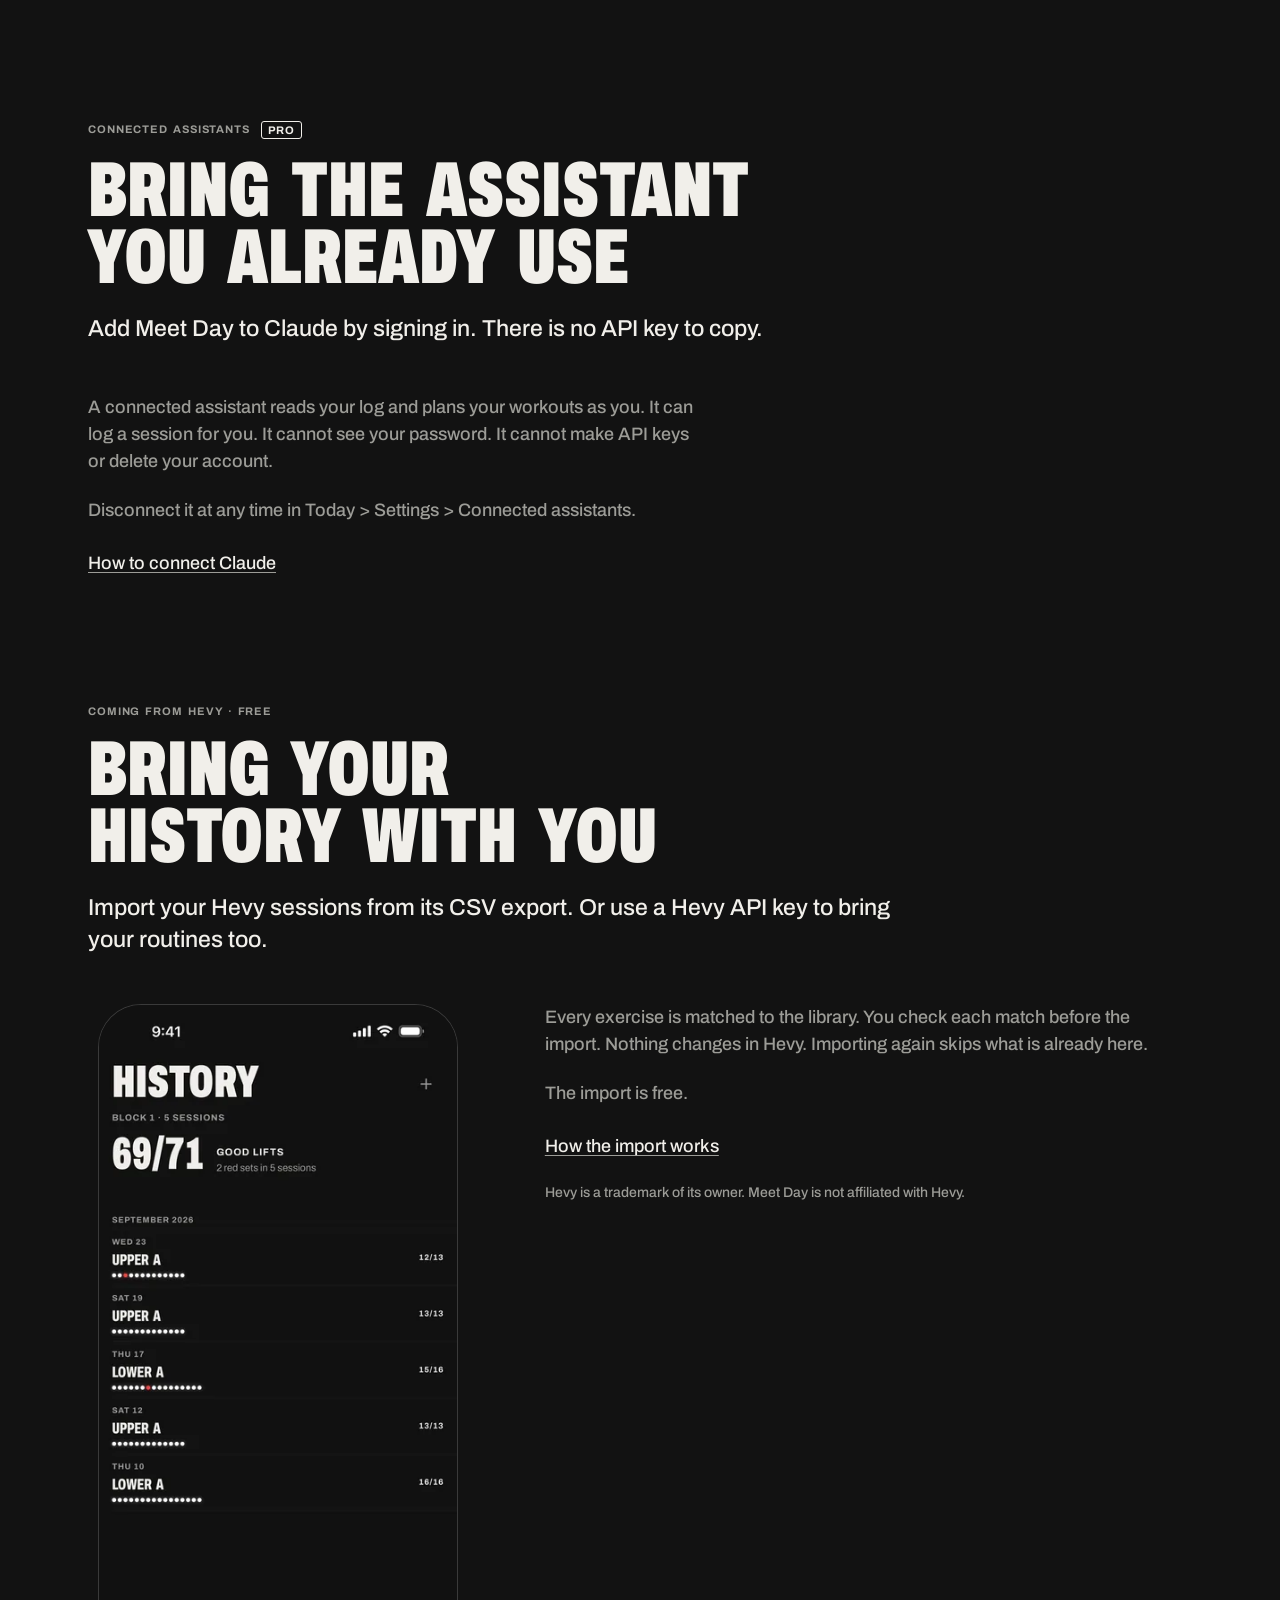
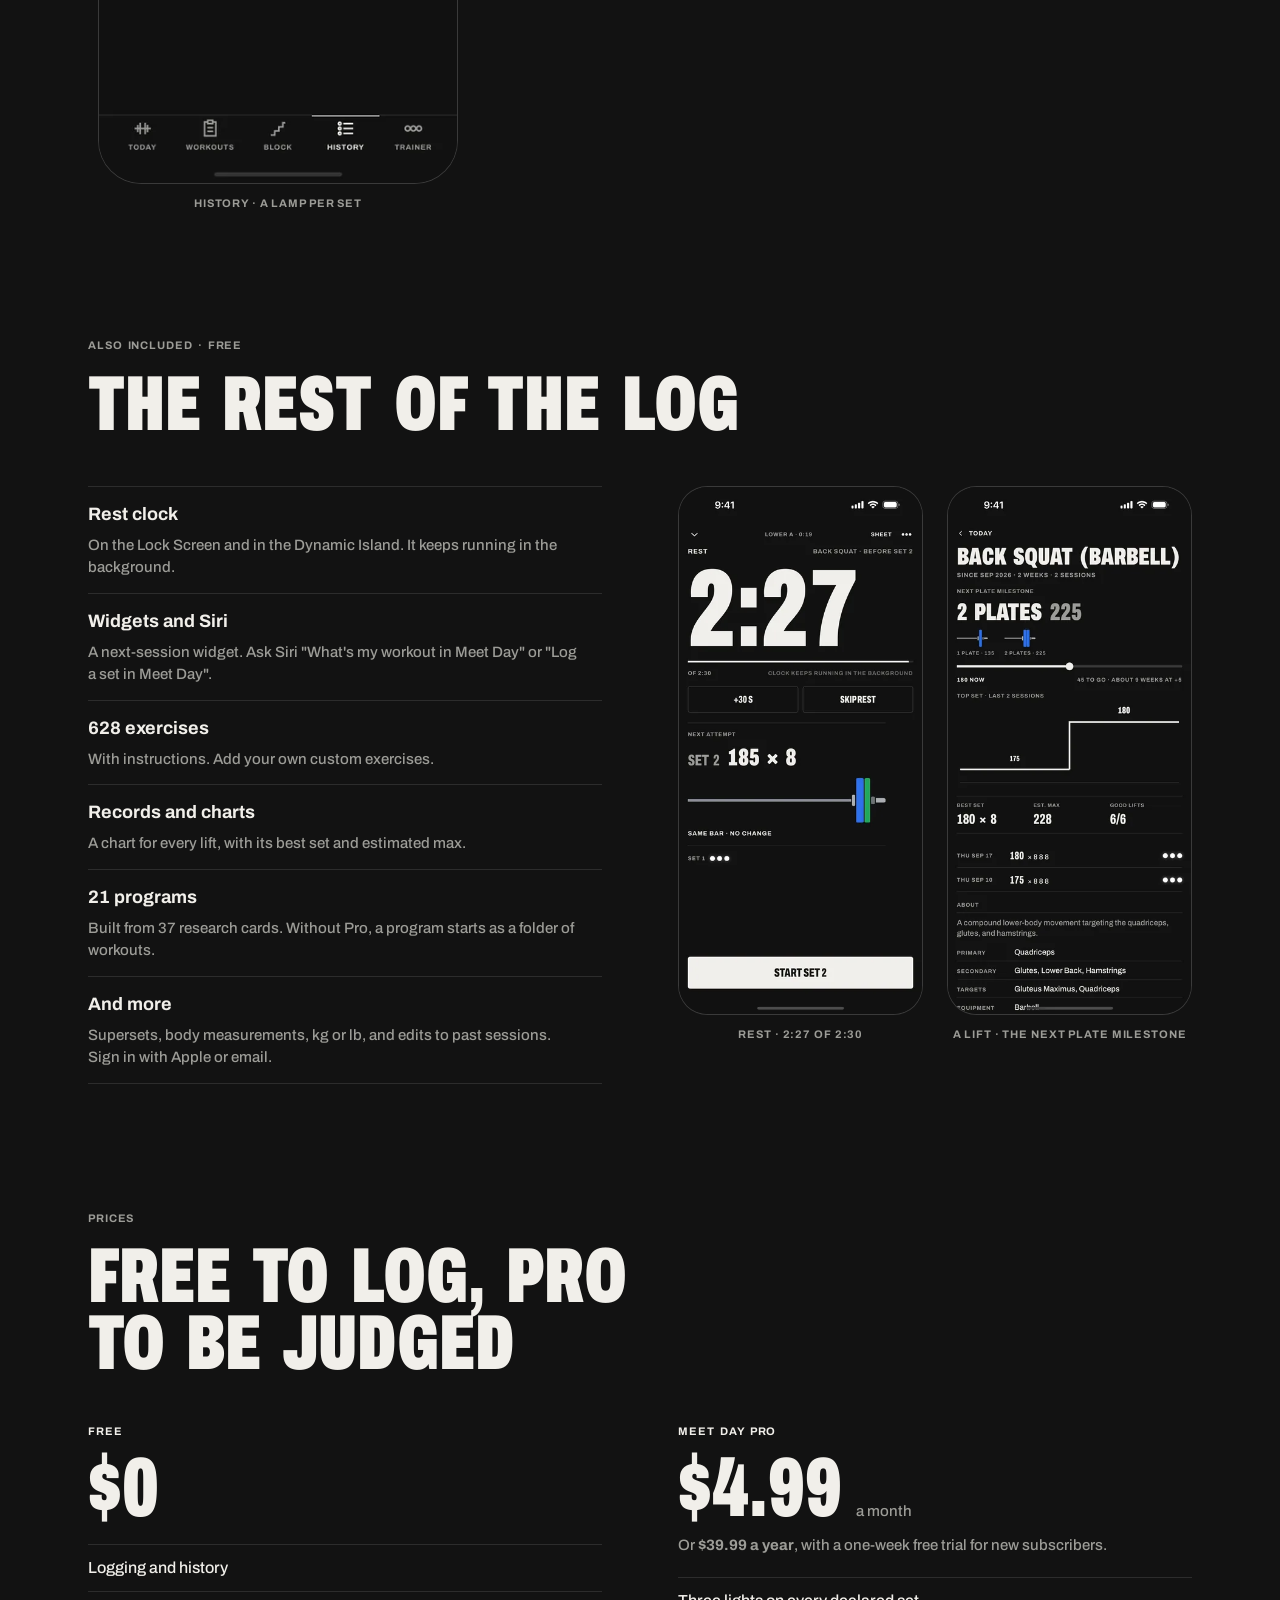
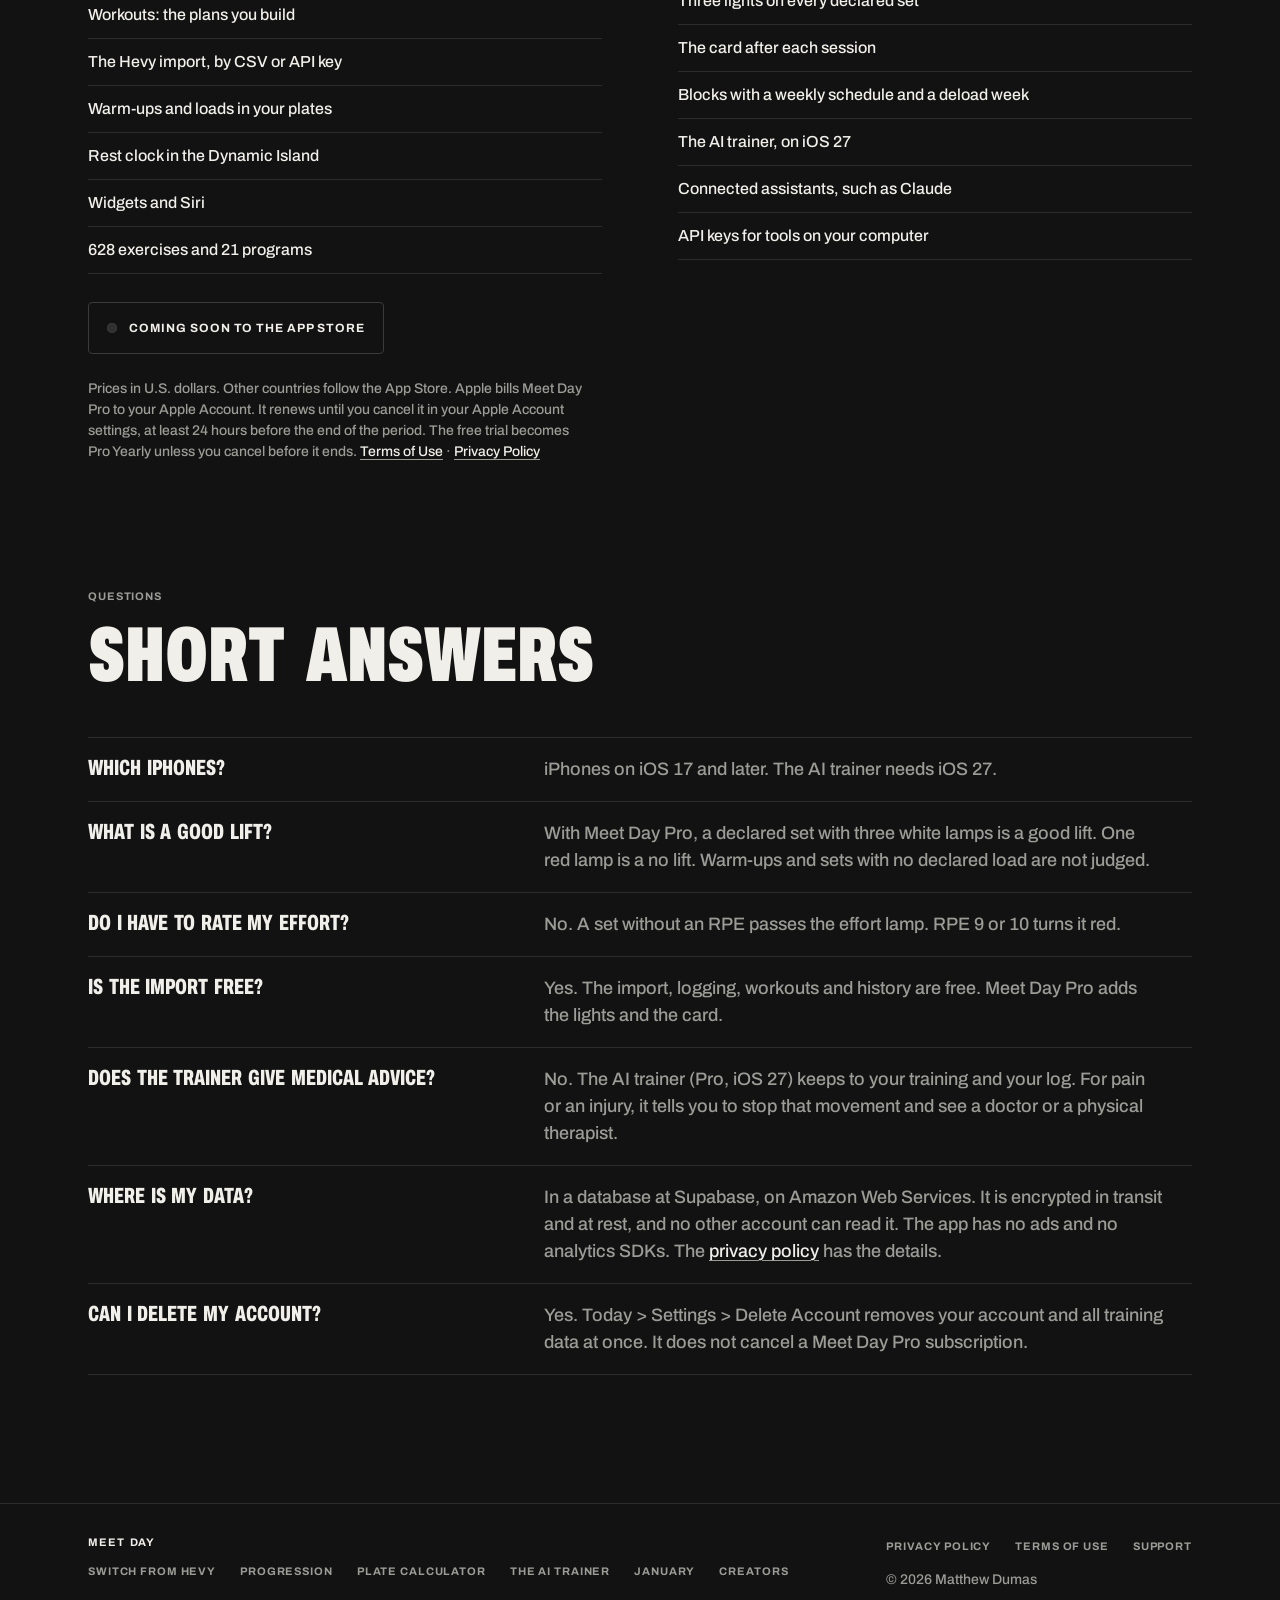
==== commit a966c905: "Trainer: no cap on a proposed load rise Co-Authored-By: Claude Opus 5.5 <noreply@anthropic.com> Clau" ====
--- a/index.html
+++ b/index.html
@@ -213,7 +213,7 @@
       </header>
       <div class="split">
         <div class="copy stack">
-          <p>Every change comes as a proposal. Nothing changes until you tap Apply. A proposed load rises at most 10% over the declared load. After each judged session, the trainer writes the call on the card.</p>
+          <p>Every change comes as a proposal. Nothing changes until you tap Apply. After each judged session, the trainer writes the call on the card.</p>
           <p>Open it from the Trainer tab, or from the round button on Today, Workouts, Block and History.</p>
           <p>Claude by Anthropic answers once you allow it. Meet Day Pro includes 60 Claude messages a month.</p>
           <!-- Private Cloud Compute needs an Apple entitlement that is not granted yet. If 1.0 ships without it, delete the next paragraph, as release/APP_STORE.md section 4 does for the description. -->
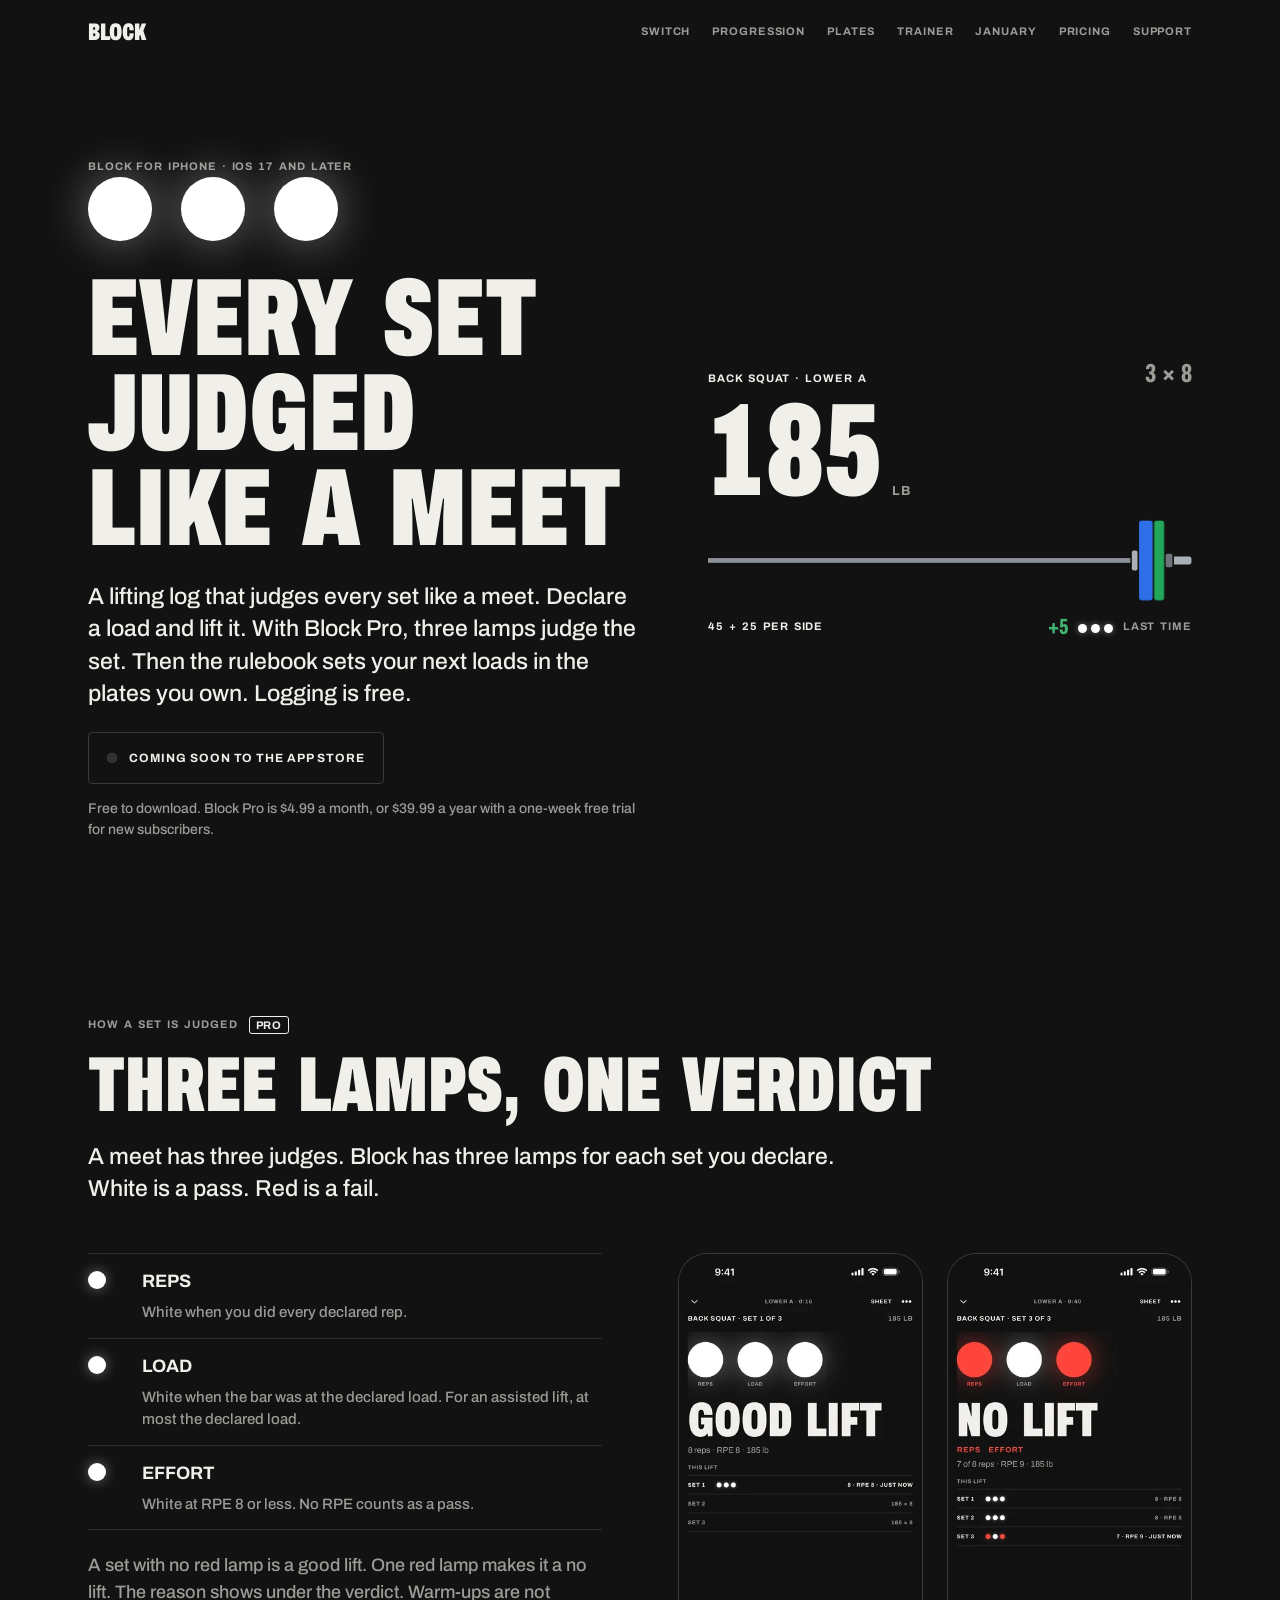
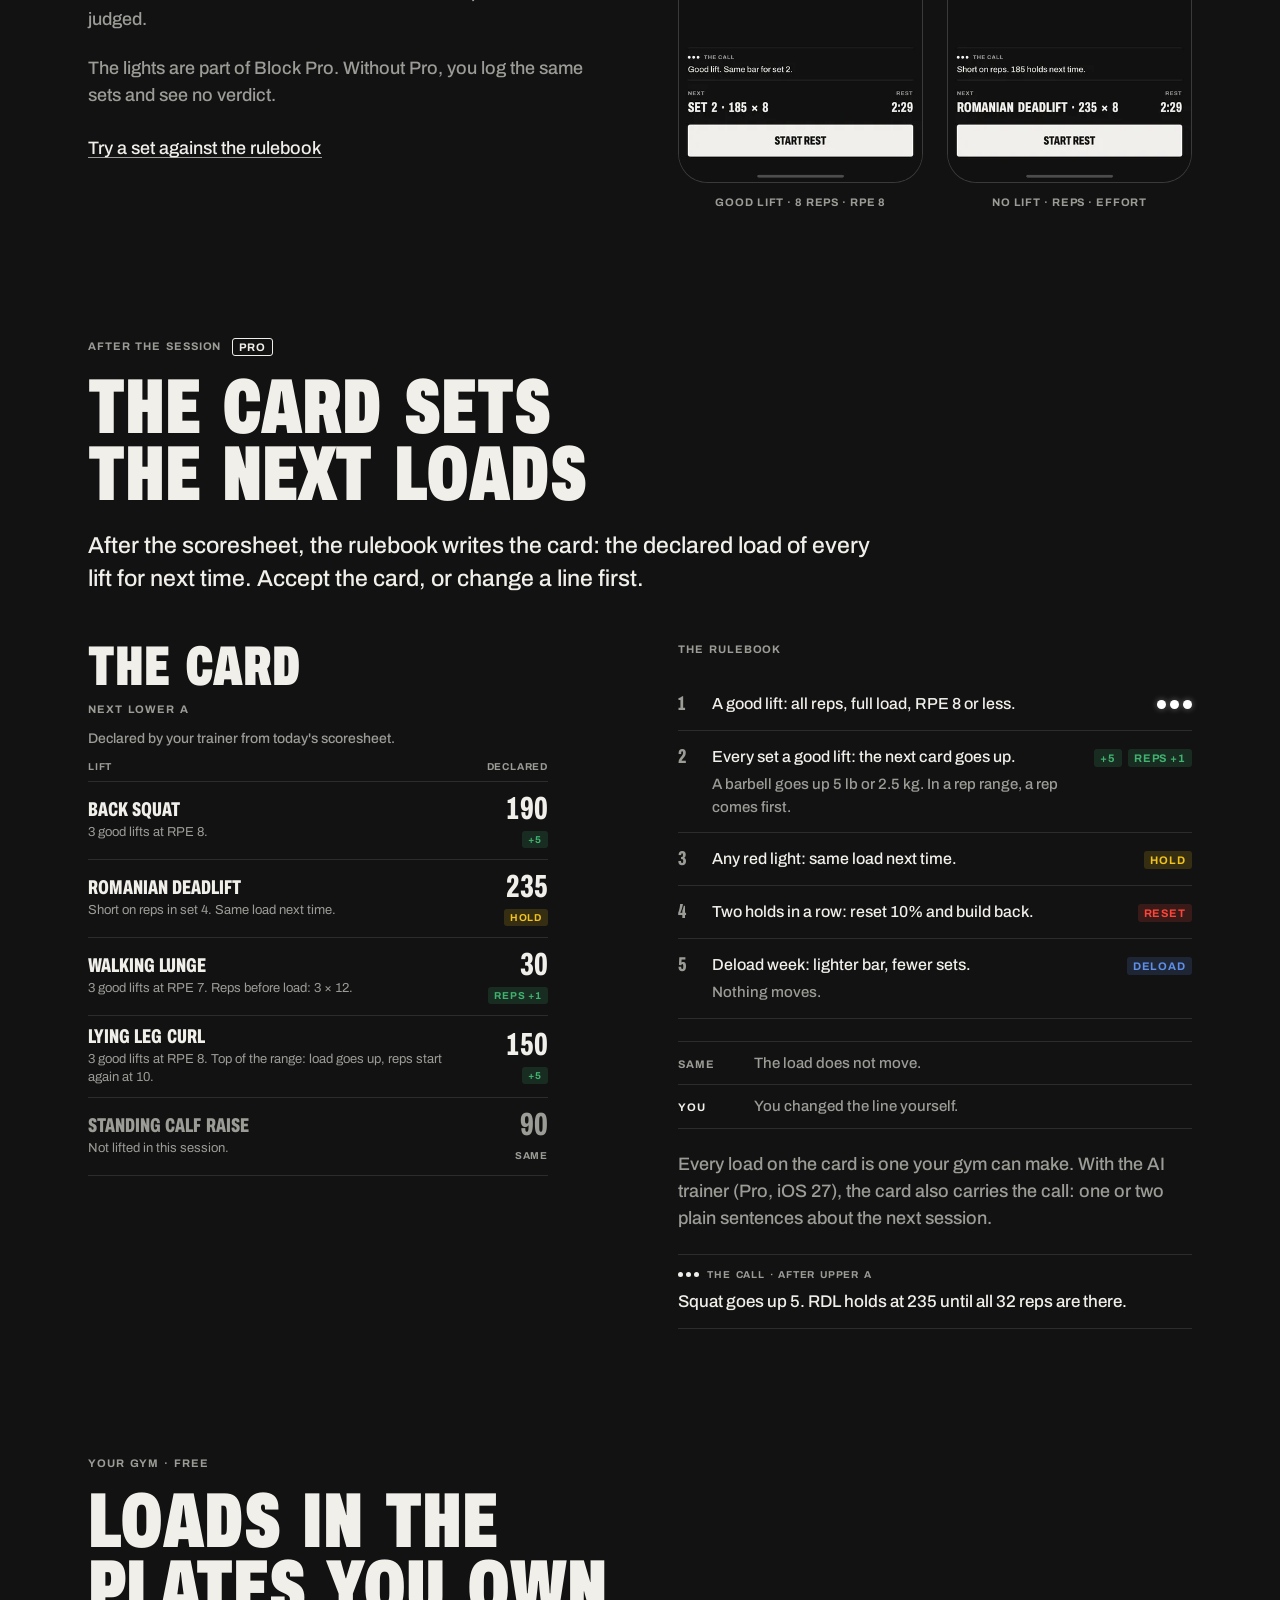
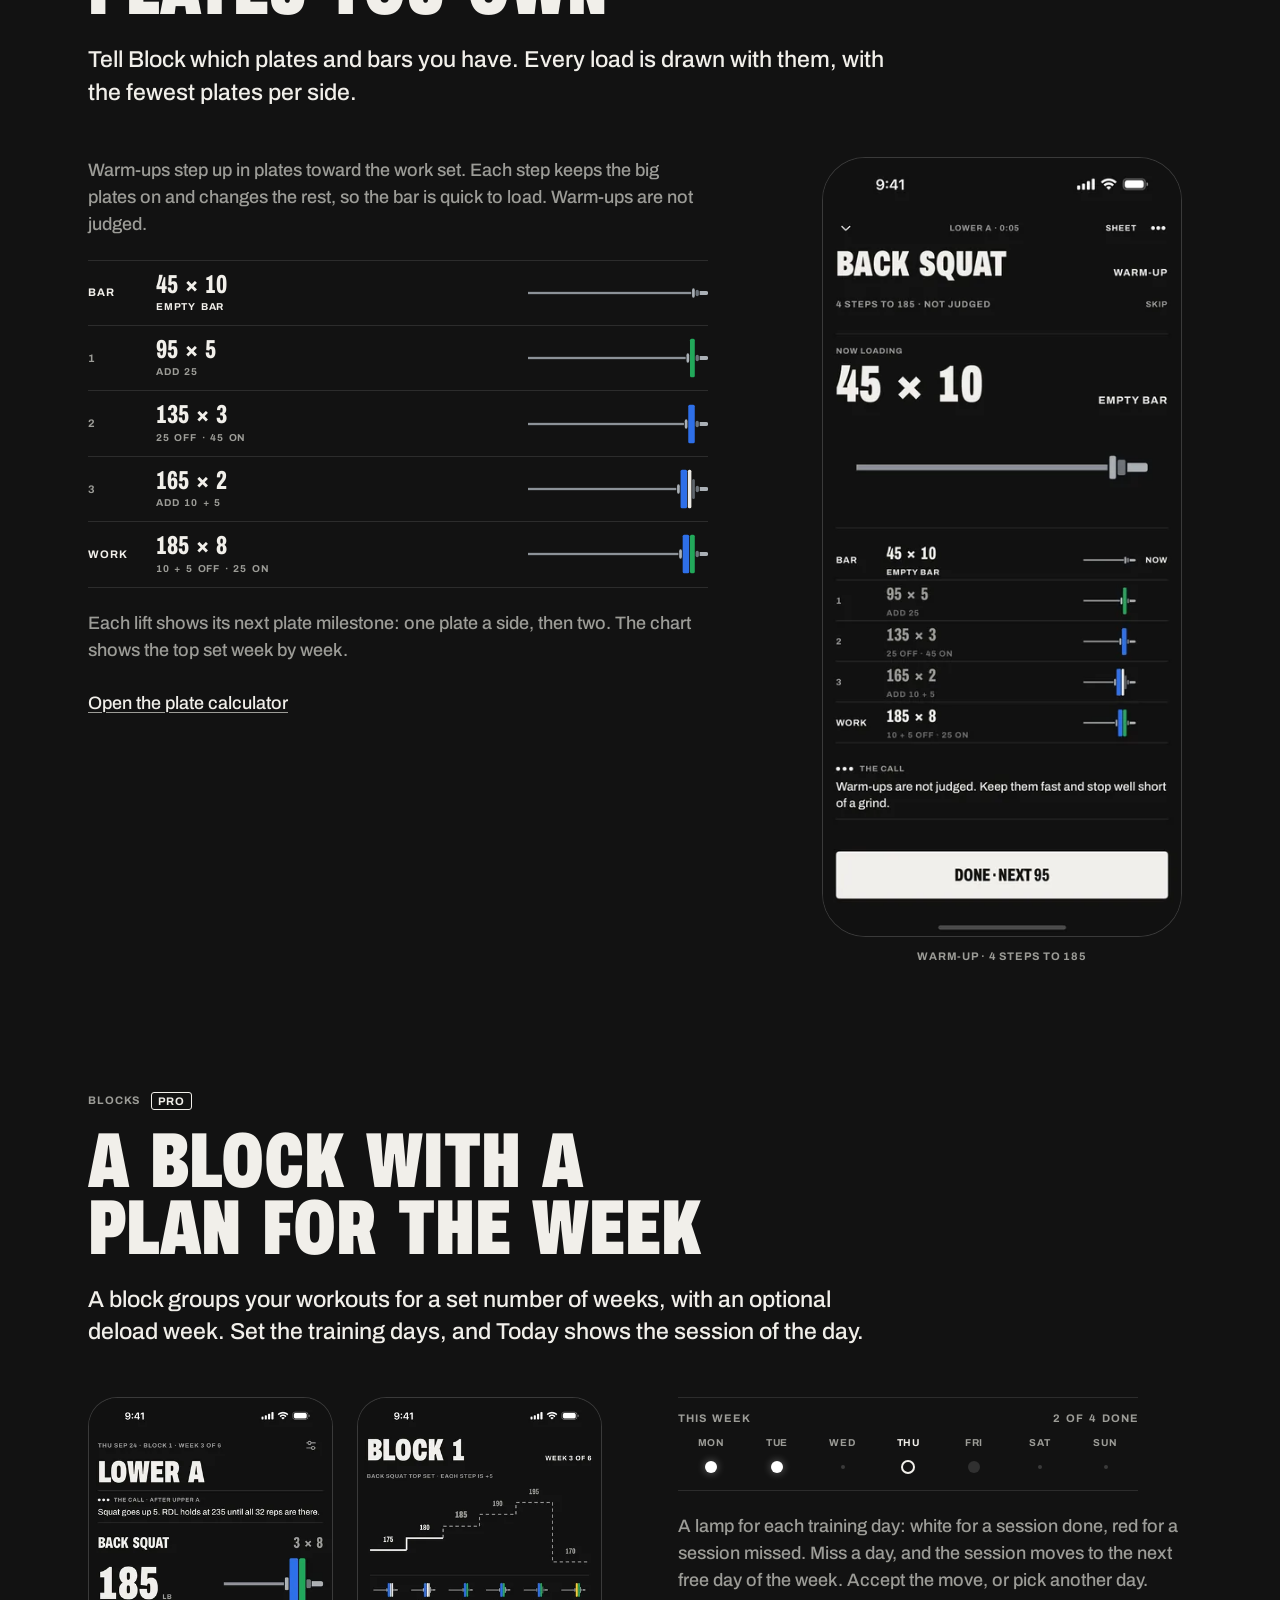
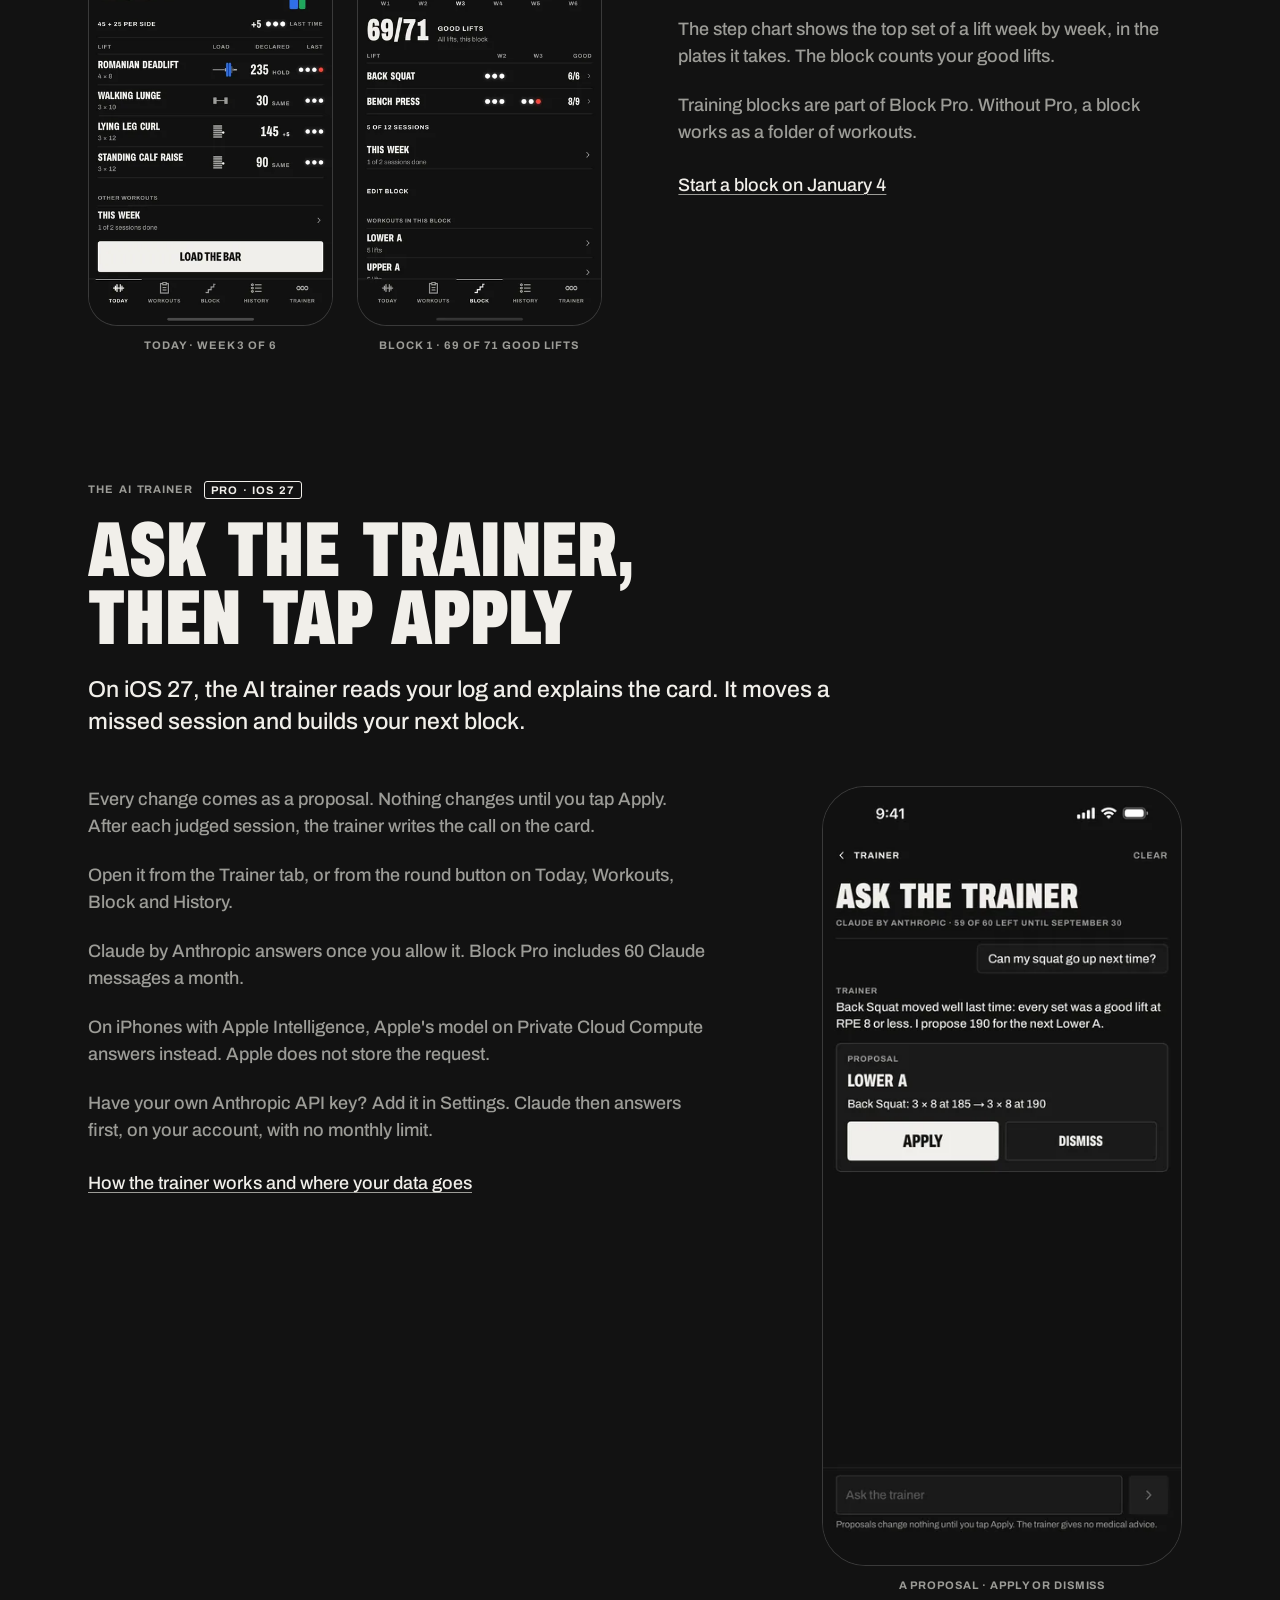
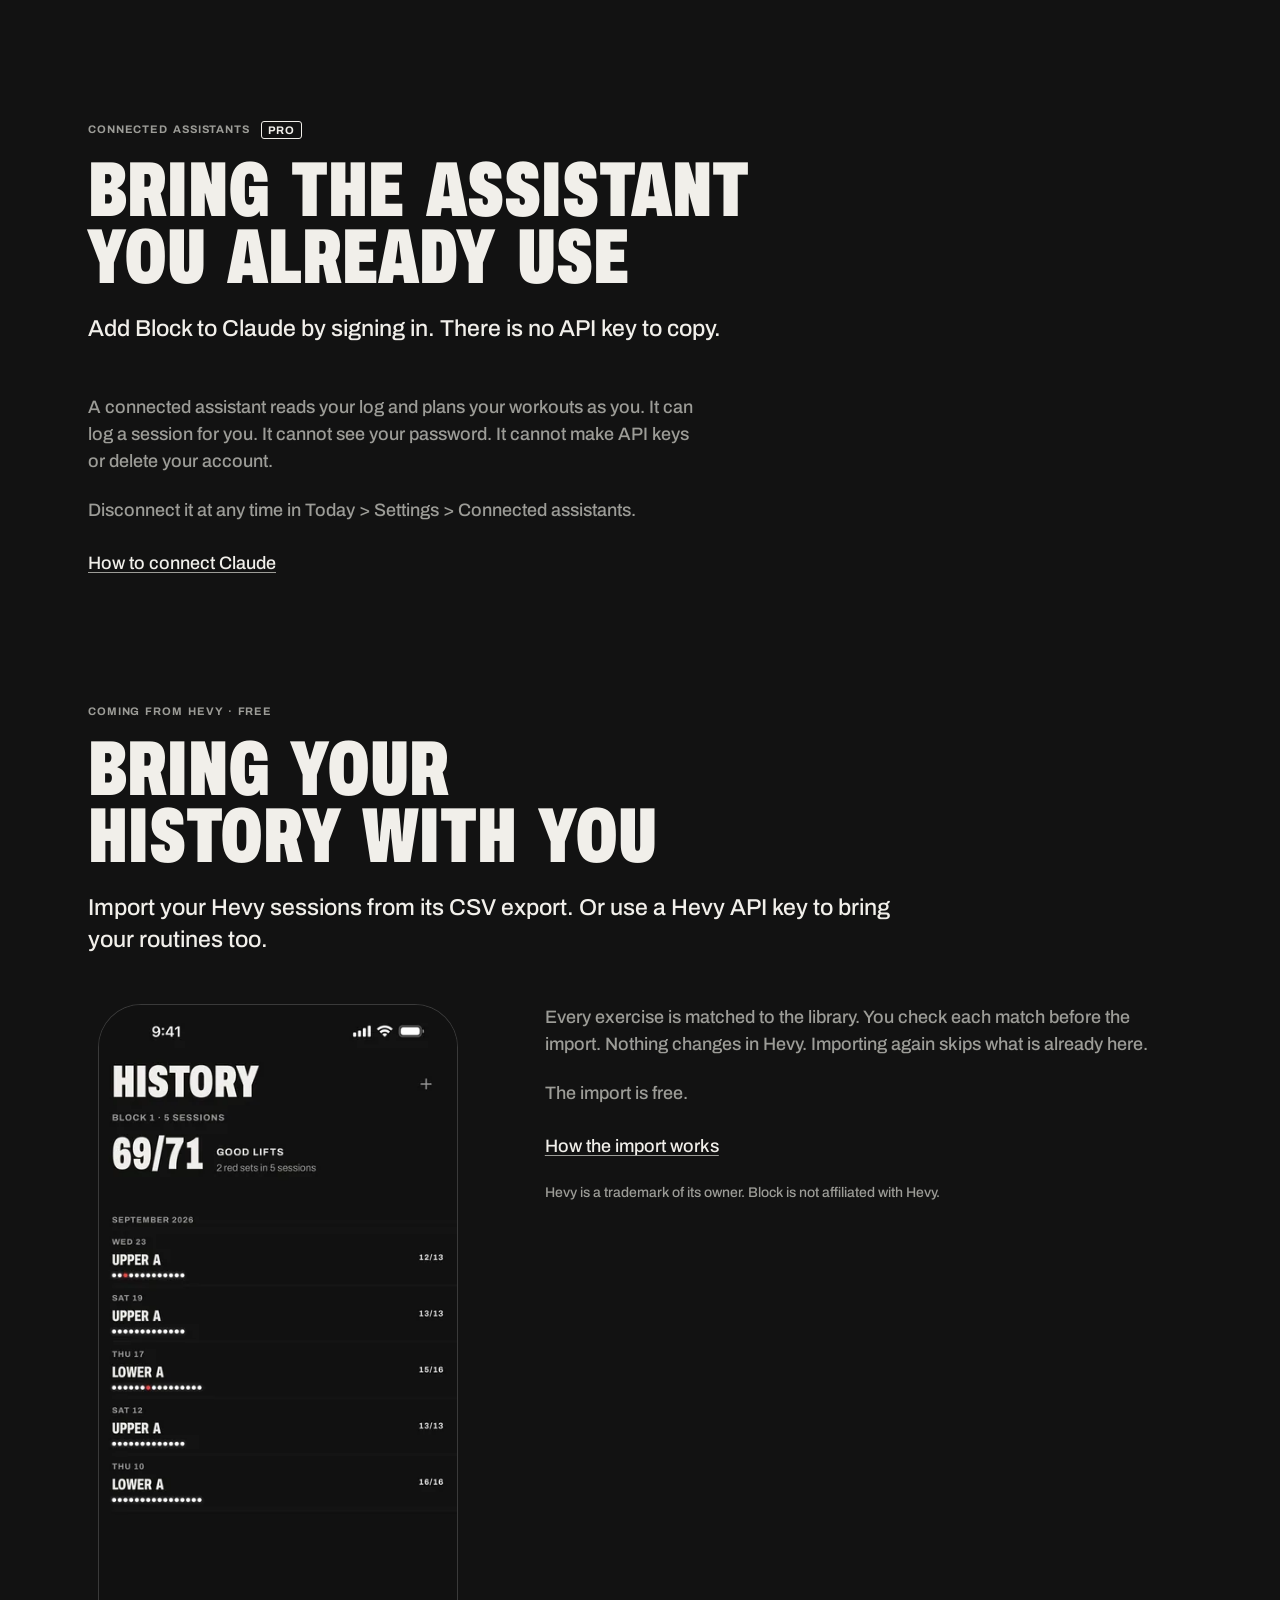
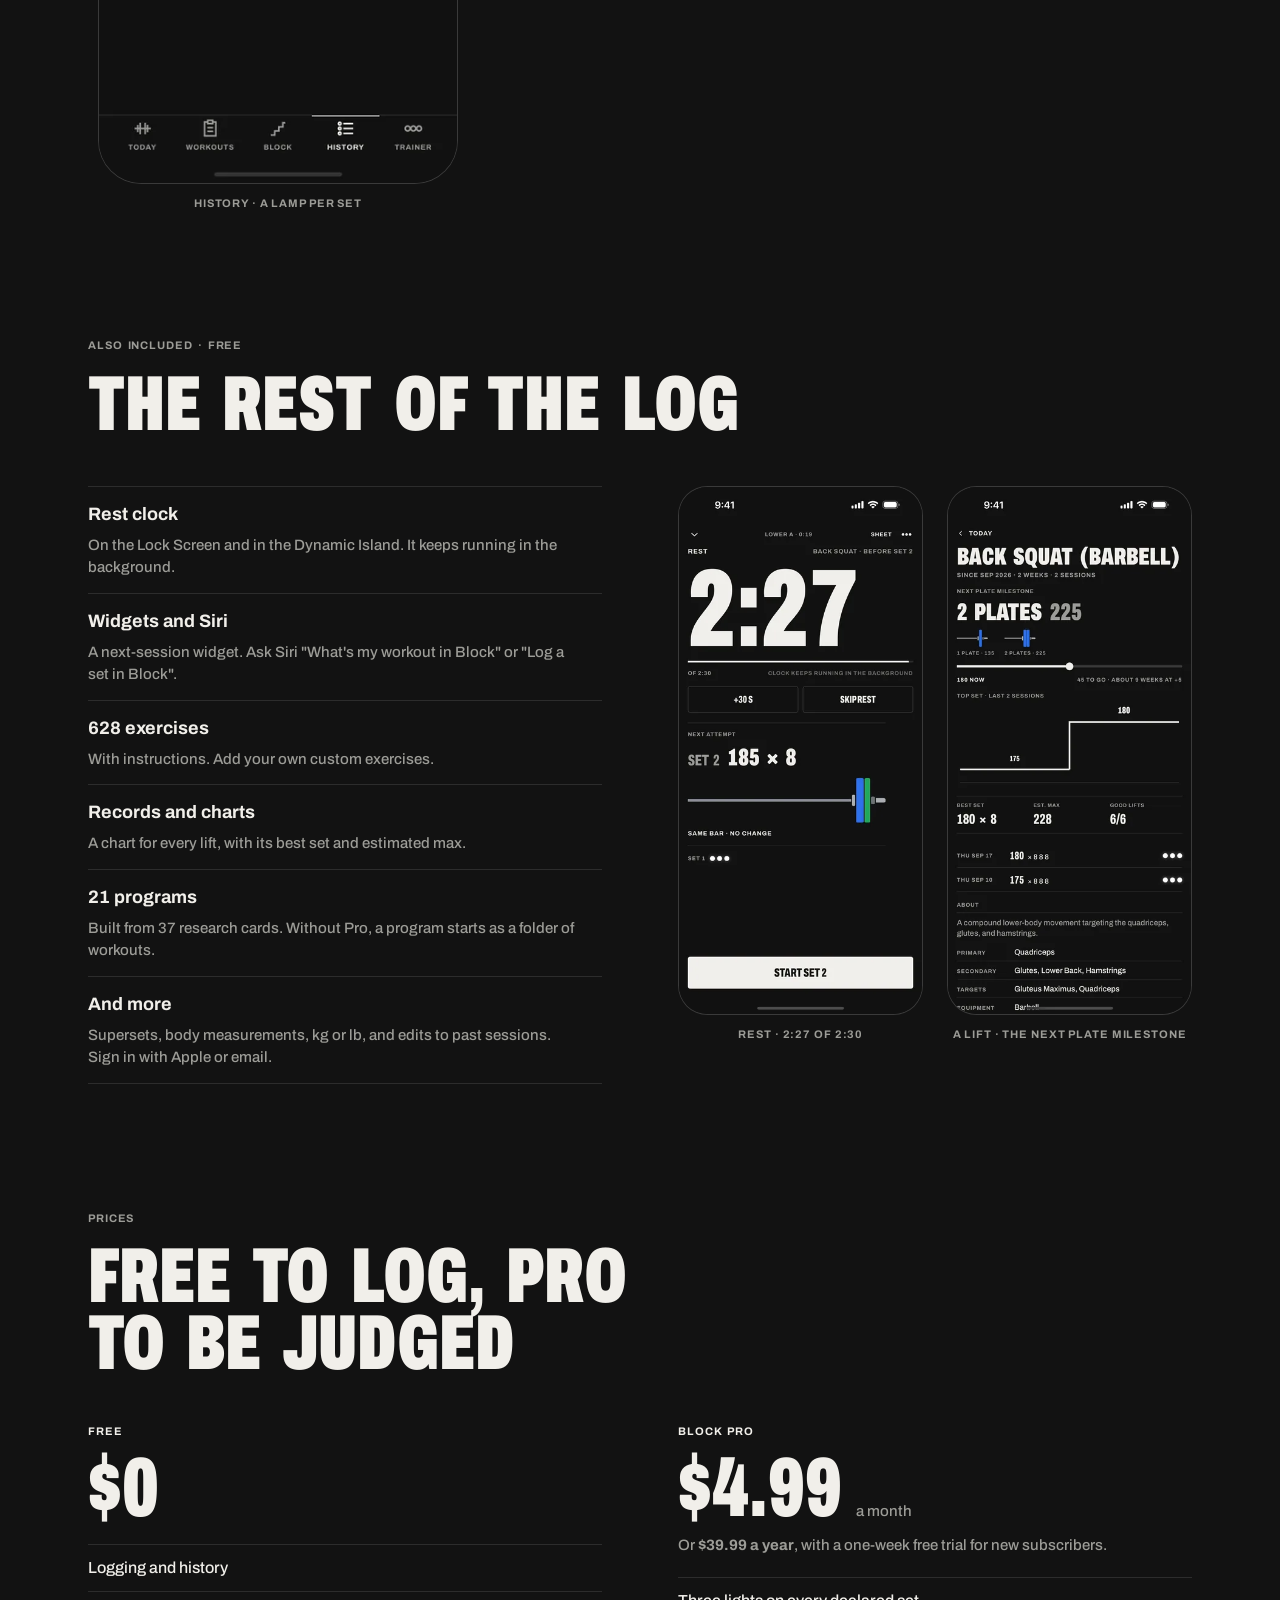
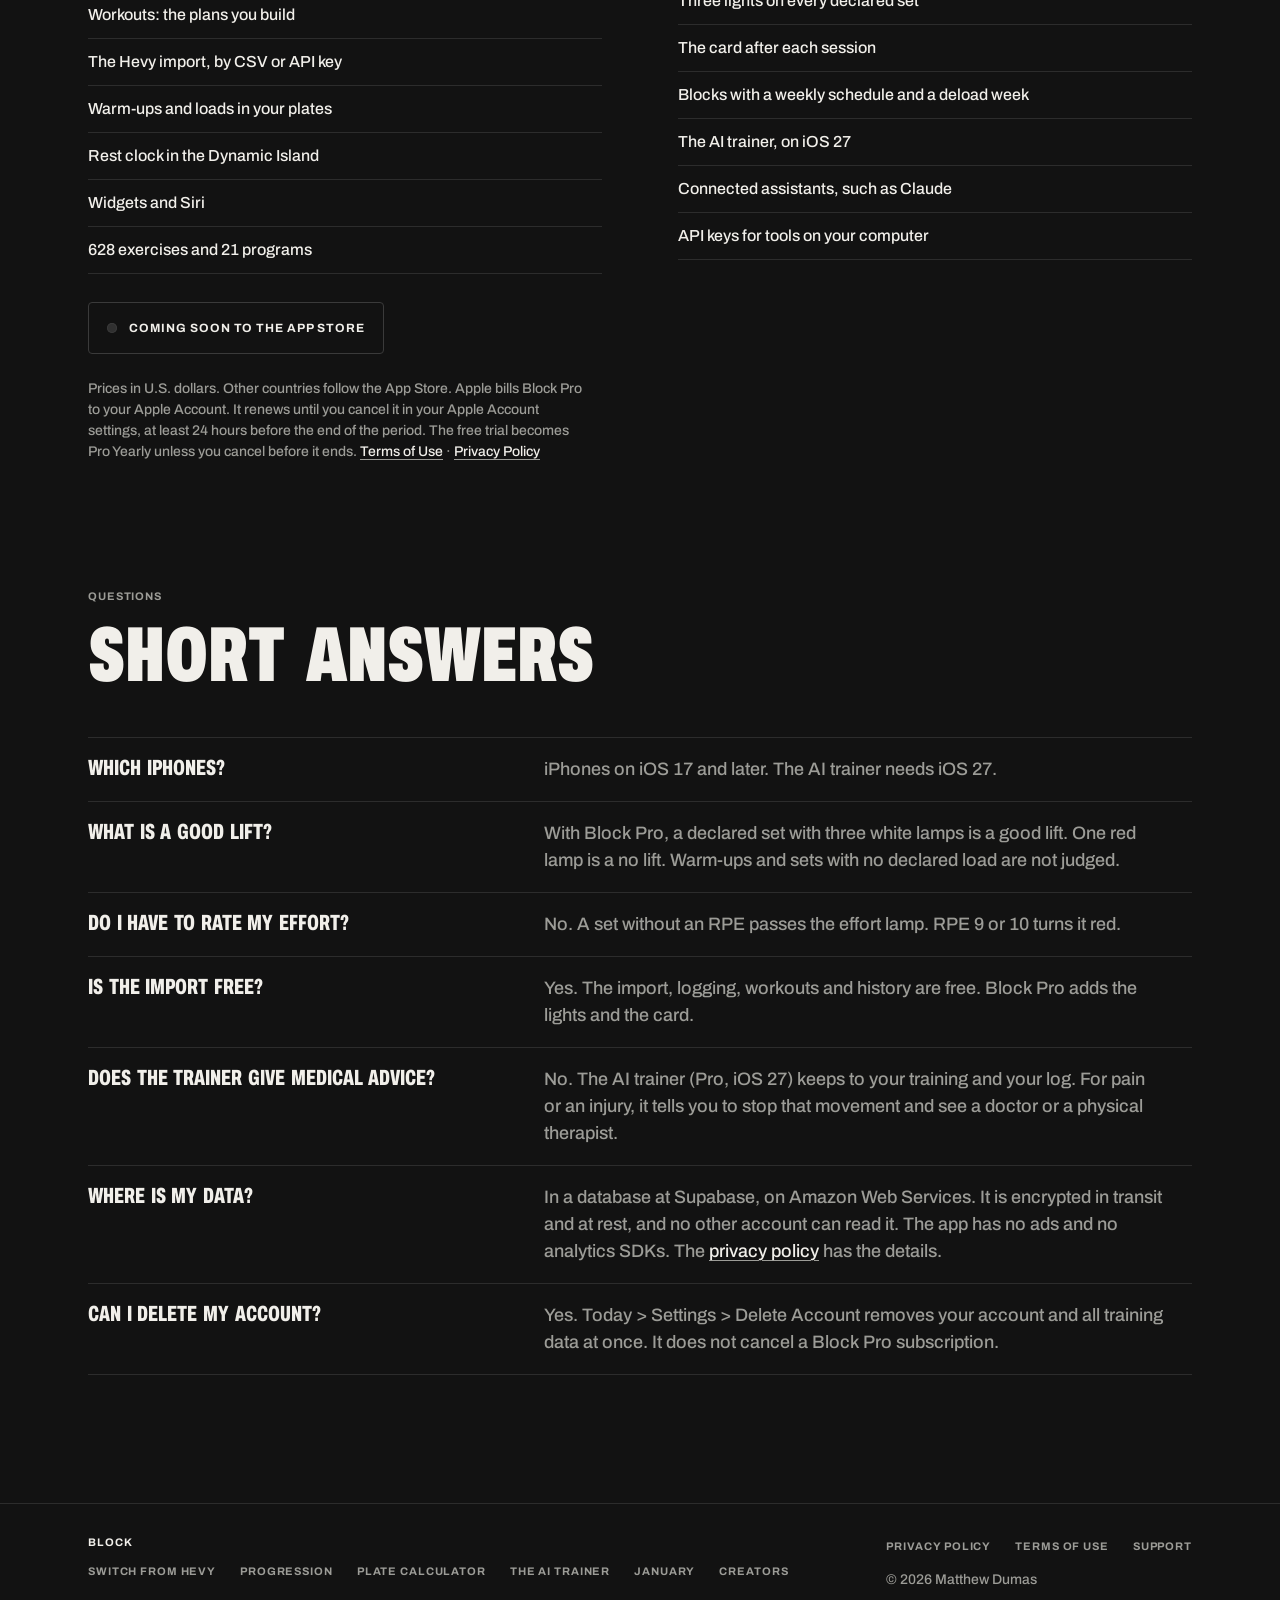
==== commit e9b71a7f: "The app is now Block - Page titles and text name the app Block and Block Pro; "training block" where" ====
--- a/index.html
+++ b/index.html
@@ -3,16 +3,16 @@
 <head>
 <meta charset="utf-8">
 <meta name="viewport" content="width=device-width, initial-scale=1">
-<title>Meet Day: a lifting log that judges every set like a meet</title>
-<meta name="description" content="Meet Day is a lifting log for iPhone. With Meet Day Pro, three lamps judge every declared set, and a written rulebook sets the next loads in the plates you own. Logging is free.">
+<title>Block: a lifting log that judges every set like a meet</title>
+<meta name="description" content="Block is a lifting log for iPhone. With Block Pro, three lamps judge every declared set, and a written rulebook sets the next loads in the plates you own. Logging is free.">
 <meta name="color-scheme" content="dark">
 <meta name="theme-color" content="#121212">
 <link rel="canonical" href="https://meetday.lnkd.world/">
 <link rel="icon" href="/icon.svg" type="image/svg+xml">
 <link rel="apple-touch-icon" href="/apple-touch-icon.png">
 <meta property="og:type" content="website">
-<meta property="og:site_name" content="Meet Day">
-<meta property="og:title" content="Meet Day: every set judged like a meet">
+<meta property="og:site_name" content="Block">
+<meta property="og:title" content="Block: every set judged like a meet">
 <meta property="og:description" content="A lifting log for iPhone. Three lamps judge every declared set, and the rulebook sets the next loads in the plates you own.">
 <meta property="og:url" content="https://meetday.lnkd.world/">
 <meta property="og:image" content="https://meetday.lnkd.world/assets/og/home.png">
@@ -20,7 +20,7 @@
 <meta property="og:image:height" content="630">
 <meta property="og:image:alt" content="Three white lamps over the words Every set judged like a meet, and a barbell loaded with a blue 45 and a green 25 per side.">
 <meta name="twitter:card" content="summary_large_image">
-<meta name="twitter:title" content="Meet Day: every set judged like a meet">
+<meta name="twitter:title" content="Block: every set judged like a meet">
 <meta name="twitter:description" content="A lifting log for iPhone. Three lamps judge every declared set, and the rulebook sets the next loads in the plates you own.">
 <meta name="twitter:image:alt" content="Three white lamps over the words Every set judged like a meet, and a barbell loaded with a blue 45 and a green 25 per side.">
 <meta name="twitter:image" content="https://meetday.lnkd.world/assets/og/home.png">
@@ -34,7 +34,7 @@
 <a class="skip" href="#main">Skip to content</a>
 <header class="nav">
   <div class="wrap">
-    <a class="mark" href="/" aria-current="page">Meet Day</a>
+    <a class="mark" href="/" aria-current="page">Block</a>
     <nav class="links" aria-label="Pages">
       <a href="/switch/">Switch</a>
       <a href="/progression/">Progression</a>
@@ -51,12 +51,12 @@
   <section class="hero" aria-labelledby="pitch">
     <div class="wrap">
       <div class="intro">
-        <p class="label">Meet Day for iPhone · iOS 17 and later</p>
+        <p class="label">Block for iPhone · iOS 17 and later</p>
         <div class="lamps xl lit" role="img" aria-label="Three white lights: a good lift"><span class="lamp"></span><span class="lamp"></span><span class="lamp"></span></div>
         <h1 id="pitch">Every set judged like a meet</h1>
-        <p class="lead">A lifting log that judges every set like a meet. Declare a load and lift it. With Meet Day Pro, three lamps judge the set. Then the rulebook sets your next loads in the plates you own. Logging is free.</p>
+        <p class="lead">A lifting log that judges every set like a meet. Declare a load and lift it. With Block Pro, three lamps judge the set. Then the rulebook sets your next loads in the plates you own. Logging is free.</p>
         <div class="cta" data-store="site-home"><span class="soon">Coming soon to the App Store</span></div>
-        <p class="price-note">Free to download. Meet Day Pro is $4.99 a month, or $39.99 a year with a one-week free trial for new subscribers.</p>
+        <p class="price-note">Free to download. Block Pro is $4.99 a month, or $39.99 a year with a one-week free trial for new subscribers.</p>
       </div>
       <div class="board" role="group" aria-label="Today: Back Squat, 3 sets of 8 at 185 lb, loaded with 45 and 25 per side. Last time: three white lights, up 5.">
         <div class="top"><span class="label chalk">Back Squat · Lower A</span><span class="heavy" style="color:var(--steel)">3 × 8</span></div>
@@ -75,7 +75,7 @@
       <header class="sec-head">
         <p class="label">How a set is judged <span class="tag">Pro</span></p>
         <h2 id="h-judged">Three lamps, one verdict</h2>
-        <p class="lead">A meet has three judges. Meet Day has three lamps for each set you declare. White is a pass. Red is a fail.</p>
+        <p class="lead">A meet has three judges. Block has three lamps for each set you declare. White is a pass. Red is a fail.</p>
       </header>
       <div class="split pairs">
         <div class="copy stack">
@@ -85,7 +85,7 @@
             <li><span class="lamps m" aria-hidden="true"><span class="lamp"></span></span><span class="r-title">EFFORT</span><span class="r-text">White at RPE 8 or less. No RPE counts as a pass.</span></li>
           </ul>
           <p>A set with no red lamp is a good lift. One red lamp makes it a no lift. The reason shows under the verdict. Warm-ups are not judged.</p>
-          <p>The lights are part of Meet Day Pro. Without Pro, you log the same sets and see no verdict.</p>
+          <p>The lights are part of Block Pro. Without Pro, you log the same sets and see no verdict.</p>
           <p class="more"><a href="/progression/">Try a set against the rulebook</a></p>
         </div>
         <div class="shots">
@@ -150,7 +150,7 @@
       <header class="sec-head">
         <p class="label">Your gym · free</p>
         <h2 id="h-plates">Loads in the plates you own</h2>
-        <p class="lead">Tell Meet Day which plates and bars you have. Every load is drawn with them, with the fewest plates per side.</p>
+        <p class="lead">Tell Block which plates and bars you have. Every load is drawn with them, with the fewest plates per side.</p>
       </header>
       <div class="split">
         <div class="copy stack">
@@ -197,7 +197,7 @@
           </div>
           <p>A lamp for each training day: white for a session done, red for a session missed. Miss a day, and the session moves to the next free day of the week. Accept the move, or pick another day.</p>
           <p>The step chart shows the top set of a lift week by week, in the plates it takes. The block counts your good lifts.</p>
-          <p>Blocks are part of Meet Day Pro. Without Pro, a block works as a folder of workouts.</p>
+          <p>Training blocks are part of Block Pro. Without Pro, a block works as a folder of workouts.</p>
           <p class="more"><a href="/january/">Start a block on January 4</a></p>
         </div>
       </div>
@@ -215,7 +215,7 @@
         <div class="copy stack">
           <p>Every change comes as a proposal. Nothing changes until you tap Apply. After each judged session, the trainer writes the call on the card.</p>
           <p>Open it from the Trainer tab, or from the round button on Today, Workouts, Block and History.</p>
-          <p>Claude by Anthropic answers once you allow it. Meet Day Pro includes 60 Claude messages a month.</p>
+          <p>Claude by Anthropic answers once you allow it. Block Pro includes 60 Claude messages a month.</p>
           <!-- Private Cloud Compute needs an Apple entitlement that is not granted yet. If 1.0 ships without it, delete the next paragraph, as release/APP_STORE.md section 4 does for the description. -->
           <p class="pcc">On iPhones with Apple Intelligence, Apple's model on Private Cloud Compute answers instead. Apple does not store the request.</p>
           <p>Have your own Anthropic API key? Add it in Settings. Claude then answers first, on your account, with no monthly limit.</p>
@@ -231,7 +231,7 @@
       <header class="sec-head">
         <p class="label">Connected assistants <span class="tag">Pro</span></p>
         <h2 id="h-assistants">Bring the assistant you already use</h2>
-        <p class="lead">Add Meet Day to Claude by signing in. There is no API key to copy.</p>
+        <p class="lead">Add Block to Claude by signing in. There is no API key to copy.</p>
       </header>
       <div class="copy stack">
         <p>A connected assistant reads your log and plans your workouts as you. It can log a session for you. It cannot see your password. It cannot make API keys or delete your account.</p>
@@ -254,7 +254,7 @@
           <p>Every exercise is matched to the library. You check each match before the import. Nothing changes in Hevy. Importing again skips what is already here.</p>
           <p>The import is free.</p>
           <p class="more"><a href="/switch/">How the import works</a></p>
-          <p class="fine">Hevy is a trademark of its owner. Meet Day is not affiliated with Hevy.</p>
+          <p class="fine">Hevy is a trademark of its owner. Block is not affiliated with Hevy.</p>
         </div>
       </div>
     </div>
@@ -269,7 +269,7 @@
       <div class="split pairs">
         <ul class="rows copy">
           <li><span class="r-title">Rest clock</span><span class="r-text">On the Lock Screen and in the Dynamic Island. It keeps running in the background.</span></li>
-          <li><span class="r-title">Widgets and Siri</span><span class="r-text">A next-session widget. Ask Siri "What's my workout in Meet Day" or "Log a set in Meet Day".</span></li>
+          <li><span class="r-title">Widgets and Siri</span><span class="r-text">A next-session widget. Ask Siri "What's my workout in Block" or "Log a set in Block".</span></li>
           <li><span class="r-title">628 exercises</span><span class="r-text">With instructions. Add your own custom exercises.</span></li>
           <li><span class="r-title">Records and charts</span><span class="r-text">A chart for every lift, with its best set and estimated max.</span></li>
           <li><span class="r-title">21 programs</span><span class="r-text">Built from 37 research cards. Without Pro, a program starts as a folder of workouts.</span></li>
@@ -304,7 +304,7 @@
           </ul>
         </div>
         <div class="plan">
-          <p class="label chalk">Meet Day Pro</p>
+          <p class="label chalk">Block Pro</p>
           <p class="price"><span class="num">$4.99</span><span class="per">a month</span></p>
           <p class="alt">Or <strong>$39.99 a year</strong>, with a one-week free trial for new subscribers.</p>
           <ul class="rows">
@@ -318,7 +318,7 @@
         </div>
       </div>
       <div class="cta" data-store="site-home"><span class="soon">Coming soon to the App Store</span></div>
-      <p class="fine" style="margin-top:24px">Prices in U.S. dollars. Other countries follow the App Store. Apple bills Meet Day Pro to your Apple Account. It renews until you cancel it in your Apple Account settings, at least 24 hours before the end of the period. The free trial becomes Pro Yearly unless you cancel before it ends. <a href="https://www.apple.com/legal/internet-services/itunes/dev/stdeula/">Terms of Use</a> · <a href="/privacy.html">Privacy Policy</a></p>
+      <p class="fine" style="margin-top:24px">Prices in U.S. dollars. Other countries follow the App Store. Apple bills Block Pro to your Apple Account. It renews until you cancel it in your Apple Account settings, at least 24 hours before the end of the period. The free trial becomes Pro Yearly unless you cancel before it ends. <a href="https://www.apple.com/legal/internet-services/itunes/dev/stdeula/">Terms of Use</a> · <a href="/privacy.html">Privacy Policy</a></p>
     </div>
   </section>
 
@@ -330,12 +330,12 @@
       </header>
       <div class="qa">
         <div><p class="q">Which iPhones?</p><p>iPhones on iOS 17 and later. The AI trainer needs iOS 27.</p></div>
-        <div><p class="q">What is a good lift?</p><p>With Meet Day Pro, a declared set with three white lamps is a good lift. One red lamp is a no lift. Warm-ups and sets with no declared load are not judged.</p></div>
+        <div><p class="q">What is a good lift?</p><p>With Block Pro, a declared set with three white lamps is a good lift. One red lamp is a no lift. Warm-ups and sets with no declared load are not judged.</p></div>
         <div><p class="q">Do I have to rate my effort?</p><p>No. A set without an RPE passes the effort lamp. RPE 9 or 10 turns it red.</p></div>
-        <div><p class="q">Is the import free?</p><p>Yes. The import, logging, workouts and history are free. Meet Day Pro adds the lights and the card.</p></div>
+        <div><p class="q">Is the import free?</p><p>Yes. The import, logging, workouts and history are free. Block Pro adds the lights and the card.</p></div>
         <div><p class="q">Does the trainer give medical advice?</p><p>No. The AI trainer (Pro, iOS 27) keeps to your training and your log. For pain or an injury, it tells you to stop that movement and see a doctor or a physical therapist.</p></div>
         <div><p class="q">Where is my data?</p><p>In a database at Supabase, on Amazon Web Services. It is encrypted in transit and at rest, and no other account can read it. The app has no ads and no analytics SDKs. The <a href="/privacy.html">privacy policy</a> has the details.</p></div>
-        <div><p class="q">Can I delete my account?</p><p>Yes. Today &gt; Settings &gt; Delete Account removes your account and all training data at once. It does not cancel a Meet Day Pro subscription.</p></div>
+        <div><p class="q">Can I delete my account?</p><p>Yes. Today &gt; Settings &gt; Delete Account removes your account and all training data at once. It does not cancel a Block Pro subscription.</p></div>
       </div>
     </div>
   </section>
@@ -344,7 +344,7 @@
 <footer class="site-foot">
   <div class="wrap">
     <div>
-      <p class="label chalk" style="margin-bottom:12px">Meet Day</p>
+      <p class="label chalk" style="margin-bottom:12px">Block</p>
       <nav class="links" aria-label="Site">
         <a href="/switch/">Switch from Hevy</a>
         <a href="/progression/">Progression</a>
--- a/landing.css
+++ b/landing.css
@@ -1,4 +1,4 @@
-/* Meet Day landing pages. Tokens and type from marketing/BRIEF.md section 3.
+/* Block landing pages. Tokens and type from marketing/BRIEF.md section 3.
    Color is load or a verdict: plates, lamps and the trainer's call tags carry
    color; everything else is chalk on rubber. Sections are set apart by space;
    rules stay inside tables. privacy.html, support.html and oauth/consent.html
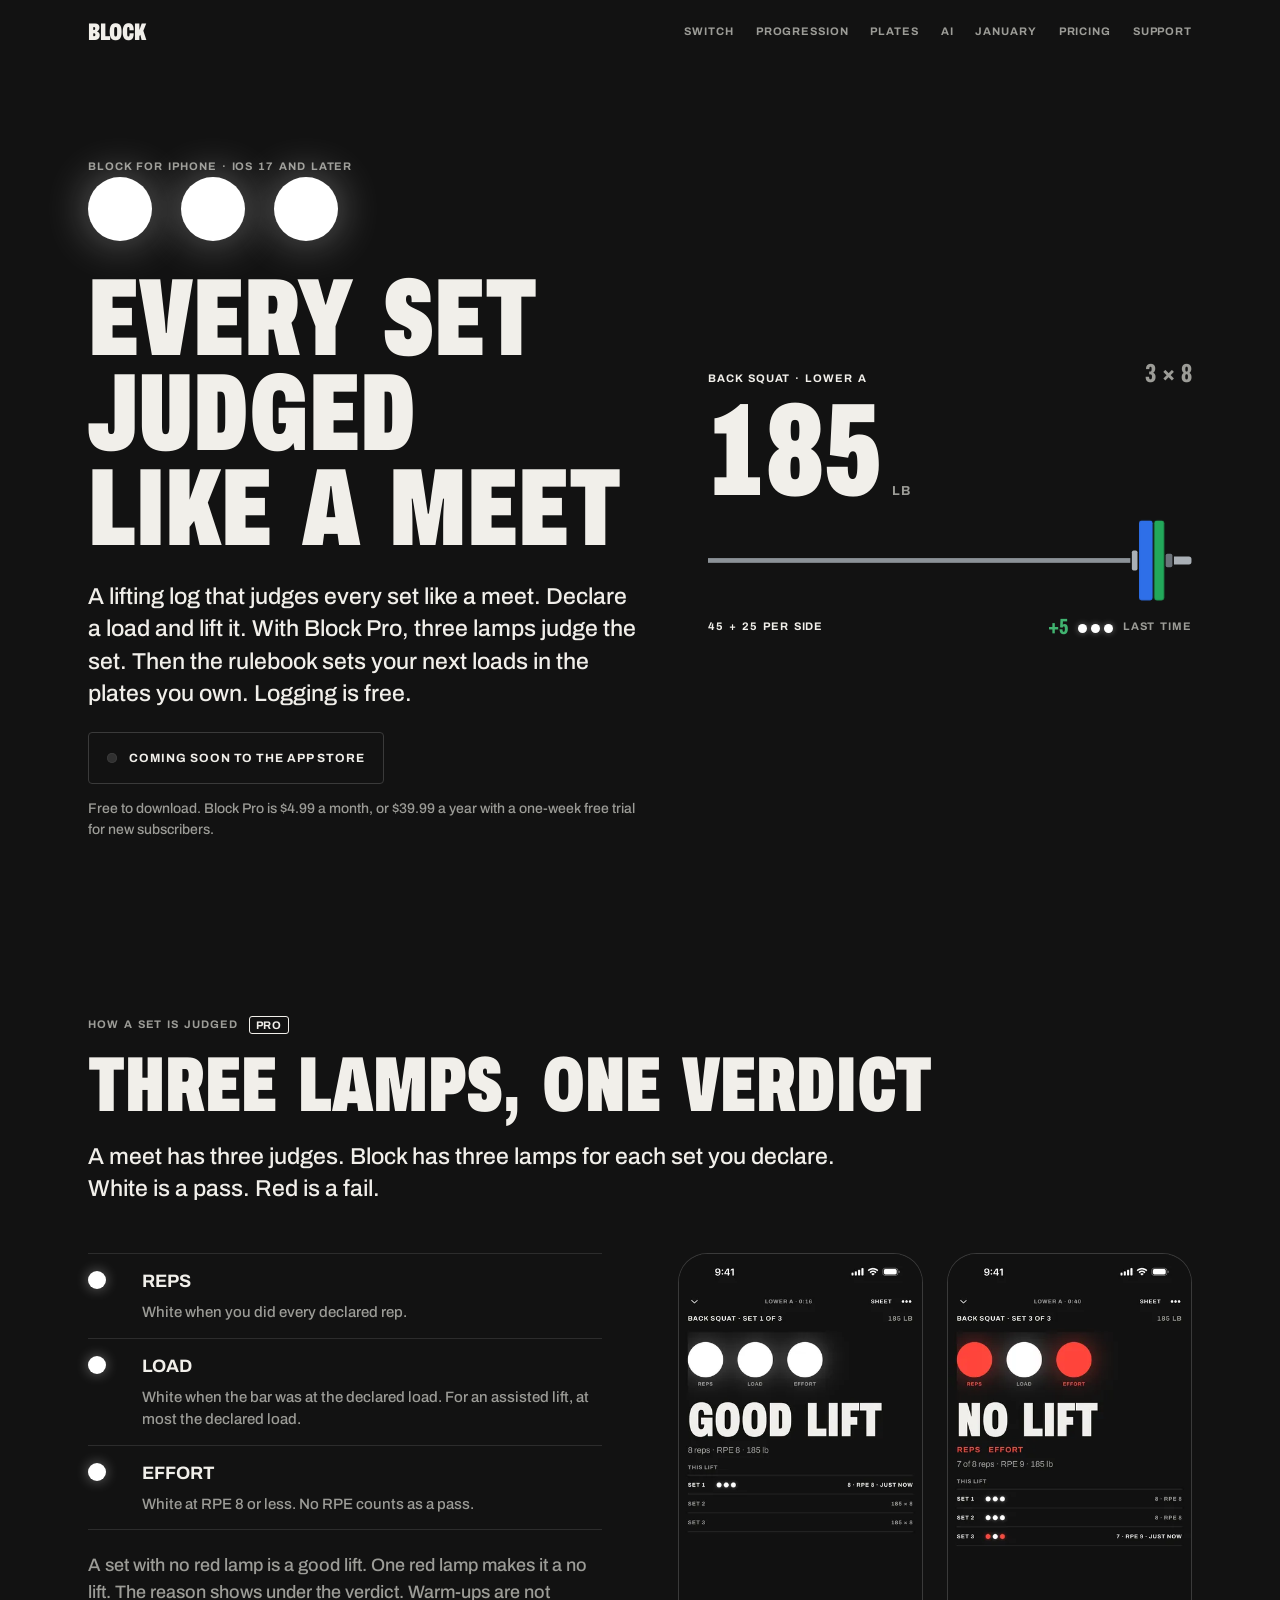
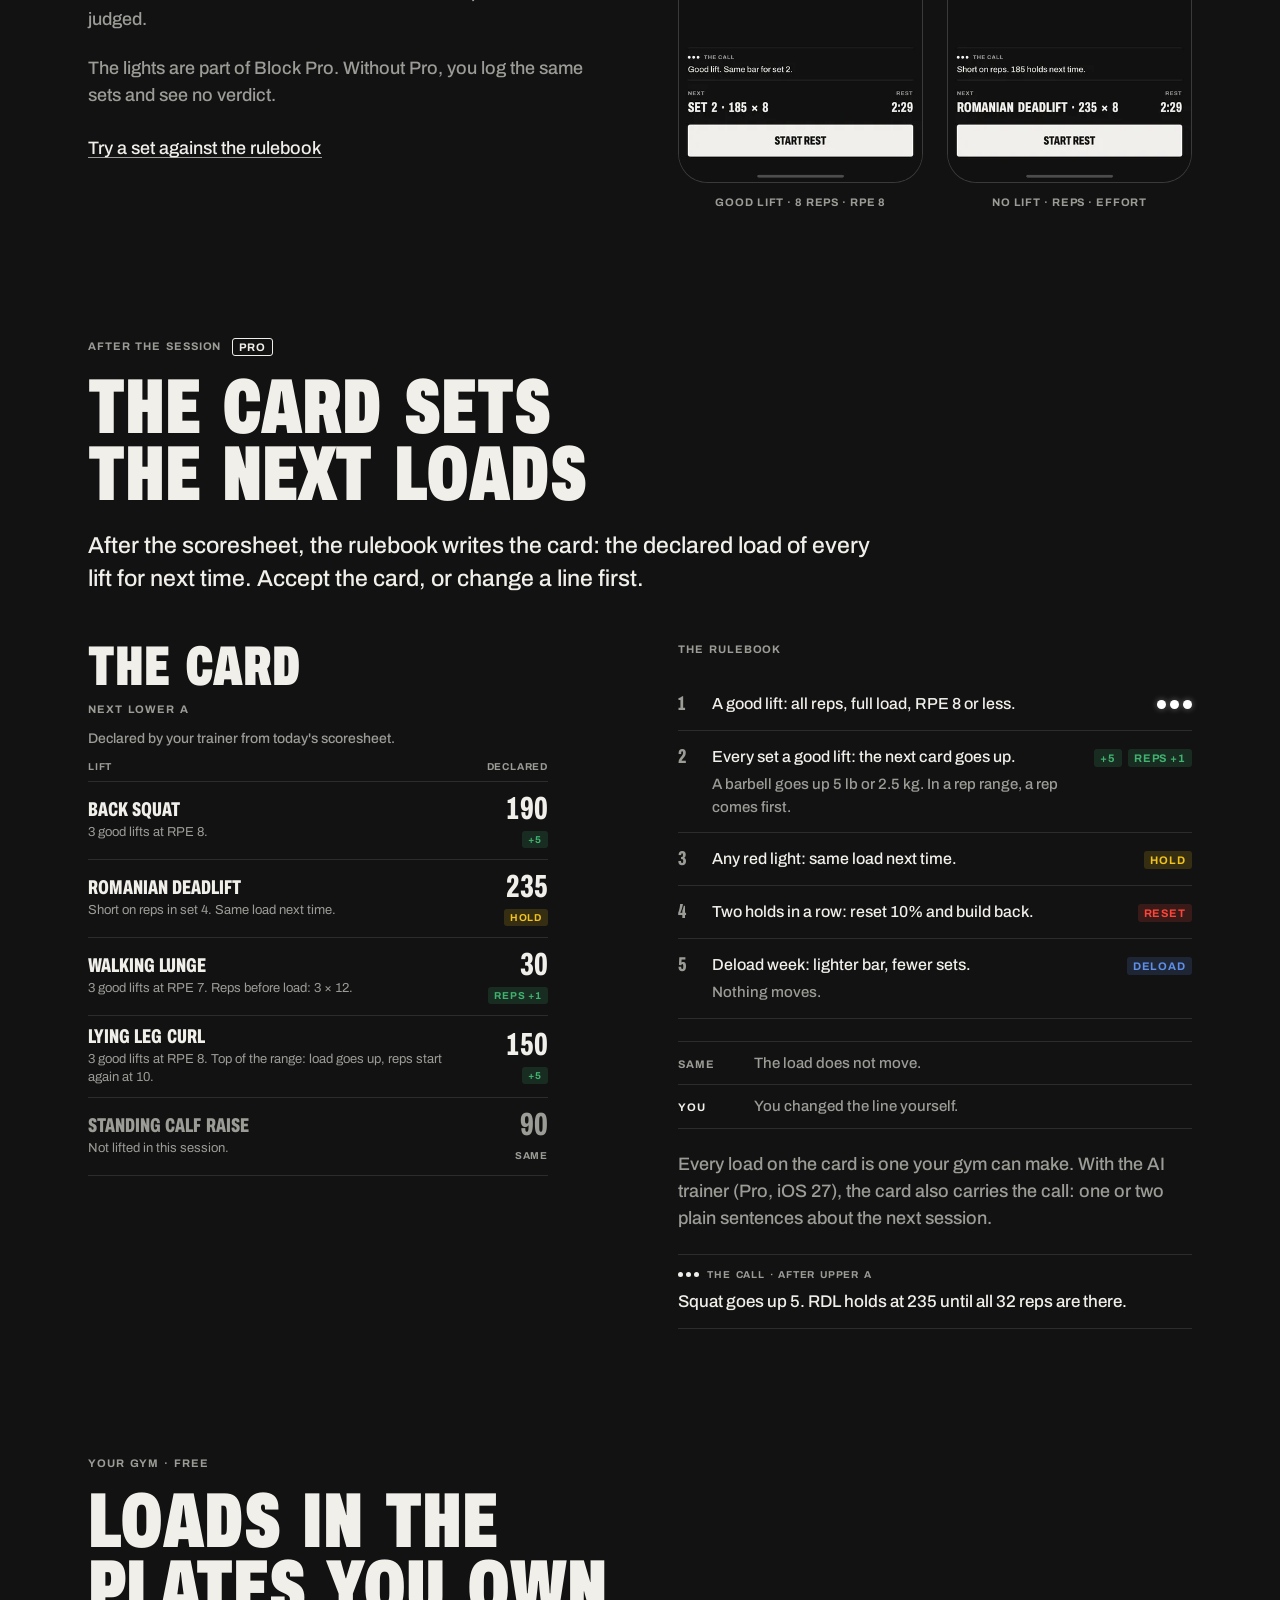
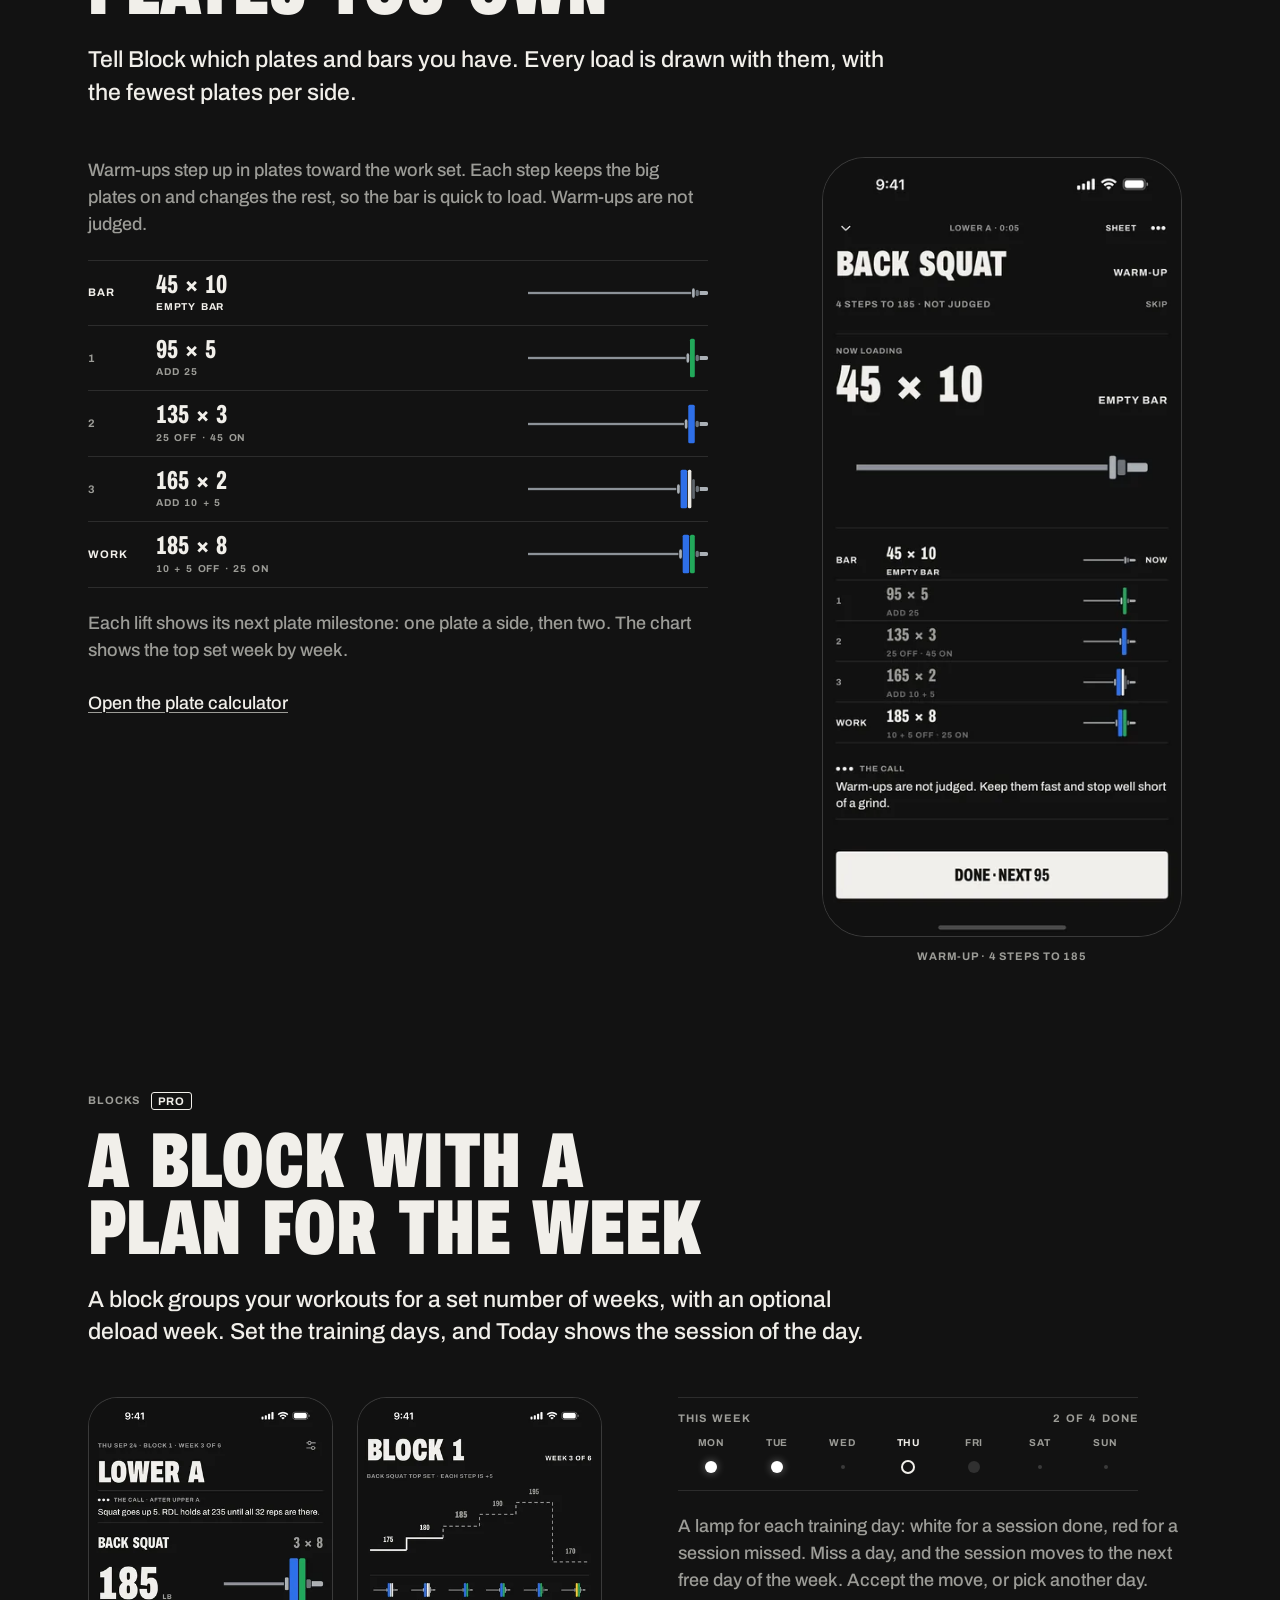
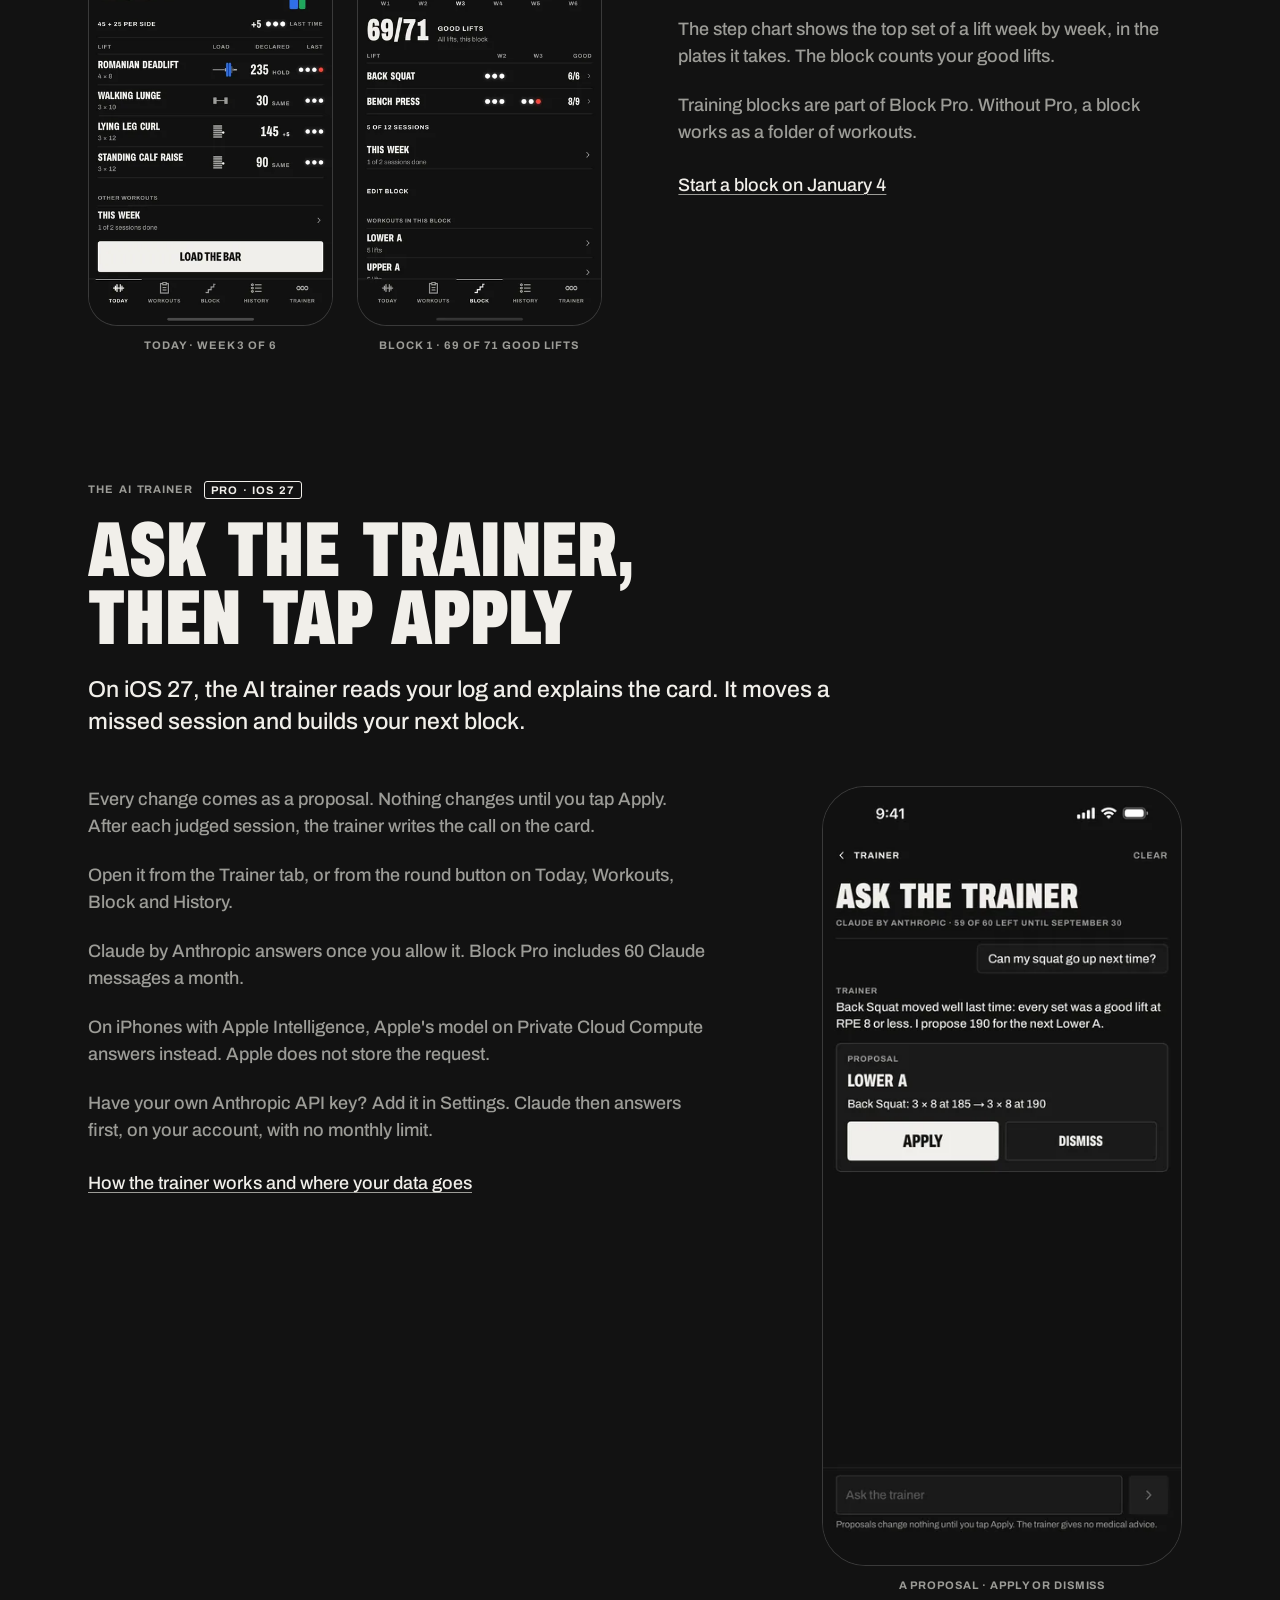
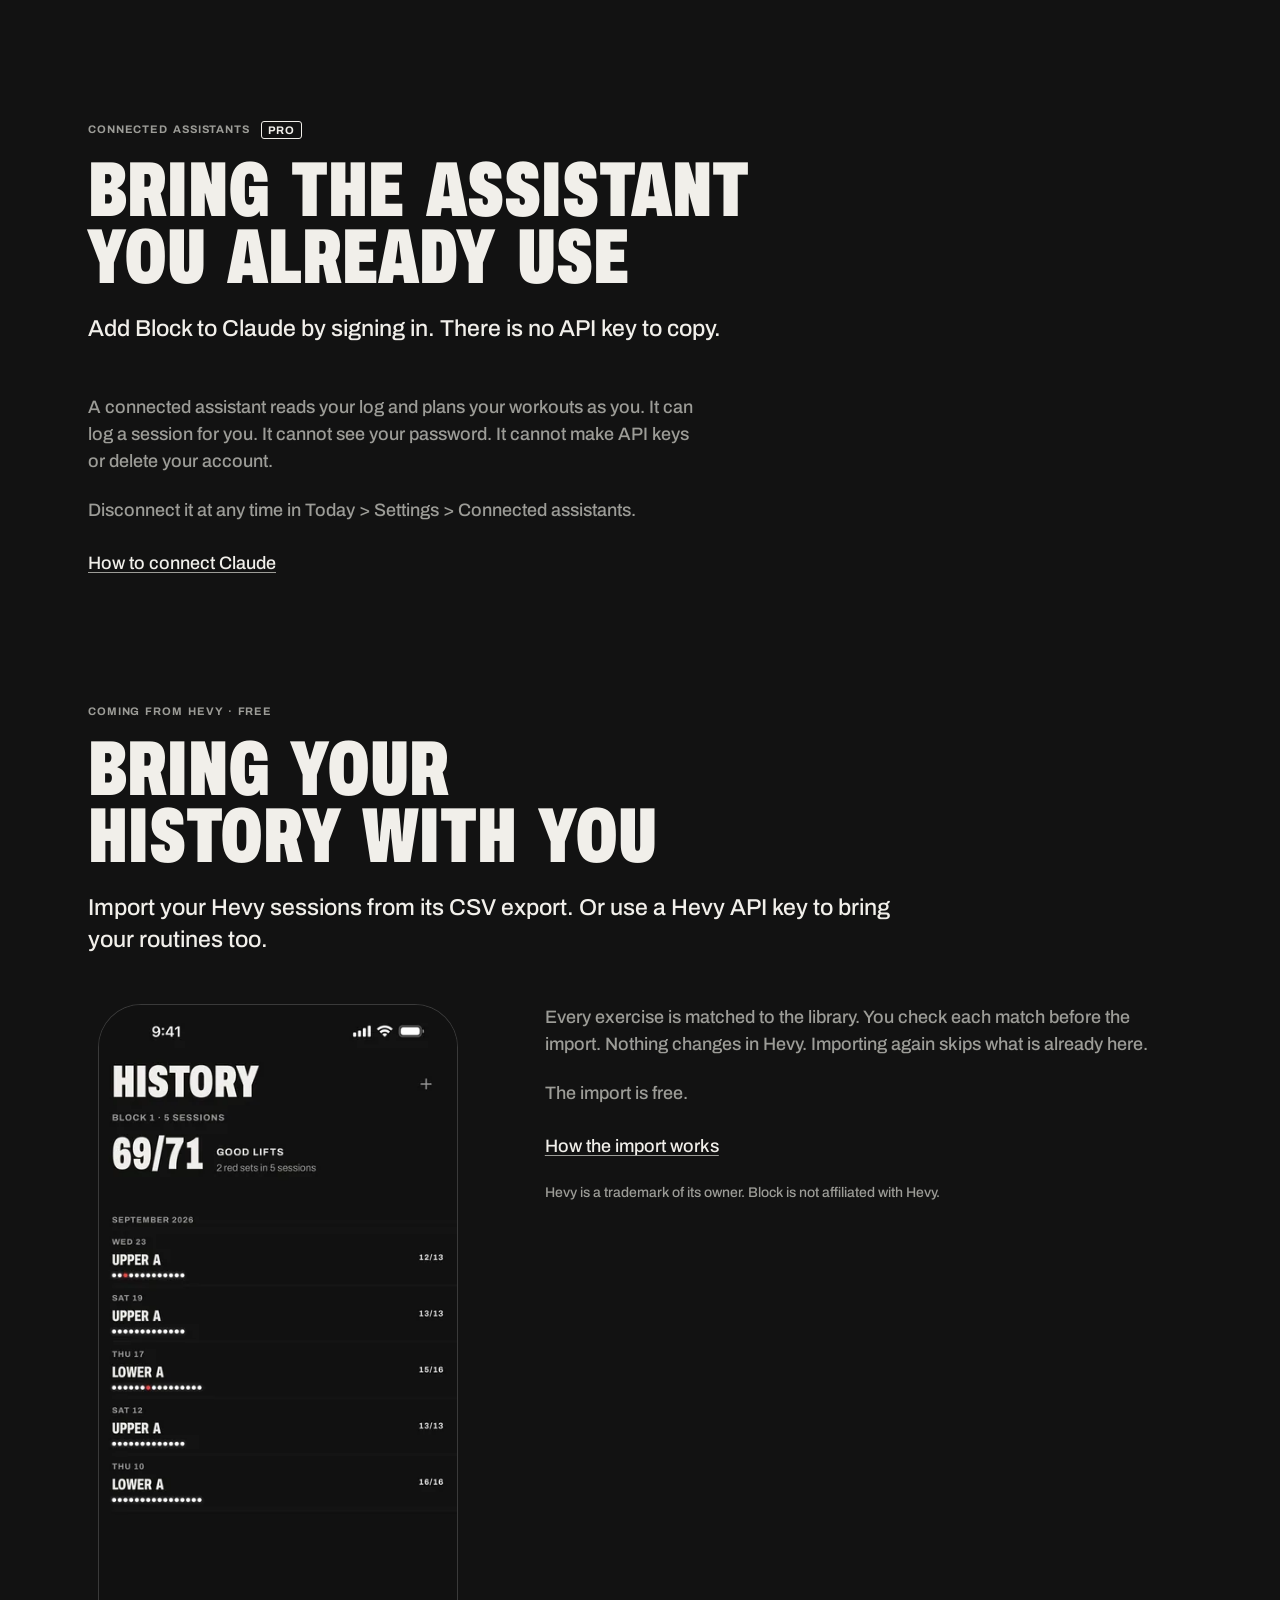
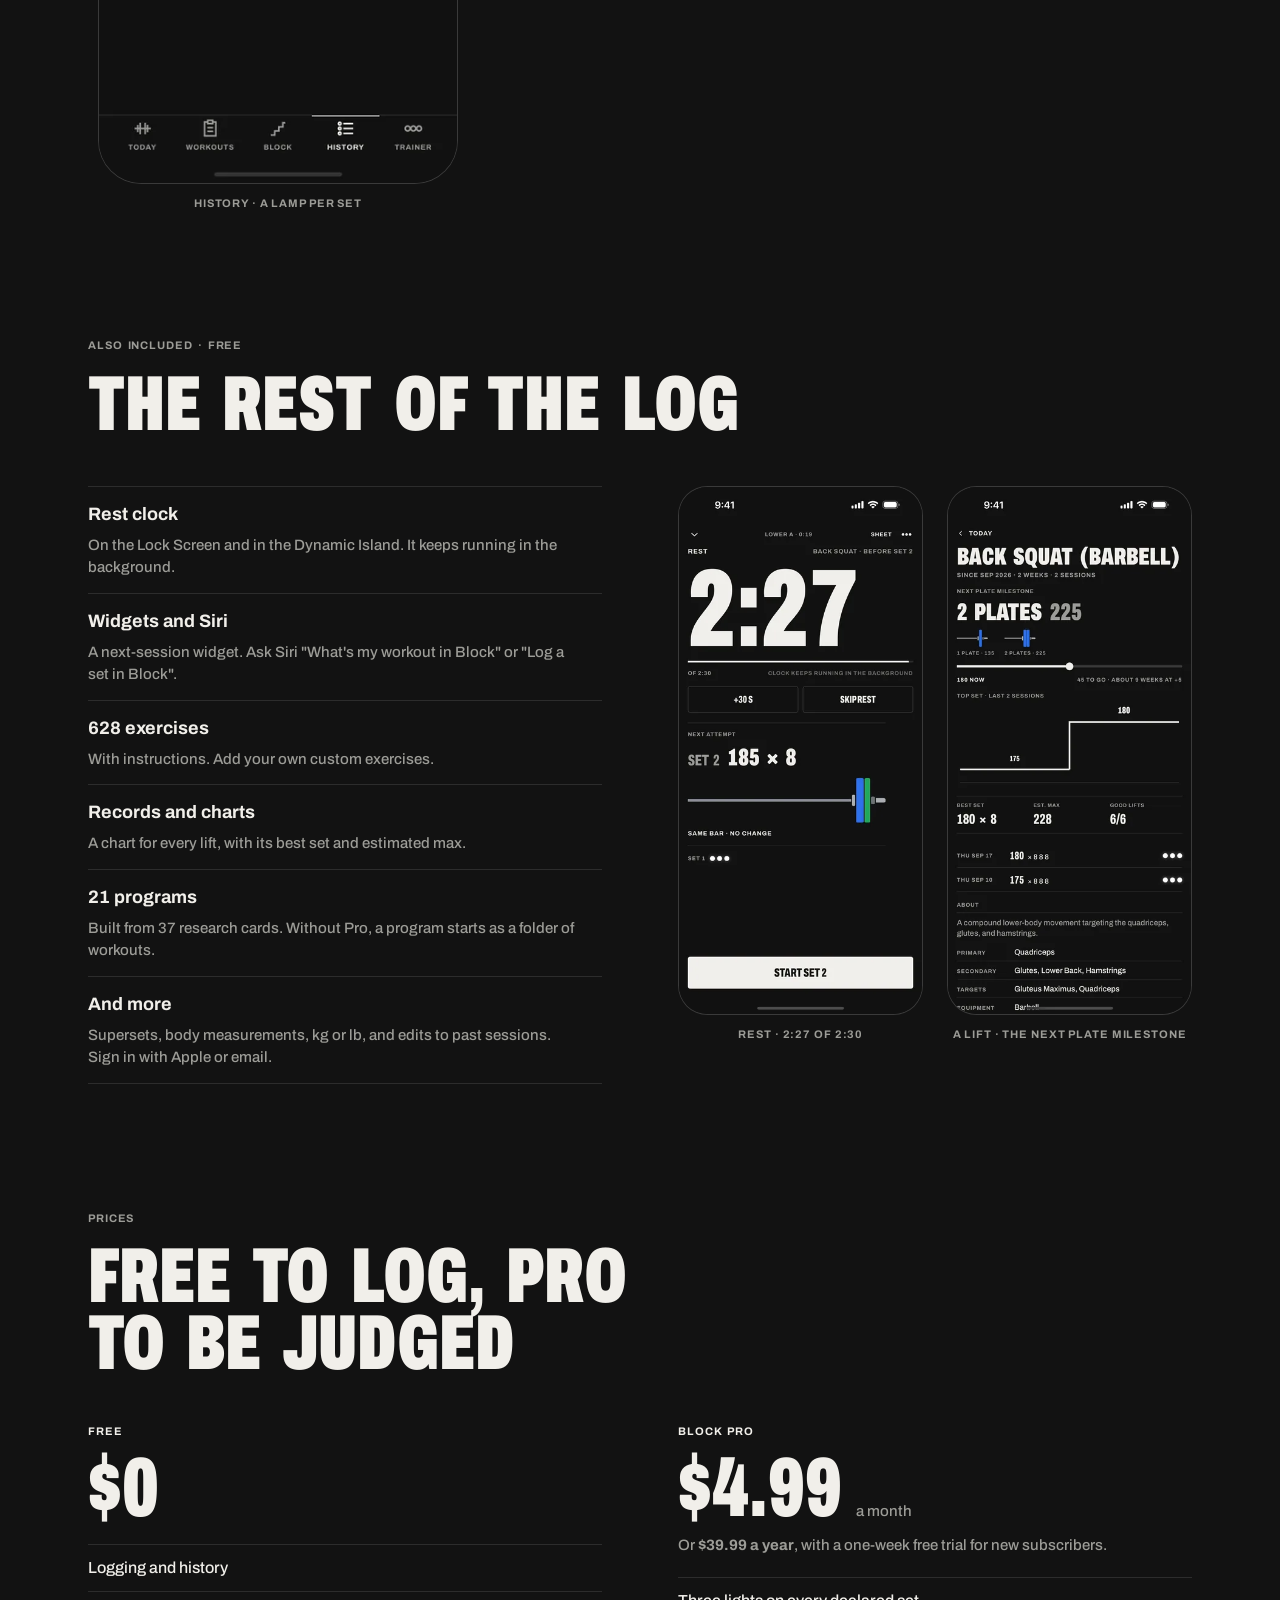
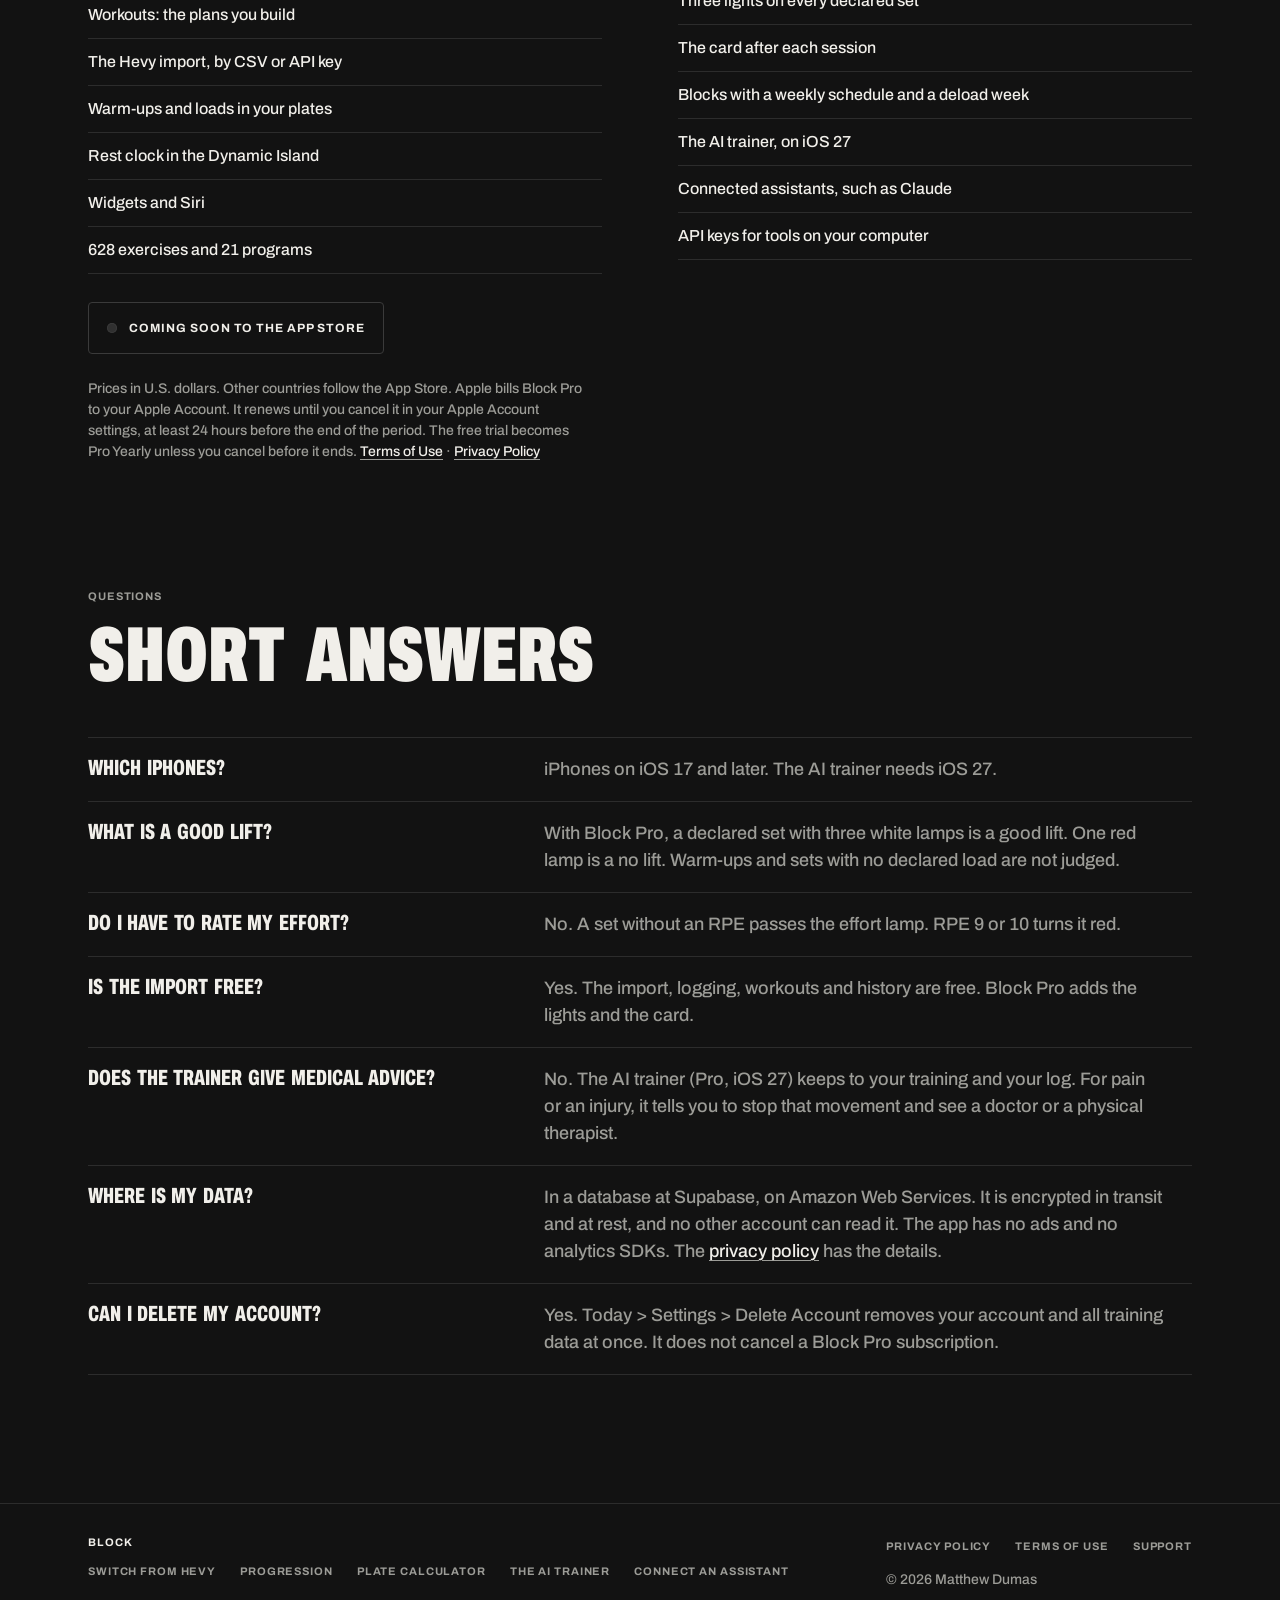
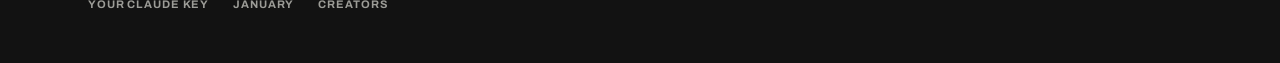
==== commit 20c062d3: "AI guides: the trainer (rewritten), connect an assistant, your Claude key; AI in the header and foot" ====
--- a/index.html
+++ b/index.html
@@ -39,7 +39,7 @@
       <a href="/switch/">Switch</a>
       <a href="/progression/">Progression</a>
       <a href="/plates/">Plates</a>
-      <a href="/trainer/">Trainer</a>
+      <a href="/trainer/">AI</a>
       <a href="/january/">January</a>
       <a href="#pro">Pricing</a>
       <a href="/support.html">Support</a>
@@ -236,7 +236,7 @@
       <div class="copy stack">
         <p>A connected assistant reads your log and plans your workouts as you. It can log a session for you. It cannot see your password. It cannot make API keys or delete your account.</p>
         <p>Disconnect it at any time in Today &gt; Settings &gt; Connected assistants.</p>
-        <p class="more"><a href="/trainer/#assistants">How to connect Claude</a></p>
+        <p class="more"><a href="/assistants/">How to connect Claude</a></p>
       </div>
     </div>
   </section>
@@ -350,6 +350,8 @@
         <a href="/progression/">Progression</a>
         <a href="/plates/">Plate calculator</a>
         <a href="/trainer/">The AI trainer</a>
+        <a href="/assistants/">Connect an assistant</a>
+        <a href="/claude-key/">Your Claude key</a>
         <a href="/january/">January</a>
         <a href="/creators/">Creators</a>
       </nav>
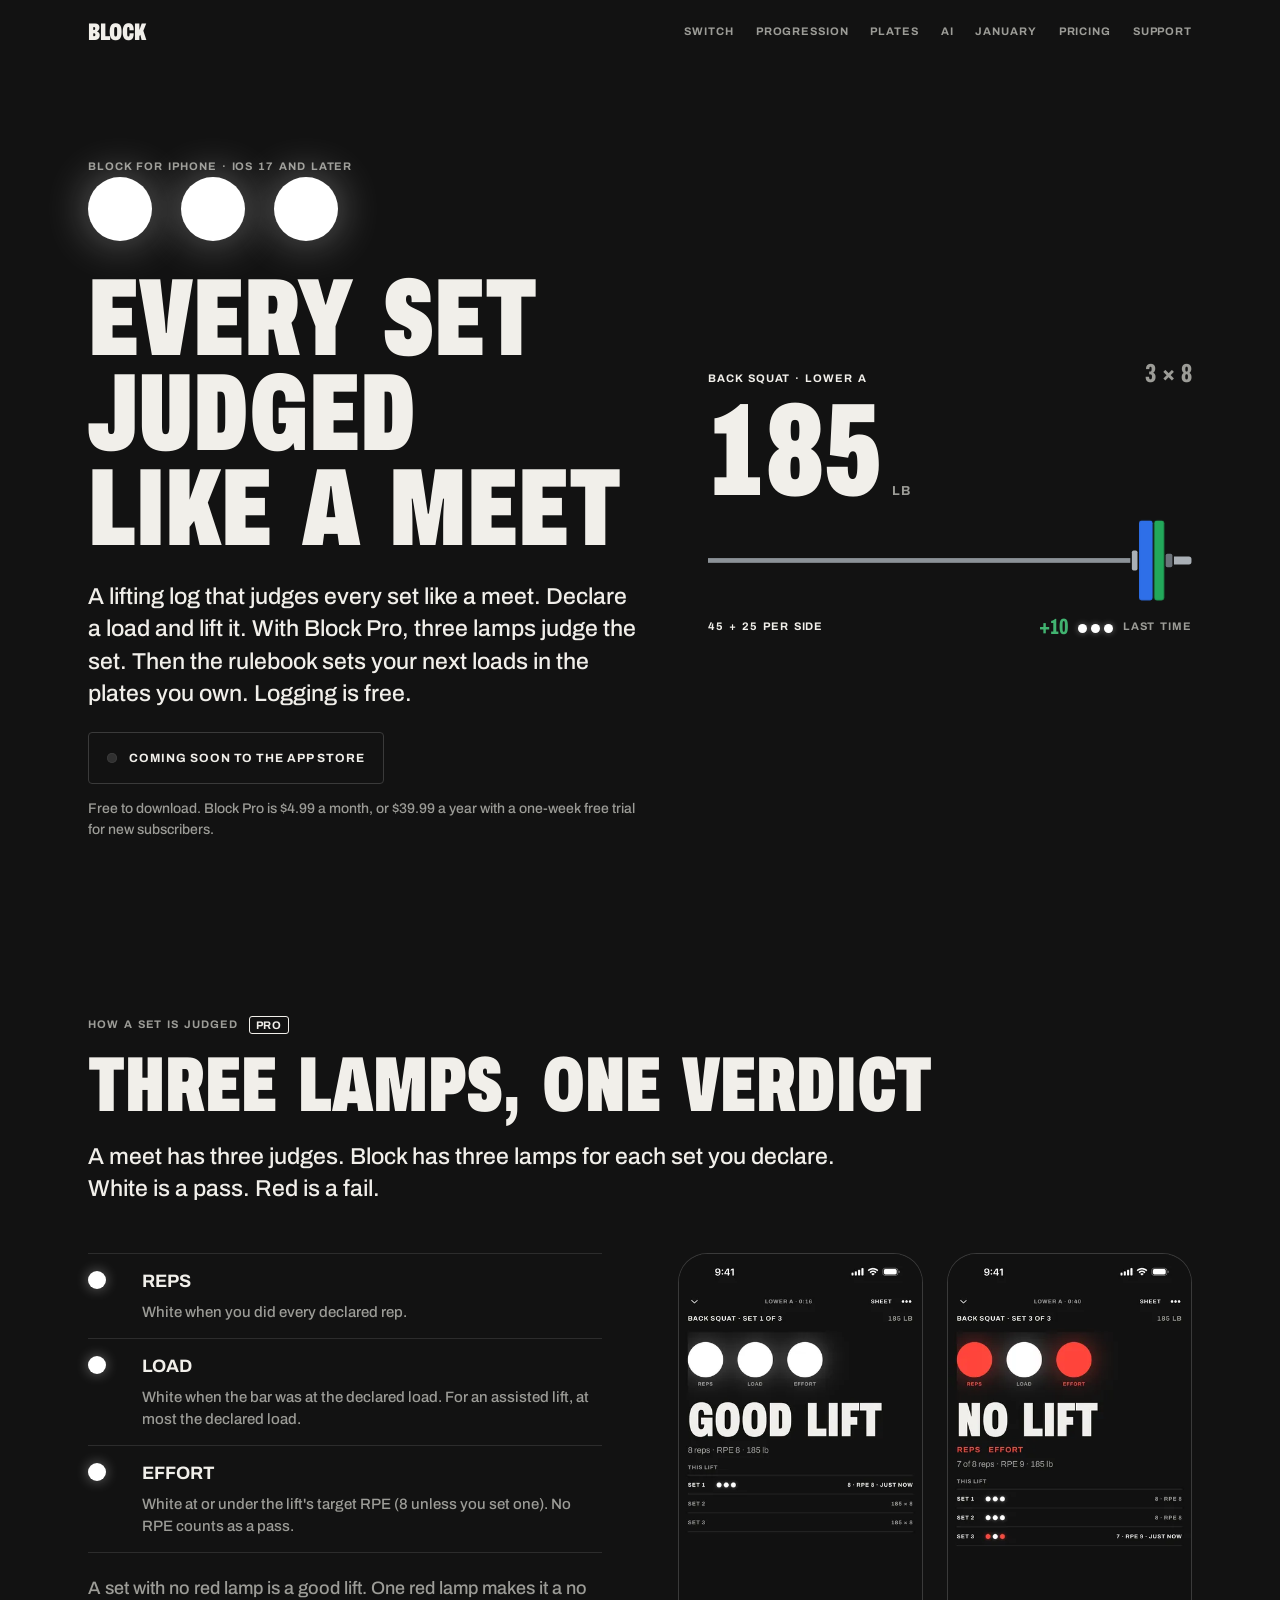
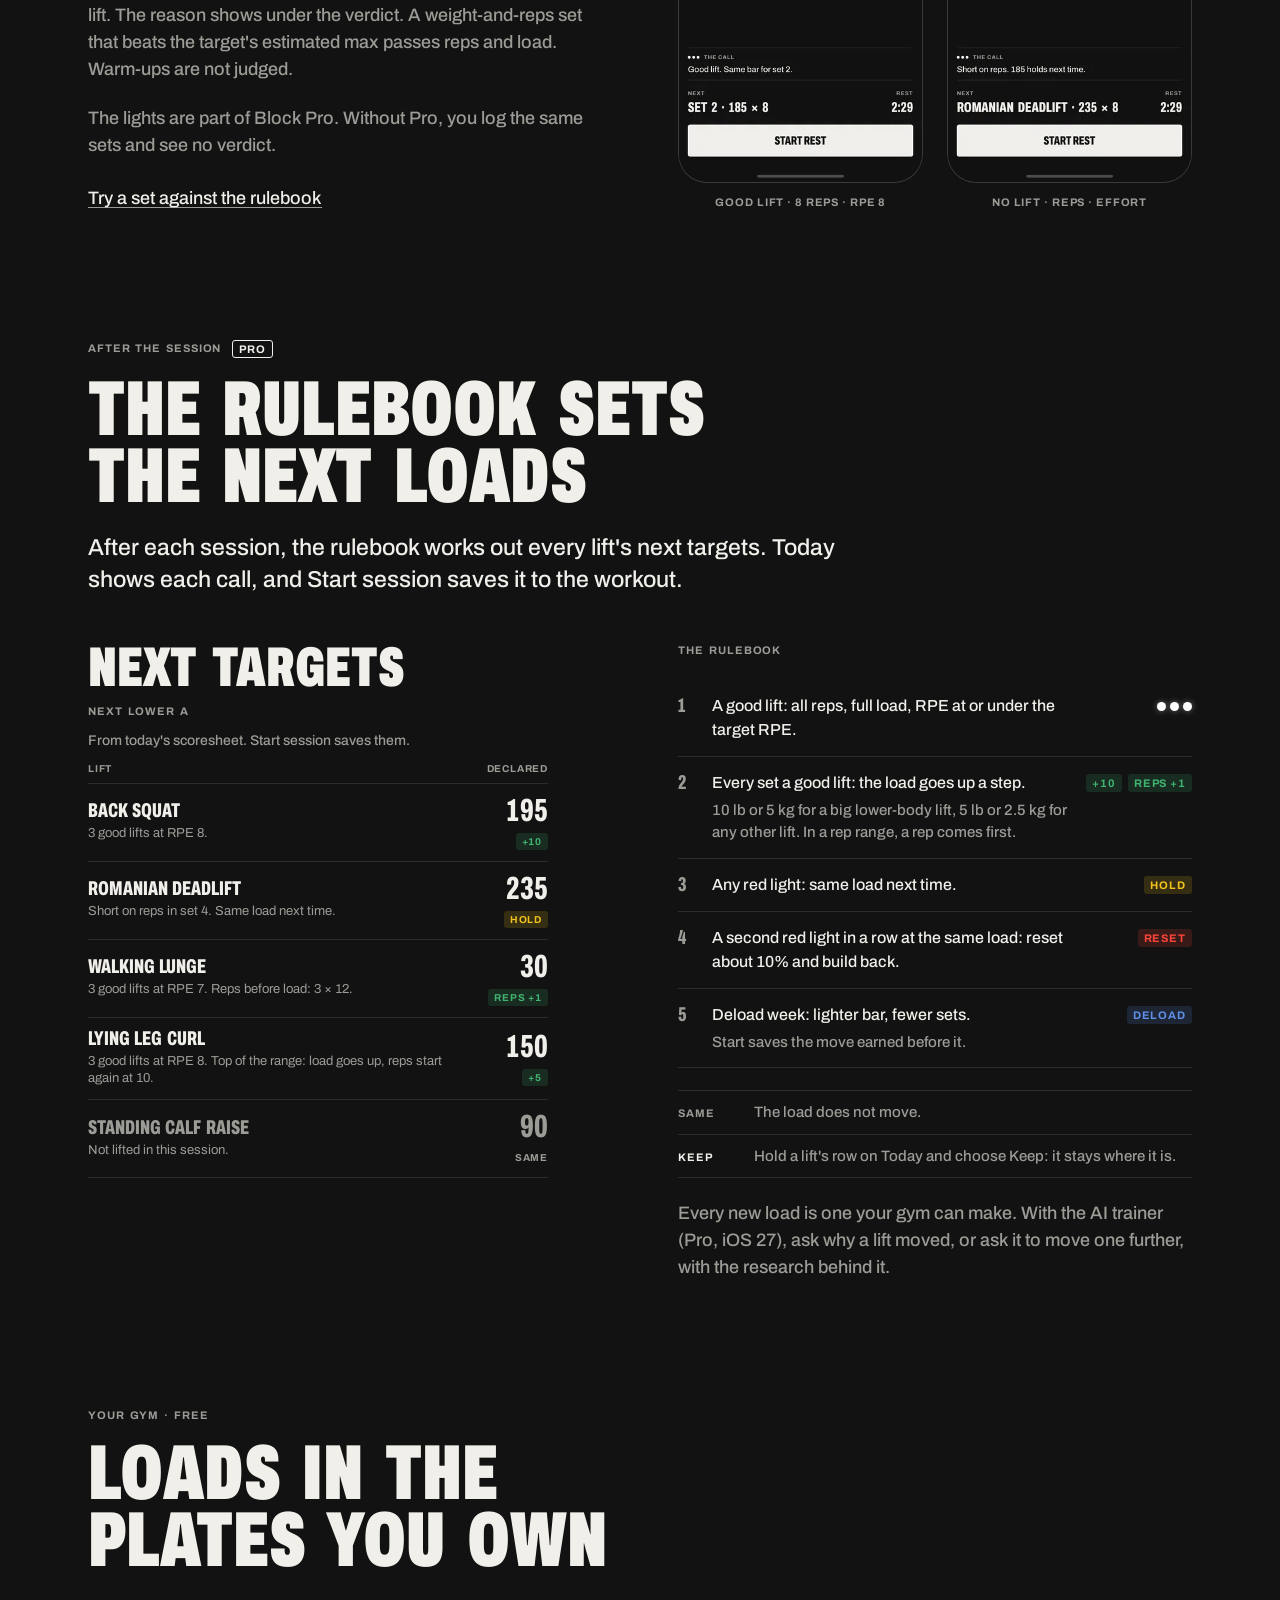
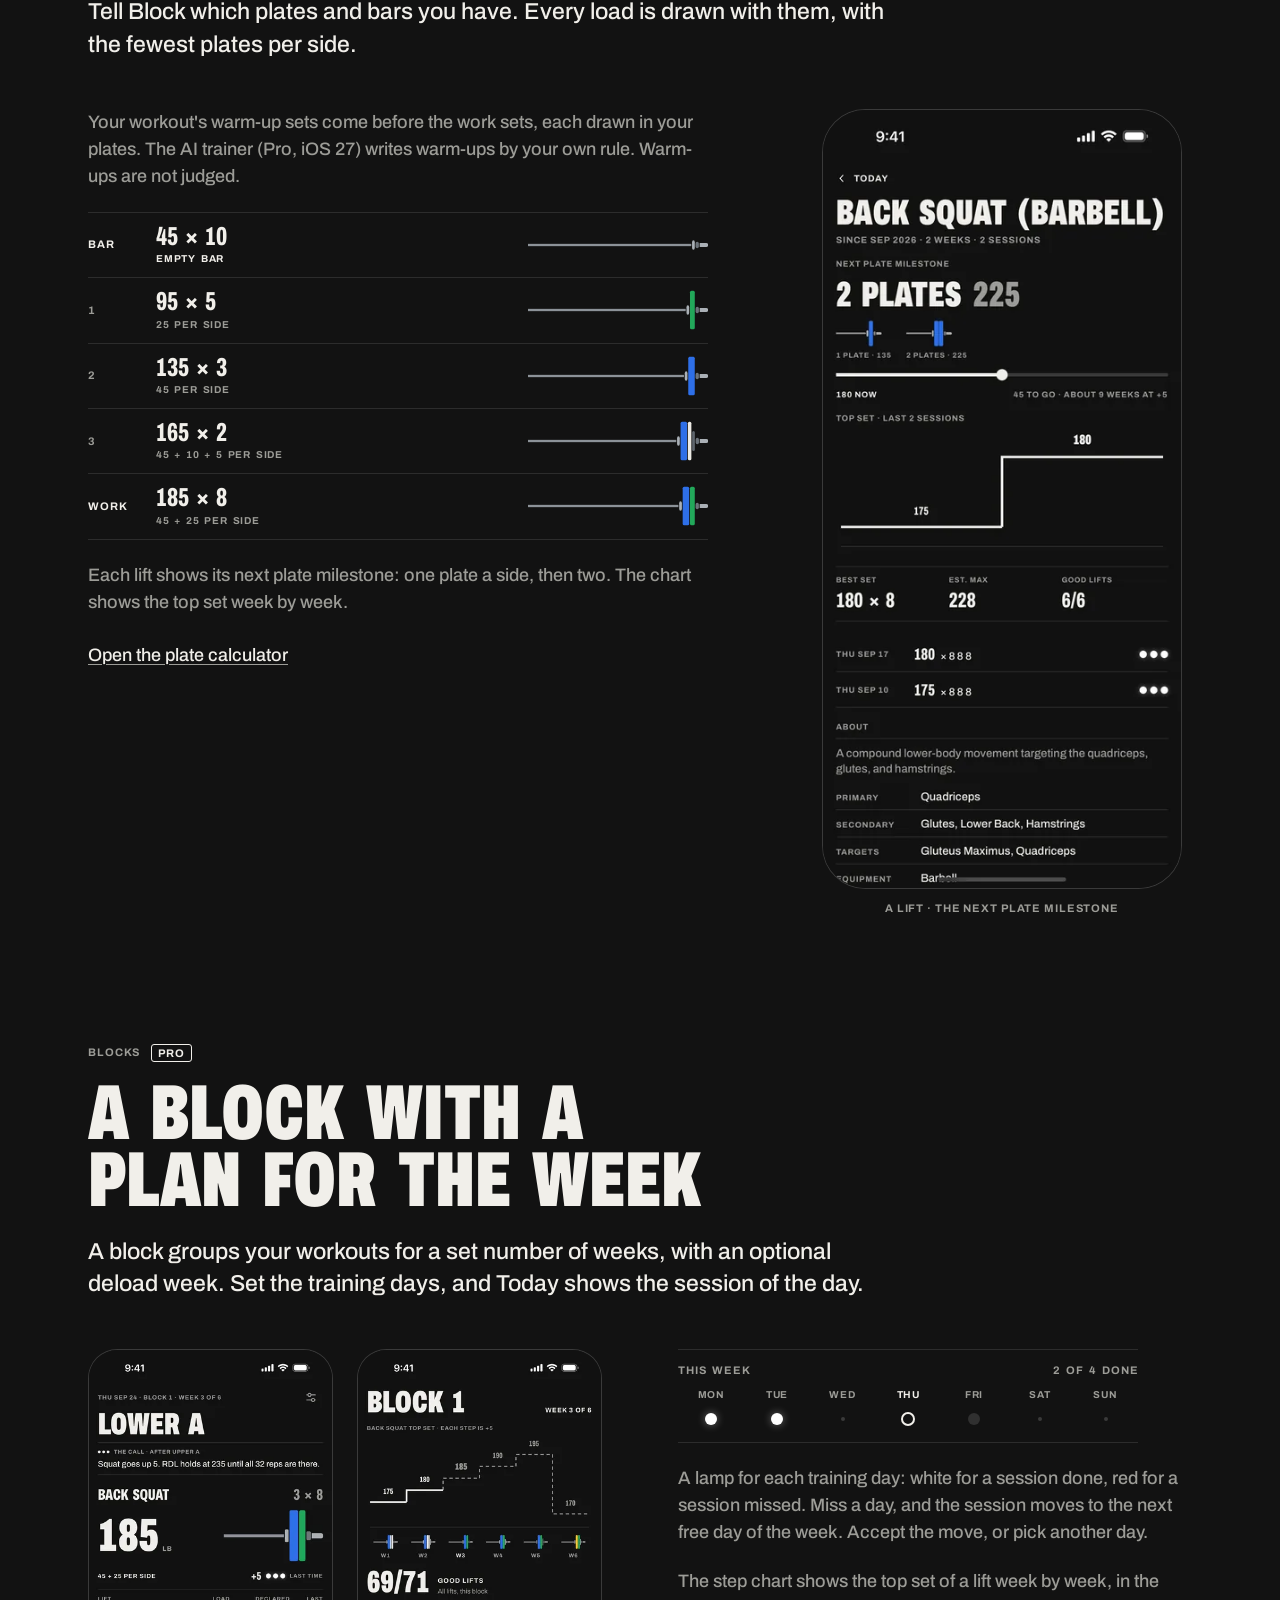
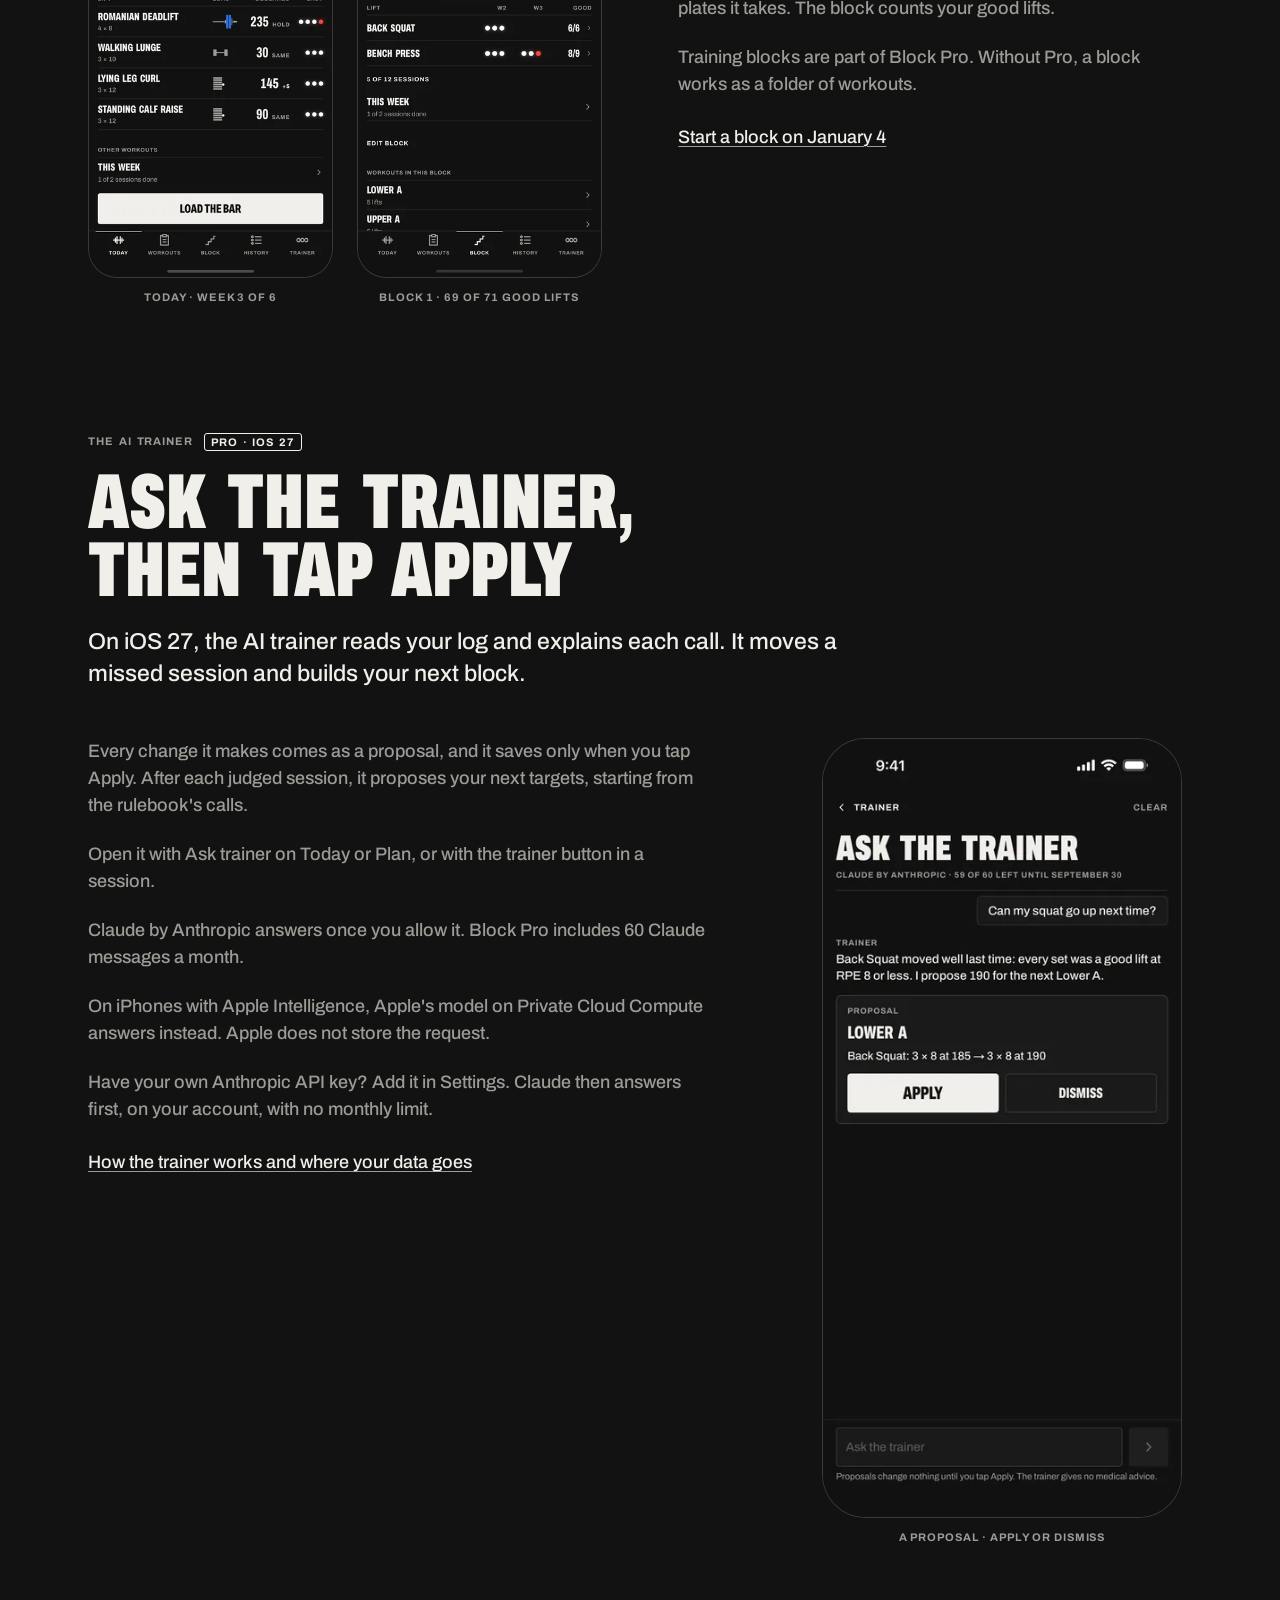
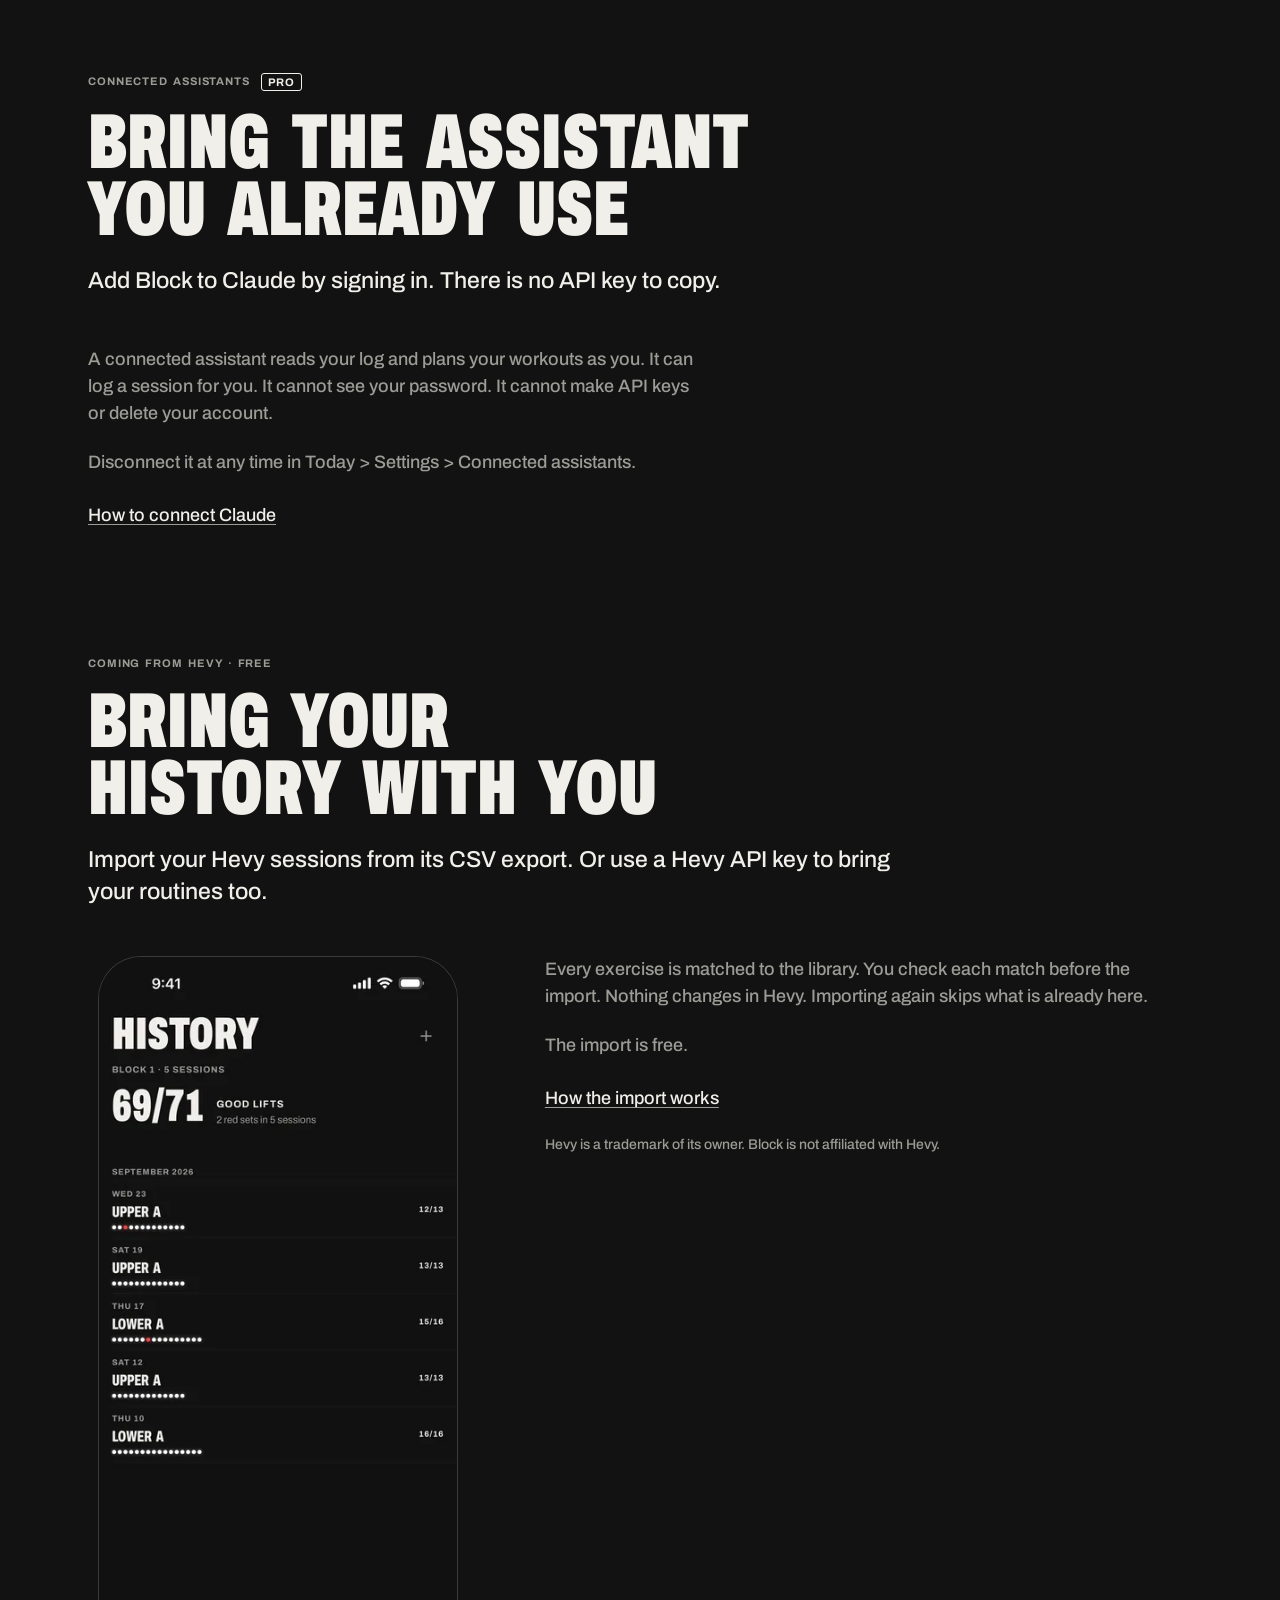
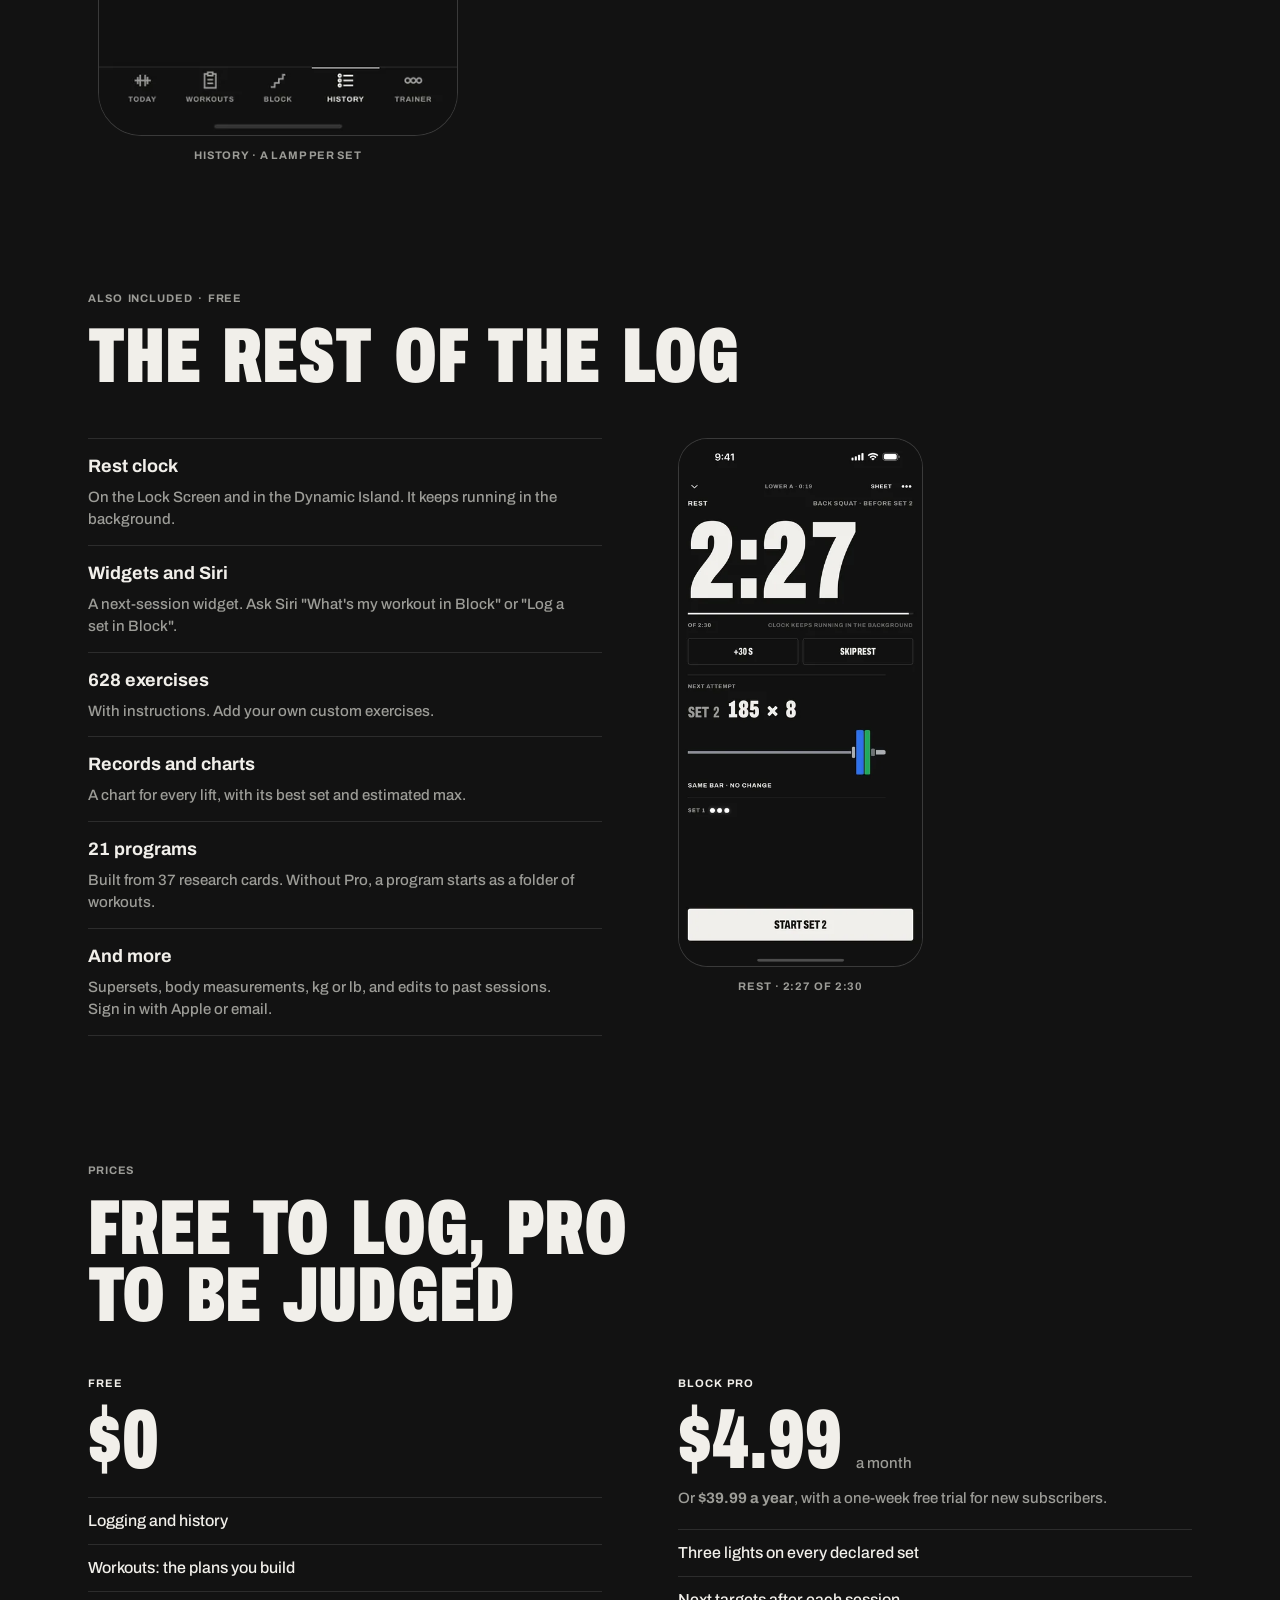
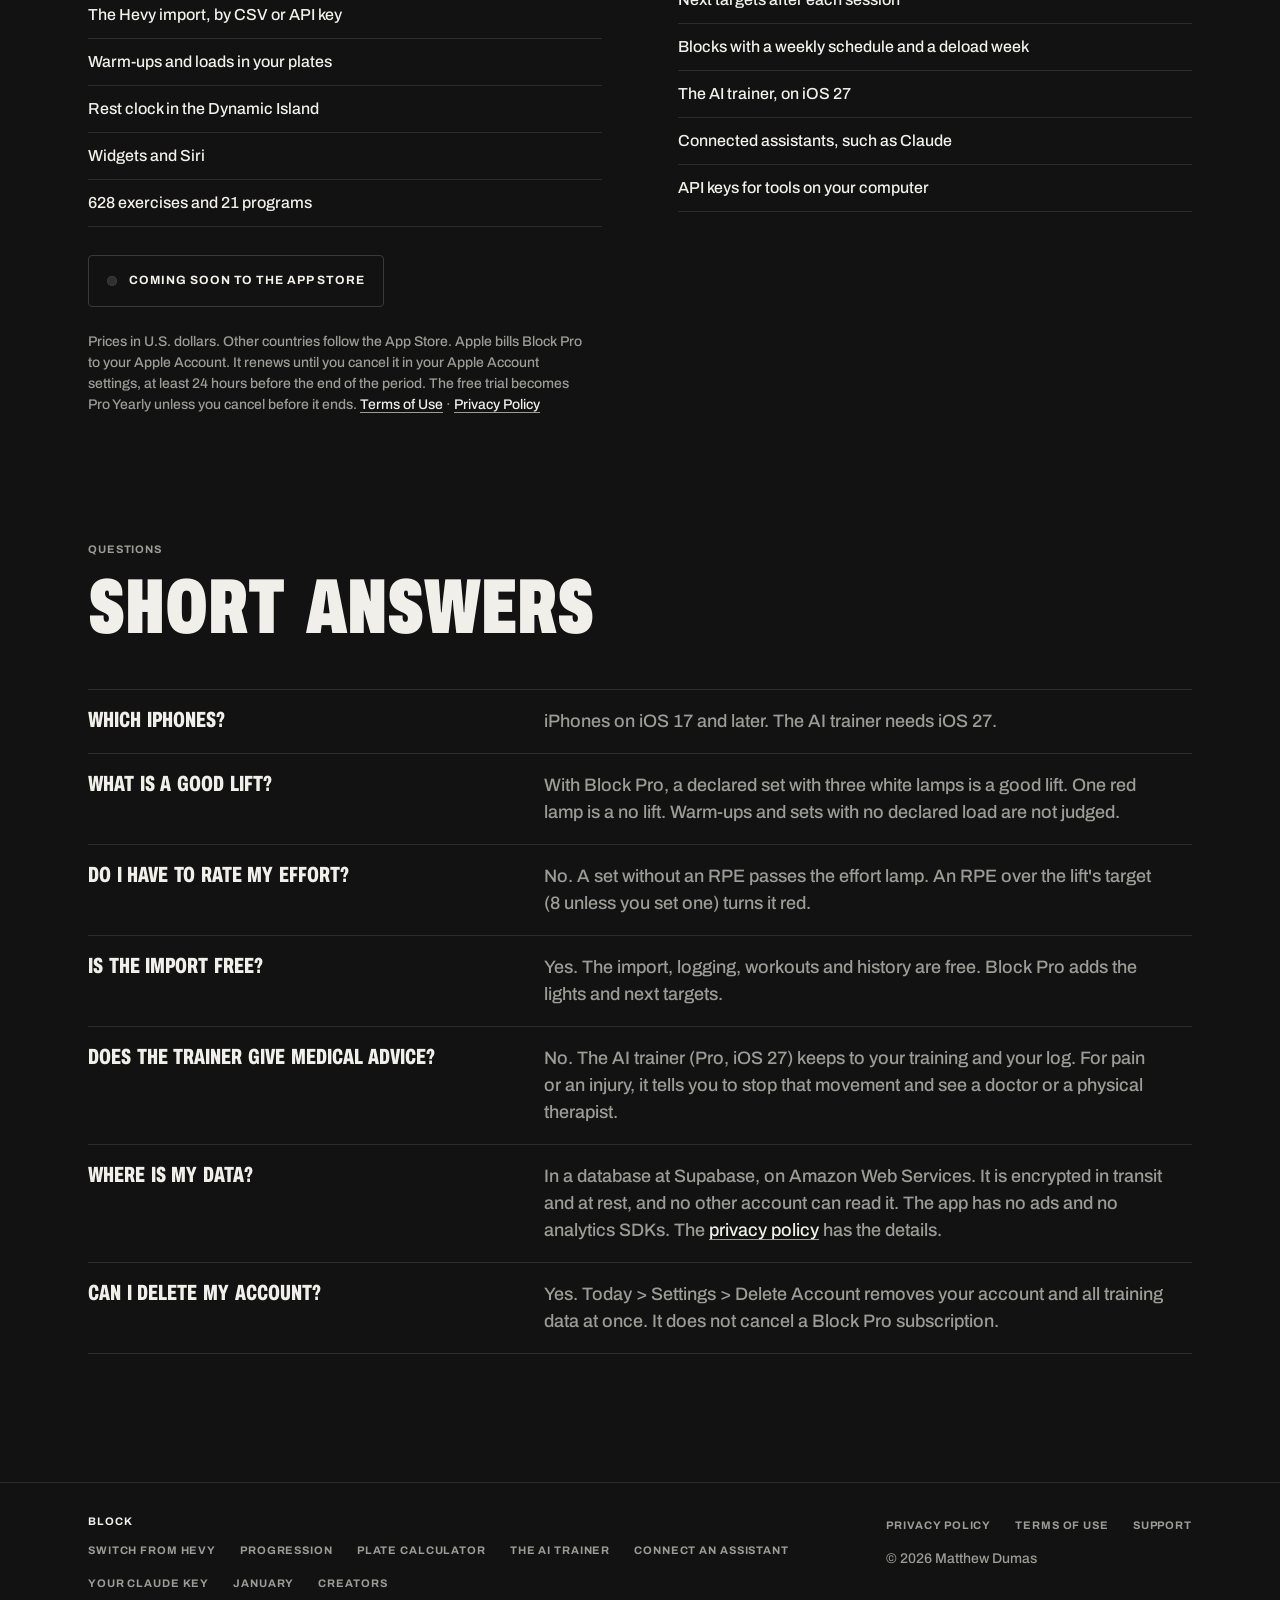
==== commit 509f94bd: "Drift audit: the rules as the app judges them (lamps in grams, the estimated max, each lift's target" ====
--- a/index.html
+++ b/index.html
@@ -58,13 +58,13 @@
         <div class="cta" data-store="site-home"><span class="soon">Coming soon to the App Store</span></div>
         <p class="price-note">Free to download. Block Pro is $4.99 a month, or $39.99 a year with a one-week free trial for new subscribers.</p>
       </div>
-      <div class="board" role="group" aria-label="Today: Back Squat, 3 sets of 8 at 185 lb, loaded with 45 and 25 per side. Last time: three white lights, up 5.">
+      <div class="board" role="group" aria-label="Today: Back Squat, 3 sets of 8 at 185 lb, loaded with 45 and 25 per side. Last time: three white lights, up 10.">
         <div class="top"><span class="label chalk">Back Squat · Lower A</span><span class="heavy" style="color:var(--steel)">3 × 8</span></div>
         <div class="load"><span class="num">185</span><span class="unit">LB</span></div>
         <svg class="bar animate" viewBox="0 0 560 96" width="560" height="96" aria-hidden="true"><rect x="0" y="45.25" width="488.92" height="5.5" fill="#8C9298" class="bar-shaft"/><rect x="490.72" y="36.45" width="6.5" height="23.1" rx="2" fill="#AAB0B6" class="bar-collar"/><rect x="499.02" y="1.85" width="15.7" height="92.3" rx="2.8" fill="#2E6FE8" class="plate" data-plate="45" style="--i:0"/><rect x="516.52" y="1.85" width="11.5" height="92.3" rx="2.8" fill="#22A85A" class="plate" data-plate="25" style="--i:1"/><rect x="529.82" y="40.15" width="7.8" height="15.7" rx="2" fill="#6C737A" class="bar-clamp"/><path class="bar-end" fill="#AAB0B6" d="M539.42 43.4h17.3a3 3 0 0 1 3 3v3.2a3 3 0 0 1 -3 3h-17.3z"/></svg>
         <div class="board-foot" aria-hidden="true">
           <span class="label chalk">45 + 25 per side</span>
-          <span class="last"><span class="call-num up">+5</span><span class="lamps xs"><span class="lamp"></span><span class="lamp"></span><span class="lamp"></span></span><span class="label">Last time</span></span>
+          <span class="last"><span class="call-num up">+10</span><span class="lamps xs"><span class="lamp"></span><span class="lamp"></span><span class="lamp"></span></span><span class="label">Last time</span></span>
         </div>
       </div>
     </div>
@@ -82,9 +82,9 @@
           <ul class="rows lamp-rows">
             <li><span class="lamps m" aria-hidden="true"><span class="lamp"></span></span><span class="r-title">REPS</span><span class="r-text">White when you did every declared rep.</span></li>
             <li><span class="lamps m" aria-hidden="true"><span class="lamp"></span></span><span class="r-title">LOAD</span><span class="r-text">White when the bar was at the declared load. For an assisted lift, at most the declared load.</span></li>
-            <li><span class="lamps m" aria-hidden="true"><span class="lamp"></span></span><span class="r-title">EFFORT</span><span class="r-text">White at RPE 8 or less. No RPE counts as a pass.</span></li>
+            <li><span class="lamps m" aria-hidden="true"><span class="lamp"></span></span><span class="r-title">EFFORT</span><span class="r-text">White at or under the lift's target RPE (8 unless you set one). No RPE counts as a pass.</span></li>
           </ul>
-          <p>A set with no red lamp is a good lift. One red lamp makes it a no lift. The reason shows under the verdict. Warm-ups are not judged.</p>
+          <p>A set with no red lamp is a good lift. One red lamp makes it a no lift. The reason shows under the verdict. A weight-and-reps set that beats the target's estimated max passes reps and load. Warm-ups are not judged.</p>
           <p>The lights are part of Block Pro. Without Pro, you log the same sets and see no verdict.</p>
           <p class="more"><a href="/progression/">Try a set against the rulebook</a></p>
         </div>
@@ -100,18 +100,18 @@
     <div class="wrap">
       <header class="sec-head">
         <p class="label">After the session <span class="tag">Pro</span></p>
-        <h2 id="h-card">The card sets the next loads</h2>
-        <p class="lead">After the scoresheet, the rulebook writes the card: the declared load of every lift for next time. Accept the card, or change a line first.</p>
+        <h2 id="h-card">The rulebook sets the next loads</h2>
+        <p class="lead">After each session, the rulebook works out every lift's next targets. Today shows each call, and Start session saves it to the workout.</p>
       </header>
       <div class="split even">
         <div class="card" role="group" aria-labelledby="card-title">
-          <p class="card-title" id="card-title">The card</p>
+          <p class="card-title" id="card-title">Next targets</p>
           <p class="label">Next Lower A</p>
-          <p class="card-note">Declared by your trainer from today's scoresheet.</p>
+          <p class="card-note">From today's scoresheet. Start session saves them.</p>
           <table>
             <thead><tr><th scope="col">Lift</th><th scope="col" class="end">Declared</th></tr></thead>
             <tbody>
-              <tr><td><div class="lift"><span class="heavy">Back Squat</span><span class="why">3 good lifts at RPE 8.</span></div></td><td class="end"><div class="declared"><span class="num">190</span><span class="ct up">+5</span></div></td></tr>
+              <tr><td><div class="lift"><span class="heavy">Back Squat</span><span class="why">3 good lifts at RPE 8.</span></div></td><td class="end"><div class="declared"><span class="num">195</span><span class="ct up">+10</span></div></td></tr>
               <tr><td><div class="lift"><span class="heavy">Romanian Deadlift</span><span class="why">Short on reps in set 4. Same load next time.</span></div></td><td class="end"><div class="declared"><span class="num">235</span><span class="ct hold">Hold</span></div></td></tr>
               <tr><td><div class="lift"><span class="heavy">Walking Lunge</span><span class="why">3 good lifts at RPE 7. Reps before load: 3 × 12.</span></div></td><td class="end"><div class="declared"><span class="num">30</span><span class="ct up">Reps +1</span></div></td></tr>
               <tr><td><div class="lift"><span class="heavy">Lying Leg Curl</span><span class="why">3 good lifts at RPE 8. Top of the range: load goes up, reps start again at 10.</span></div></td><td class="end"><div class="declared"><span class="num">150</span><span class="ct up">+5</span></div></td></tr>
@@ -124,22 +124,18 @@
           <table class="rulebook">
             <caption class="sr-only">The five rules and the call each one writes</caption>
             <tbody>
-              <tr><th scope="row">1</th><td>A good lift: all reps, full load, RPE 8 or less.</td><td class="calls"><span class="lamps xs" role="img" aria-label="Three white lights"><span class="lamp"></span><span class="lamp"></span><span class="lamp"></span></span></td></tr>
-              <tr><th scope="row">2</th><td>Every set a good lift: the next card goes up.<span class="sub">A barbell goes up 5 lb or 2.5 kg. In a rep range, a rep comes first.</span></td><td class="calls"><span class="ct up">+5</span><span class="ct up">Reps +1</span></td></tr>
+              <tr><th scope="row">1</th><td>A good lift: all reps, full load, RPE at or under the target RPE.</td><td class="calls"><span class="lamps xs" role="img" aria-label="Three white lights"><span class="lamp"></span><span class="lamp"></span><span class="lamp"></span></span></td></tr>
+              <tr><th scope="row">2</th><td>Every set a good lift: the load goes up a step.<span class="sub">10 lb or 5 kg for a big lower-body lift, 5 lb or 2.5 kg for any other lift. In a rep range, a rep comes first.</span></td><td class="calls"><span class="ct up">+10</span><span class="ct up">Reps +1</span></td></tr>
               <tr><th scope="row">3</th><td>Any red light: same load next time.</td><td class="calls"><span class="ct hold">Hold</span></td></tr>
-              <tr><th scope="row">4</th><td>Two holds in a row: reset 10% and build back.</td><td class="calls"><span class="ct reset">Reset</span></td></tr>
-              <tr><th scope="row">5</th><td>Deload week: lighter bar, fewer sets.<span class="sub">Nothing moves.</span></td><td class="calls"><span class="ct deload">Deload</span></td></tr>
+              <tr><th scope="row">4</th><td>A second red light in a row at the same load: reset about 10% and build back.</td><td class="calls"><span class="ct reset">Reset</span></td></tr>
+              <tr><th scope="row">5</th><td>Deload week: lighter bar, fewer sets.<span class="sub">Start saves the move earned before it.</span></td><td class="calls"><span class="ct deload">Deload</span></td></tr>
             </tbody>
           </table>
           <ul class="legend">
             <li><span class="ct same">Same</span><span>The load does not move.</span></li>
-            <li><span class="ct plain">You</span><span>You changed the line yourself.</span></li>
+            <li><span class="ct plain">Keep</span><span>Hold a lift's row on Today and choose Keep: it stays where it is.</span></li>
           </ul>
-          <p>Every load on the card is one your gym can make. With the AI trainer (Pro, iOS 27), the card also carries the call: one or two plain sentences about the next session.</p>
-          <div class="call">
-            <div class="call-label"><span class="dots" aria-hidden="true"><i></i><i></i><i></i></span><span class="label">The call · after Upper A</span></div>
-            <p>Squat goes up 5. RDL holds at 235 until all 32 reps are there.</p>
-          </div>
+          <p>Every new load is one your gym can make. With the AI trainer (Pro, iOS 27), ask why a lift moved, or ask it to move one further, with the research behind it.</p>
         </div>
       </div>
     </div>
@@ -154,18 +150,18 @@
       </header>
       <div class="split">
         <div class="copy stack">
-          <p>Warm-ups step up in plates toward the work set. Each step keeps the big plates on and changes the rest, so the bar is quick to load. Warm-ups are not judged.</p>
-          <div class="ladder" role="table" aria-label="Warm-up ladder to 185 lb">
+          <p>Your workout's warm-up sets come before the work sets, each drawn in your plates. The AI trainer (Pro, iOS 27) writes warm-ups by your own rule. Warm-ups are not judged.</p>
+          <div class="ladder" role="table" aria-label="Warm-up sets to 185 lb, with the plates per side">
             <div class="step" role="row"><span class="k now" role="cell">Bar</span><span class="v" role="cell"><span class="num heavy">45 × 10</span><span class="label chalk">Empty bar</span></span><span class="pic" role="cell"><svg class="bar" viewBox="0 0 180 40" width="180" height="40" role="img" aria-label="Empty bar"><rect x="0" y="18.85" width="163.27" height="2.3" fill="#8C9298" class="bar-shaft"/><rect x="164.07" y="15.2" width="2.7" height="9.6" rx="2" fill="#AAB0B6" class="bar-collar"/><rect x="167.57" y="16.75" width="3.3" height="6.5" rx="2" fill="#6C737A" class="bar-clamp"/><path class="bar-end" fill="#AAB0B6" d="M171.67 18.1h6.6a1.9 1.9 0 0 1 1.9 1.9v0a1.9 1.9 0 0 1 -1.9 1.9h-6.6z"/></svg></span></div>
-            <div class="step" role="row"><span class="k" role="cell">1</span><span class="v" role="cell"><span class="num heavy">95 × 5</span><span class="label">Add 25</span></span><span class="pic" role="cell"><svg class="bar" viewBox="0 0 180 40" width="180" height="40" role="img" aria-label="25 lb per side"><rect x="0" y="18.85" width="157.69" height="2.3" fill="#8C9298" class="bar-shaft"/><rect x="158.49" y="15.2" width="2.7" height="9.6" rx="2" fill="#AAB0B6" class="bar-collar"/><rect x="161.99" y="0.75" width="4.8" height="38.5" rx="1.5" fill="#22A85A" class="plate" data-plate="25"/><rect x="167.59" y="16.75" width="3.3" height="6.5" rx="2" fill="#6C737A" class="bar-clamp"/><path class="bar-end" fill="#AAB0B6" d="M171.69 18.1h6.6a1.9 1.9 0 0 1 1.9 1.9v0a1.9 1.9 0 0 1 -1.9 1.9h-6.6z"/></svg></span></div>
-            <div class="step" role="row"><span class="k" role="cell">2</span><span class="v" role="cell"><span class="num heavy">135 × 3</span><span class="label">25 off · 45 on</span></span><span class="pic" role="cell"><svg class="bar" viewBox="0 0 180 40" width="180" height="40" role="img" aria-label="45 lb per side"><rect x="0" y="18.85" width="155.96" height="2.3" fill="#8C9298" class="bar-shaft"/><rect x="156.76" y="15.2" width="2.7" height="9.6" rx="2" fill="#AAB0B6" class="bar-collar"/><rect x="160.26" y="0.75" width="6.5" height="38.5" rx="1.5" fill="#2E6FE8" class="plate" data-plate="45"/><rect x="167.56" y="16.75" width="3.3" height="6.5" rx="2" fill="#6C737A" class="bar-clamp"/><path class="bar-end" fill="#AAB0B6" d="M171.66 18.1h6.6a1.9 1.9 0 0 1 1.9 1.9v0a1.9 1.9 0 0 1 -1.9 1.9h-6.6z"/></svg></span></div>
-            <div class="step" role="row"><span class="k" role="cell">3</span><span class="v" role="cell"><span class="num heavy">165 × 2</span><span class="label">Add 10 + 5</span></span><span class="pic" role="cell"><svg class="bar" viewBox="0 0 180 40" width="180" height="40" role="img" aria-label="45 + 10 + 5 lb per side"><rect x="0" y="18.85" width="148.27" height="2.3" fill="#8C9298" class="bar-shaft"/><rect x="149.07" y="15.2" width="2.7" height="9.6" rx="2" fill="#AAB0B6" class="bar-collar"/><rect x="152.57" y="0.75" width="6.5" height="38.5" rx="1.5" fill="#2E6FE8" class="plate" data-plate="45"/><rect x="159.87" y="0.75" width="3.5" height="38.5" rx="1.5" fill="#ECEAE4" class="plate" data-plate="10"/><rect x="164.17" y="10" width="2.7" height="20" rx="1.5" fill="#5F666D" class="plate" data-plate="5"/><rect x="167.67" y="16.75" width="3.3" height="6.5" rx="2" fill="#6C737A" class="bar-clamp"/><path class="bar-end" fill="#AAB0B6" d="M171.77 18.1h6.6a1.9 1.9 0 0 1 1.9 1.9v0a1.9 1.9 0 0 1 -1.9 1.9h-6.6z"/></svg></span></div>
-            <div class="step" role="row"><span class="k now" role="cell">Work</span><span class="v" role="cell"><span class="num heavy">185 × 8</span><span class="label">10 + 5 off · 25 on</span></span><span class="pic" role="cell"><svg class="bar" viewBox="0 0 180 40" width="180" height="40" role="img" aria-label="45 + 25 lb per side"><rect x="0" y="18.85" width="150.38" height="2.3" fill="#8C9298" class="bar-shaft"/><rect x="151.18" y="15.2" width="2.7" height="9.6" rx="2" fill="#AAB0B6" class="bar-collar"/><rect x="154.68" y="0.75" width="6.5" height="38.5" rx="1.5" fill="#2E6FE8" class="plate" data-plate="45"/><rect x="161.98" y="0.75" width="4.8" height="38.5" rx="1.5" fill="#22A85A" class="plate" data-plate="25"/><rect x="167.58" y="16.75" width="3.3" height="6.5" rx="2" fill="#6C737A" class="bar-clamp"/><path class="bar-end" fill="#AAB0B6" d="M171.68 18.1h6.6a1.9 1.9 0 0 1 1.9 1.9v0a1.9 1.9 0 0 1 -1.9 1.9h-6.6z"/></svg></span></div>
+            <div class="step" role="row"><span class="k" role="cell">1</span><span class="v" role="cell"><span class="num heavy">95 × 5</span><span class="label">25 per side</span></span><span class="pic" role="cell"><svg class="bar" viewBox="0 0 180 40" width="180" height="40" role="img" aria-label="25 lb per side"><rect x="0" y="18.85" width="157.69" height="2.3" fill="#8C9298" class="bar-shaft"/><rect x="158.49" y="15.2" width="2.7" height="9.6" rx="2" fill="#AAB0B6" class="bar-collar"/><rect x="161.99" y="0.75" width="4.8" height="38.5" rx="1.5" fill="#22A85A" class="plate" data-plate="25"/><rect x="167.59" y="16.75" width="3.3" height="6.5" rx="2" fill="#6C737A" class="bar-clamp"/><path class="bar-end" fill="#AAB0B6" d="M171.69 18.1h6.6a1.9 1.9 0 0 1 1.9 1.9v0a1.9 1.9 0 0 1 -1.9 1.9h-6.6z"/></svg></span></div>
+            <div class="step" role="row"><span class="k" role="cell">2</span><span class="v" role="cell"><span class="num heavy">135 × 3</span><span class="label">45 per side</span></span><span class="pic" role="cell"><svg class="bar" viewBox="0 0 180 40" width="180" height="40" role="img" aria-label="45 lb per side"><rect x="0" y="18.85" width="155.96" height="2.3" fill="#8C9298" class="bar-shaft"/><rect x="156.76" y="15.2" width="2.7" height="9.6" rx="2" fill="#AAB0B6" class="bar-collar"/><rect x="160.26" y="0.75" width="6.5" height="38.5" rx="1.5" fill="#2E6FE8" class="plate" data-plate="45"/><rect x="167.56" y="16.75" width="3.3" height="6.5" rx="2" fill="#6C737A" class="bar-clamp"/><path class="bar-end" fill="#AAB0B6" d="M171.66 18.1h6.6a1.9 1.9 0 0 1 1.9 1.9v0a1.9 1.9 0 0 1 -1.9 1.9h-6.6z"/></svg></span></div>
+            <div class="step" role="row"><span class="k" role="cell">3</span><span class="v" role="cell"><span class="num heavy">165 × 2</span><span class="label">45 + 10 + 5 per side</span></span><span class="pic" role="cell"><svg class="bar" viewBox="0 0 180 40" width="180" height="40" role="img" aria-label="45 + 10 + 5 lb per side"><rect x="0" y="18.85" width="148.27" height="2.3" fill="#8C9298" class="bar-shaft"/><rect x="149.07" y="15.2" width="2.7" height="9.6" rx="2" fill="#AAB0B6" class="bar-collar"/><rect x="152.57" y="0.75" width="6.5" height="38.5" rx="1.5" fill="#2E6FE8" class="plate" data-plate="45"/><rect x="159.87" y="0.75" width="3.5" height="38.5" rx="1.5" fill="#ECEAE4" class="plate" data-plate="10"/><rect x="164.17" y="10" width="2.7" height="20" rx="1.5" fill="#5F666D" class="plate" data-plate="5"/><rect x="167.67" y="16.75" width="3.3" height="6.5" rx="2" fill="#6C737A" class="bar-clamp"/><path class="bar-end" fill="#AAB0B6" d="M171.77 18.1h6.6a1.9 1.9 0 0 1 1.9 1.9v0a1.9 1.9 0 0 1 -1.9 1.9h-6.6z"/></svg></span></div>
+            <div class="step" role="row"><span class="k now" role="cell">Work</span><span class="v" role="cell"><span class="num heavy">185 × 8</span><span class="label">45 + 25 per side</span></span><span class="pic" role="cell"><svg class="bar" viewBox="0 0 180 40" width="180" height="40" role="img" aria-label="45 + 25 lb per side"><rect x="0" y="18.85" width="150.38" height="2.3" fill="#8C9298" class="bar-shaft"/><rect x="151.18" y="15.2" width="2.7" height="9.6" rx="2" fill="#AAB0B6" class="bar-collar"/><rect x="154.68" y="0.75" width="6.5" height="38.5" rx="1.5" fill="#2E6FE8" class="plate" data-plate="45"/><rect x="161.98" y="0.75" width="4.8" height="38.5" rx="1.5" fill="#22A85A" class="plate" data-plate="25"/><rect x="167.58" y="16.75" width="3.3" height="6.5" rx="2" fill="#6C737A" class="bar-clamp"/><path class="bar-end" fill="#AAB0B6" d="M171.68 18.1h6.6a1.9 1.9 0 0 1 1.9 1.9v0a1.9 1.9 0 0 1 -1.9 1.9h-6.6z"/></svg></span></div>
           </div>
           <p>Each lift shows its next plate milestone: one plate a side, then two. The chart shows the top set week by week.</p>
           <p class="more"><a href="/plates/">Open the plate calculator</a></p>
         </div>
-        <figure class="shot"><div class="frame"><img src="/assets/img/03-warm-up-400.webp" srcset="/assets/img/03-warm-up-400.webp 400w, /assets/img/03-warm-up-800.webp 800w" sizes="(min-width: 768px) 360px, 90vw" width="1320" height="2868" alt="The warm-up screen for Back Squat: now loading 45 × 10 on the empty bar, then 95, 135 and 165 with the plates to add or remove, up to the work set of 185 × 8." loading="lazy" decoding="async"></div><figcaption>Warm-up · 4 steps to 185</figcaption></figure>
+        <figure class="shot"><div class="frame"><img src="/assets/img/09-lift-400.webp" srcset="/assets/img/09-lift-400.webp 400w, /assets/img/09-lift-800.webp 800w" sizes="(min-width: 768px) 360px, 90vw" width="1320" height="2868" alt="Back Squat (Barbell): the next plate milestone, 2 plates at 225, 180 now with 45 to go, a step chart of the top set, and best set, estimated max and good lifts." loading="lazy" decoding="async"></div><figcaption>A lift · the next plate milestone</figcaption></figure>
       </div>
     </div>
   </section>
@@ -209,12 +205,12 @@
       <header class="sec-head">
         <p class="label">The AI trainer <span class="tag">Pro · iOS 27</span></p>
         <h2 id="h-trainer">Ask the trainer, then tap Apply</h2>
-        <p class="lead">On iOS 27, the AI trainer reads your log and explains the card. It moves a missed session and builds your next block.</p>
+        <p class="lead">On iOS 27, the AI trainer reads your log and explains each call. It moves a missed session and builds your next block.</p>
       </header>
       <div class="split">
         <div class="copy stack">
-          <p>Every change comes as a proposal. Nothing changes until you tap Apply. After each judged session, the trainer writes the call on the card.</p>
-          <p>Open it from the Trainer tab, or from the round button on Today, Workouts, Block and History.</p>
+          <p>Every change it makes comes as a proposal, and it saves only when you tap Apply. After each judged session, it proposes your next targets, starting from the rulebook's calls.</p>
+          <p>Open it with Ask trainer on Today or Plan, or with the trainer button in a session.</p>
           <p>Claude by Anthropic answers once you allow it. Block Pro includes 60 Claude messages a month.</p>
           <!-- Private Cloud Compute needs an Apple entitlement that is not granted yet. If 1.0 ships without it, delete the next paragraph, as release/APP_STORE.md section 4 does for the description. -->
           <p class="pcc">On iPhones with Apple Intelligence, Apple's model on Private Cloud Compute answers instead. Apple does not store the request.</p>
@@ -277,7 +273,6 @@
         </ul>
         <div class="shots">
           <figure class="shot pair"><div class="frame"><img src="/assets/img/04-rest-400.webp" srcset="/assets/img/04-rest-400.webp 400w, /assets/img/04-rest-800.webp 800w" sizes="(min-width: 768px) 300px, 45vw" width="1320" height="2868" alt="The rest screen: 2:27 left of 2:30, buttons for +30 s and Skip rest, and the next attempt, set 2 at 185 × 8, drawn on the bar." loading="lazy" decoding="async"></div><figcaption>Rest · 2:27 of 2:30</figcaption></figure>
-          <figure class="shot pair"><div class="frame"><img src="/assets/img/09-lift-400.webp" srcset="/assets/img/09-lift-400.webp 400w, /assets/img/09-lift-800.webp 800w" sizes="(min-width: 768px) 300px, 45vw" width="1320" height="2868" alt="Back Squat (Barbell): the next plate milestone, 2 plates at 225, 180 now with 45 to go, a step chart of the top set, and best set, estimated max and good lifts." loading="lazy" decoding="async"></div><figcaption>A lift · the next plate milestone</figcaption></figure>
         </div>
       </div>
     </div>
@@ -309,7 +304,7 @@
           <p class="alt">Or <strong>$39.99 a year</strong>, with a one-week free trial for new subscribers.</p>
           <ul class="rows">
             <li>Three lights on every declared set</li>
-            <li>The card after each session</li>
+            <li>Next targets after each session</li>
             <li>Blocks with a weekly schedule and a deload week</li>
             <li>The AI trainer, on iOS 27</li>
             <li>Connected assistants, such as Claude</li>
@@ -331,8 +326,8 @@
       <div class="qa">
         <div><p class="q">Which iPhones?</p><p>iPhones on iOS 17 and later. The AI trainer needs iOS 27.</p></div>
         <div><p class="q">What is a good lift?</p><p>With Block Pro, a declared set with three white lamps is a good lift. One red lamp is a no lift. Warm-ups and sets with no declared load are not judged.</p></div>
-        <div><p class="q">Do I have to rate my effort?</p><p>No. A set without an RPE passes the effort lamp. RPE 9 or 10 turns it red.</p></div>
-        <div><p class="q">Is the import free?</p><p>Yes. The import, logging, workouts and history are free. Block Pro adds the lights and the card.</p></div>
+        <div><p class="q">Do I have to rate my effort?</p><p>No. A set without an RPE passes the effort lamp. An RPE over the lift's target (8 unless you set one) turns it red.</p></div>
+        <div><p class="q">Is the import free?</p><p>Yes. The import, logging, workouts and history are free. Block Pro adds the lights and next targets.</p></div>
         <div><p class="q">Does the trainer give medical advice?</p><p>No. The AI trainer (Pro, iOS 27) keeps to your training and your log. For pain or an injury, it tells you to stop that movement and see a doctor or a physical therapist.</p></div>
         <div><p class="q">Where is my data?</p><p>In a database at Supabase, on Amazon Web Services. It is encrypted in transit and at rest, and no other account can read it. The app has no ads and no analytics SDKs. The <a href="/privacy.html">privacy policy</a> has the details.</p></div>
         <div><p class="q">Can I delete my account?</p><p>Yes. Today &gt; Settings &gt; Delete Account removes your account and all training data at once. It does not cancel a Block Pro subscription.</p></div>
--- a/landing.css
+++ b/landing.css
@@ -364,7 +364,7 @@
 .lifts { border-top: 1px solid var(--rule); }
 .lifts .lift { display: grid; grid-template-columns: minmax(0, 1fr) auto; gap: 4px 18px; align-items: center; padding: 14px 0; border-bottom: 1px solid var(--rule); }
 
-/* Warm-up ladder (LoadScreen) */
+/* Warm-up steps with their plates (the home page's plates section) */
 .ladder { border-top: 1px solid var(--rule); }
 .ladder .step { display: grid; grid-template-columns: 52px minmax(0, 1fr) minmax(112px, 180px); gap: 0 16px; align-items: center; padding: 12px 0; border-bottom: 1px solid var(--rule); }
 .ladder .step .k { font: 700 11px/1 var(--text); letter-spacing: 0.08em; text-transform: uppercase; color: var(--steel); }
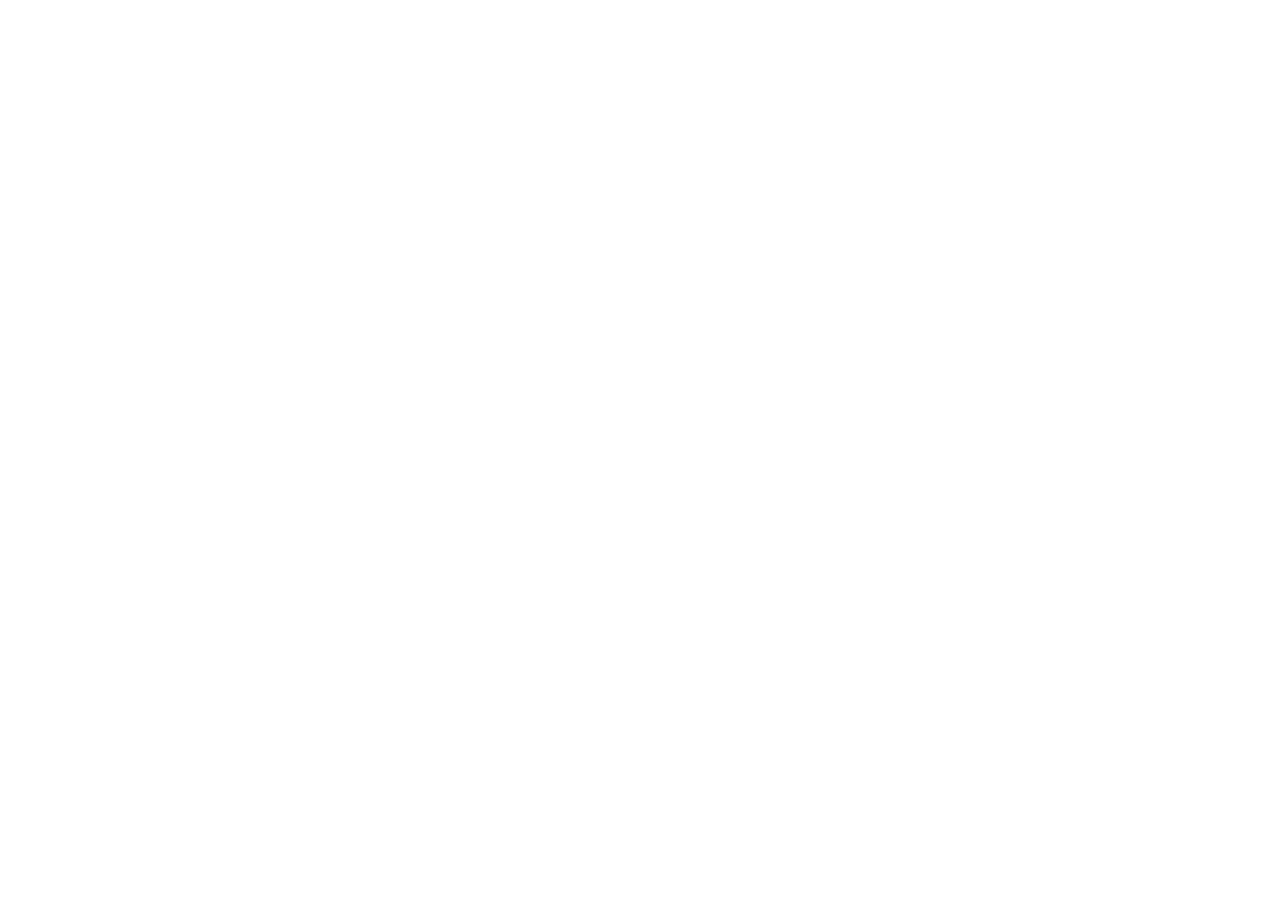
==== commit d9f3fa65: "The site moved to block.lnkd.world: every page here sends visitors there (d2a4fe0)" ====
--- a/index.html
+++ b/index.html
@@ -3,363 +3,35 @@
 <head>
 <meta charset="utf-8">
 <meta name="viewport" content="width=device-width, initial-scale=1">
-<title>Block: a lifting log that judges every set like a meet</title>
-<meta name="description" content="Block is a lifting log for iPhone. With Block Pro, three lamps judge every declared set, and a written rulebook sets the next loads in the plates you own. Logging is free.">
-<meta name="color-scheme" content="dark">
-<meta name="theme-color" content="#121212">
-<link rel="canonical" href="https://meetday.lnkd.world/">
-<link rel="icon" href="/icon.svg" type="image/svg+xml">
-<link rel="apple-touch-icon" href="/apple-touch-icon.png">
-<meta property="og:type" content="website">
-<meta property="og:site_name" content="Block">
-<meta property="og:title" content="Block: every set judged like a meet">
-<meta property="og:description" content="A lifting log for iPhone. Three lamps judge every declared set, and the rulebook sets the next loads in the plates you own.">
-<meta property="og:url" content="https://meetday.lnkd.world/">
-<meta property="og:image" content="https://meetday.lnkd.world/assets/og/home.png">
-<meta property="og:image:width" content="1200">
-<meta property="og:image:height" content="630">
-<meta property="og:image:alt" content="Three white lamps over the words Every set judged like a meet, and a barbell loaded with a blue 45 and a green 25 per side.">
-<meta name="twitter:card" content="summary_large_image">
-<meta name="twitter:title" content="Block: every set judged like a meet">
-<meta name="twitter:description" content="A lifting log for iPhone. Three lamps judge every declared set, and the rulebook sets the next loads in the plates you own.">
-<meta name="twitter:image:alt" content="Three white lamps over the words Every set judged like a meet, and a barbell loaded with a blue 45 and a green 25 per side.">
-<meta name="twitter:image" content="https://meetday.lnkd.world/assets/og/home.png">
-<!-- smart-app-banner -->
-<link rel="preload" href="/fonts/ArchivoExtraCondensed-Black.woff2" as="font" type="font/woff2" crossorigin>
-<link rel="stylesheet" href="/landing.css">
-<script src="/config.js" defer></script>
-<script src="/site.js" defer></script>
+<meta name="robots" content="noindex">
+<meta name="color-scheme" content="light">
+<meta name="theme-color" content="#f7f7f2">
+<title>Block moved to block.lnkd.world</title>
+<script>
+  // The same path, query and fragment on the new address. The origin is fixed text, so no
+  // path can send a visitor to another host: "//other.host" stays a path on block.lnkd.world.
+  (function () {
+    var to = "https://block.lnkd.world" + location.pathname + location.search + location.hash;
+    location.replace(to);
+    document.addEventListener("DOMContentLoaded", function () {
+      var a = document.getElementById("to");
+      a.href = to;
+      a.textContent = to.replace("https://", "");
+    });
+  })();
+</script>
+<style>
+  html, body { margin: 0; background: #f7f7f2; color: #202322; }
+  body { font: 17px/1.55 -apple-system, BlinkMacSystemFont, "Segoe UI", Helvetica, Arial, sans-serif; }
+  main { max-width: 36rem; margin: 0 auto; padding: 72px 20px; }
+  h1 { font-size: 28px; line-height: 1.15; margin: 0 0 16px; }
+  a { color: #2158c3; overflow-wrap: anywhere; }
+</style>
 </head>
 <body>
-<a class="skip" href="#main">Skip to content</a>
-<header class="nav">
-  <div class="wrap">
-    <a class="mark" href="/" aria-current="page">Block</a>
-    <nav class="links" aria-label="Pages">
-      <a href="/switch/">Switch</a>
-      <a href="/progression/">Progression</a>
-      <a href="/plates/">Plates</a>
-      <a href="/trainer/">AI</a>
-      <a href="/january/">January</a>
-      <a href="#pro">Pricing</a>
-      <a href="/support.html">Support</a>
-    </nav>
-  </div>
-</header>
-
-<main id="main">
-  <section class="hero" aria-labelledby="pitch">
-    <div class="wrap">
-      <div class="intro">
-        <p class="label">Block for iPhone · iOS 17 and later</p>
-        <div class="lamps xl lit" role="img" aria-label="Three white lights: a good lift"><span class="lamp"></span><span class="lamp"></span><span class="lamp"></span></div>
-        <h1 id="pitch">Every set judged like a meet</h1>
-        <p class="lead">A lifting log that judges every set like a meet. Declare a load and lift it. With Block Pro, three lamps judge the set. Then the rulebook sets your next loads in the plates you own. Logging is free.</p>
-        <div class="cta" data-store="site-home"><span class="soon">Coming soon to the App Store</span></div>
-        <p class="price-note">Free to download. Block Pro is $4.99 a month, or $39.99 a year with a one-week free trial for new subscribers.</p>
-      </div>
-      <div class="board" role="group" aria-label="Today: Back Squat, 3 sets of 8 at 185 lb, loaded with 45 and 25 per side. Last time: three white lights, up 10.">
-        <div class="top"><span class="label chalk">Back Squat · Lower A</span><span class="heavy" style="color:var(--steel)">3 × 8</span></div>
-        <div class="load"><span class="num">185</span><span class="unit">LB</span></div>
-        <svg class="bar animate" viewBox="0 0 560 96" width="560" height="96" aria-hidden="true"><rect x="0" y="45.25" width="488.92" height="5.5" fill="#8C9298" class="bar-shaft"/><rect x="490.72" y="36.45" width="6.5" height="23.1" rx="2" fill="#AAB0B6" class="bar-collar"/><rect x="499.02" y="1.85" width="15.7" height="92.3" rx="2.8" fill="#2E6FE8" class="plate" data-plate="45" style="--i:0"/><rect x="516.52" y="1.85" width="11.5" height="92.3" rx="2.8" fill="#22A85A" class="plate" data-plate="25" style="--i:1"/><rect x="529.82" y="40.15" width="7.8" height="15.7" rx="2" fill="#6C737A" class="bar-clamp"/><path class="bar-end" fill="#AAB0B6" d="M539.42 43.4h17.3a3 3 0 0 1 3 3v3.2a3 3 0 0 1 -3 3h-17.3z"/></svg>
-        <div class="board-foot" aria-hidden="true">
-          <span class="label chalk">45 + 25 per side</span>
-          <span class="last"><span class="call-num up">+10</span><span class="lamps xs"><span class="lamp"></span><span class="lamp"></span><span class="lamp"></span></span><span class="label">Last time</span></span>
-        </div>
-      </div>
-    </div>
-  </section>
-
-  <section class="sec" id="judged" aria-labelledby="h-judged">
-    <div class="wrap">
-      <header class="sec-head">
-        <p class="label">How a set is judged <span class="tag">Pro</span></p>
-        <h2 id="h-judged">Three lamps, one verdict</h2>
-        <p class="lead">A meet has three judges. Block has three lamps for each set you declare. White is a pass. Red is a fail.</p>
-      </header>
-      <div class="split pairs">
-        <div class="copy stack">
-          <ul class="rows lamp-rows">
-            <li><span class="lamps m" aria-hidden="true"><span class="lamp"></span></span><span class="r-title">REPS</span><span class="r-text">White when you did every declared rep.</span></li>
-            <li><span class="lamps m" aria-hidden="true"><span class="lamp"></span></span><span class="r-title">LOAD</span><span class="r-text">White when the bar was at the declared load. For an assisted lift, at most the declared load.</span></li>
-            <li><span class="lamps m" aria-hidden="true"><span class="lamp"></span></span><span class="r-title">EFFORT</span><span class="r-text">White at or under the lift's target RPE (8 unless you set one). No RPE counts as a pass.</span></li>
-          </ul>
-          <p>A set with no red lamp is a good lift. One red lamp makes it a no lift. The reason shows under the verdict. A weight-and-reps set that beats the target's estimated max passes reps and load. Warm-ups are not judged.</p>
-          <p>The lights are part of Block Pro. Without Pro, you log the same sets and see no verdict.</p>
-          <p class="more"><a href="/progression/">Try a set against the rulebook</a></p>
-        </div>
-        <div class="shots">
-          <figure class="shot pair"><div class="frame"><img src="/assets/img/01-good-lift-400.webp" srcset="/assets/img/01-good-lift-400.webp 400w, /assets/img/01-good-lift-800.webp 800w" sizes="(min-width: 768px) 300px, 45vw" width="1320" height="2868" alt="The set screen after a good lift: three white lamps over REPS, LOAD and EFFORT, the words GOOD LIFT, and 8 reps at RPE 8 with 185 lb." loading="lazy" decoding="async"></div><figcaption>Good lift · 8 reps · RPE 8</figcaption></figure>
-          <figure class="shot pair"><div class="frame"><img src="/assets/img/05-no-lift-400.webp" srcset="/assets/img/05-no-lift-400.webp 400w, /assets/img/05-no-lift-800.webp 800w" sizes="(min-width: 768px) 300px, 45vw" width="1320" height="2868" alt="The set screen after a no lift: red lamps for REPS and EFFORT, a white lamp for LOAD, the words NO LIFT, and 7 of 8 reps at RPE 9." loading="lazy" decoding="async"></div><figcaption>No lift · reps · effort</figcaption></figure>
-        </div>
-      </div>
-    </div>
-  </section>
-
-  <section class="sec" id="card" aria-labelledby="h-card">
-    <div class="wrap">
-      <header class="sec-head">
-        <p class="label">After the session <span class="tag">Pro</span></p>
-        <h2 id="h-card">The rulebook sets the next loads</h2>
-        <p class="lead">After each session, the rulebook works out every lift's next targets. Today shows each call, and Start session saves it to the workout.</p>
-      </header>
-      <div class="split even">
-        <div class="card" role="group" aria-labelledby="card-title">
-          <p class="card-title" id="card-title">Next targets</p>
-          <p class="label">Next Lower A</p>
-          <p class="card-note">From today's scoresheet. Start session saves them.</p>
-          <table>
-            <thead><tr><th scope="col">Lift</th><th scope="col" class="end">Declared</th></tr></thead>
-            <tbody>
-              <tr><td><div class="lift"><span class="heavy">Back Squat</span><span class="why">3 good lifts at RPE 8.</span></div></td><td class="end"><div class="declared"><span class="num">195</span><span class="ct up">+10</span></div></td></tr>
-              <tr><td><div class="lift"><span class="heavy">Romanian Deadlift</span><span class="why">Short on reps in set 4. Same load next time.</span></div></td><td class="end"><div class="declared"><span class="num">235</span><span class="ct hold">Hold</span></div></td></tr>
-              <tr><td><div class="lift"><span class="heavy">Walking Lunge</span><span class="why">3 good lifts at RPE 7. Reps before load: 3 × 12.</span></div></td><td class="end"><div class="declared"><span class="num">30</span><span class="ct up">Reps +1</span></div></td></tr>
-              <tr><td><div class="lift"><span class="heavy">Lying Leg Curl</span><span class="why">3 good lifts at RPE 8. Top of the range: load goes up, reps start again at 10.</span></div></td><td class="end"><div class="declared"><span class="num">150</span><span class="ct up">+5</span></div></td></tr>
-              <tr class="still"><td><div class="lift"><span class="heavy">Standing Calf Raise</span><span class="why">Not lifted in this session.</span></div></td><td class="end"><div class="declared"><span class="num">90</span><span class="ct same">Same</span></div></td></tr>
-            </tbody>
-          </table>
-        </div>
-        <div class="copy stack">
-          <p class="label">The rulebook</p>
-          <table class="rulebook">
-            <caption class="sr-only">The five rules and the call each one writes</caption>
-            <tbody>
-              <tr><th scope="row">1</th><td>A good lift: all reps, full load, RPE at or under the target RPE.</td><td class="calls"><span class="lamps xs" role="img" aria-label="Three white lights"><span class="lamp"></span><span class="lamp"></span><span class="lamp"></span></span></td></tr>
-              <tr><th scope="row">2</th><td>Every set a good lift: the load goes up a step.<span class="sub">10 lb or 5 kg for a big lower-body lift, 5 lb or 2.5 kg for any other lift. In a rep range, a rep comes first.</span></td><td class="calls"><span class="ct up">+10</span><span class="ct up">Reps +1</span></td></tr>
-              <tr><th scope="row">3</th><td>Any red light: same load next time.</td><td class="calls"><span class="ct hold">Hold</span></td></tr>
-              <tr><th scope="row">4</th><td>A second red light in a row at the same load: reset about 10% and build back.</td><td class="calls"><span class="ct reset">Reset</span></td></tr>
-              <tr><th scope="row">5</th><td>Deload week: lighter bar, fewer sets.<span class="sub">Start saves the move earned before it.</span></td><td class="calls"><span class="ct deload">Deload</span></td></tr>
-            </tbody>
-          </table>
-          <ul class="legend">
-            <li><span class="ct same">Same</span><span>The load does not move.</span></li>
-            <li><span class="ct plain">Keep</span><span>Hold a lift's row on Today and choose Keep: it stays where it is.</span></li>
-          </ul>
-          <p>Every new load is one your gym can make. With the AI trainer (Pro, iOS 27), ask why a lift moved, or ask it to move one further, with the research behind it.</p>
-        </div>
-      </div>
-    </div>
-  </section>
-
-  <section class="sec" id="plates" aria-labelledby="h-plates">
-    <div class="wrap">
-      <header class="sec-head">
-        <p class="label">Your gym · free</p>
-        <h2 id="h-plates">Loads in the plates you own</h2>
-        <p class="lead">Tell Block which plates and bars you have. Every load is drawn with them, with the fewest plates per side.</p>
-      </header>
-      <div class="split">
-        <div class="copy stack">
-          <p>Your workout's warm-up sets come before the work sets, each drawn in your plates. The AI trainer (Pro, iOS 27) writes warm-ups by your own rule. Warm-ups are not judged.</p>
-          <div class="ladder" role="table" aria-label="Warm-up sets to 185 lb, with the plates per side">
-            <div class="step" role="row"><span class="k now" role="cell">Bar</span><span class="v" role="cell"><span class="num heavy">45 × 10</span><span class="label chalk">Empty bar</span></span><span class="pic" role="cell"><svg class="bar" viewBox="0 0 180 40" width="180" height="40" role="img" aria-label="Empty bar"><rect x="0" y="18.85" width="163.27" height="2.3" fill="#8C9298" class="bar-shaft"/><rect x="164.07" y="15.2" width="2.7" height="9.6" rx="2" fill="#AAB0B6" class="bar-collar"/><rect x="167.57" y="16.75" width="3.3" height="6.5" rx="2" fill="#6C737A" class="bar-clamp"/><path class="bar-end" fill="#AAB0B6" d="M171.67 18.1h6.6a1.9 1.9 0 0 1 1.9 1.9v0a1.9 1.9 0 0 1 -1.9 1.9h-6.6z"/></svg></span></div>
-            <div class="step" role="row"><span class="k" role="cell">1</span><span class="v" role="cell"><span class="num heavy">95 × 5</span><span class="label">25 per side</span></span><span class="pic" role="cell"><svg class="bar" viewBox="0 0 180 40" width="180" height="40" role="img" aria-label="25 lb per side"><rect x="0" y="18.85" width="157.69" height="2.3" fill="#8C9298" class="bar-shaft"/><rect x="158.49" y="15.2" width="2.7" height="9.6" rx="2" fill="#AAB0B6" class="bar-collar"/><rect x="161.99" y="0.75" width="4.8" height="38.5" rx="1.5" fill="#22A85A" class="plate" data-plate="25"/><rect x="167.59" y="16.75" width="3.3" height="6.5" rx="2" fill="#6C737A" class="bar-clamp"/><path class="bar-end" fill="#AAB0B6" d="M171.69 18.1h6.6a1.9 1.9 0 0 1 1.9 1.9v0a1.9 1.9 0 0 1 -1.9 1.9h-6.6z"/></svg></span></div>
-            <div class="step" role="row"><span class="k" role="cell">2</span><span class="v" role="cell"><span class="num heavy">135 × 3</span><span class="label">45 per side</span></span><span class="pic" role="cell"><svg class="bar" viewBox="0 0 180 40" width="180" height="40" role="img" aria-label="45 lb per side"><rect x="0" y="18.85" width="155.96" height="2.3" fill="#8C9298" class="bar-shaft"/><rect x="156.76" y="15.2" width="2.7" height="9.6" rx="2" fill="#AAB0B6" class="bar-collar"/><rect x="160.26" y="0.75" width="6.5" height="38.5" rx="1.5" fill="#2E6FE8" class="plate" data-plate="45"/><rect x="167.56" y="16.75" width="3.3" height="6.5" rx="2" fill="#6C737A" class="bar-clamp"/><path class="bar-end" fill="#AAB0B6" d="M171.66 18.1h6.6a1.9 1.9 0 0 1 1.9 1.9v0a1.9 1.9 0 0 1 -1.9 1.9h-6.6z"/></svg></span></div>
-            <div class="step" role="row"><span class="k" role="cell">3</span><span class="v" role="cell"><span class="num heavy">165 × 2</span><span class="label">45 + 10 + 5 per side</span></span><span class="pic" role="cell"><svg class="bar" viewBox="0 0 180 40" width="180" height="40" role="img" aria-label="45 + 10 + 5 lb per side"><rect x="0" y="18.85" width="148.27" height="2.3" fill="#8C9298" class="bar-shaft"/><rect x="149.07" y="15.2" width="2.7" height="9.6" rx="2" fill="#AAB0B6" class="bar-collar"/><rect x="152.57" y="0.75" width="6.5" height="38.5" rx="1.5" fill="#2E6FE8" class="plate" data-plate="45"/><rect x="159.87" y="0.75" width="3.5" height="38.5" rx="1.5" fill="#ECEAE4" class="plate" data-plate="10"/><rect x="164.17" y="10" width="2.7" height="20" rx="1.5" fill="#5F666D" class="plate" data-plate="5"/><rect x="167.67" y="16.75" width="3.3" height="6.5" rx="2" fill="#6C737A" class="bar-clamp"/><path class="bar-end" fill="#AAB0B6" d="M171.77 18.1h6.6a1.9 1.9 0 0 1 1.9 1.9v0a1.9 1.9 0 0 1 -1.9 1.9h-6.6z"/></svg></span></div>
-            <div class="step" role="row"><span class="k now" role="cell">Work</span><span class="v" role="cell"><span class="num heavy">185 × 8</span><span class="label">45 + 25 per side</span></span><span class="pic" role="cell"><svg class="bar" viewBox="0 0 180 40" width="180" height="40" role="img" aria-label="45 + 25 lb per side"><rect x="0" y="18.85" width="150.38" height="2.3" fill="#8C9298" class="bar-shaft"/><rect x="151.18" y="15.2" width="2.7" height="9.6" rx="2" fill="#AAB0B6" class="bar-collar"/><rect x="154.68" y="0.75" width="6.5" height="38.5" rx="1.5" fill="#2E6FE8" class="plate" data-plate="45"/><rect x="161.98" y="0.75" width="4.8" height="38.5" rx="1.5" fill="#22A85A" class="plate" data-plate="25"/><rect x="167.58" y="16.75" width="3.3" height="6.5" rx="2" fill="#6C737A" class="bar-clamp"/><path class="bar-end" fill="#AAB0B6" d="M171.68 18.1h6.6a1.9 1.9 0 0 1 1.9 1.9v0a1.9 1.9 0 0 1 -1.9 1.9h-6.6z"/></svg></span></div>
-          </div>
-          <p>Each lift shows its next plate milestone: one plate a side, then two. The chart shows the top set week by week.</p>
-          <p class="more"><a href="/plates/">Open the plate calculator</a></p>
-        </div>
-        <figure class="shot"><div class="frame"><img src="/assets/img/09-lift-400.webp" srcset="/assets/img/09-lift-400.webp 400w, /assets/img/09-lift-800.webp 800w" sizes="(min-width: 768px) 360px, 90vw" width="1320" height="2868" alt="Back Squat (Barbell): the next plate milestone, 2 plates at 225, 180 now with 45 to go, a step chart of the top set, and best set, estimated max and good lifts." loading="lazy" decoding="async"></div><figcaption>A lift · the next plate milestone</figcaption></figure>
-      </div>
-    </div>
-  </section>
-
-  <section class="sec" id="blocks" aria-labelledby="h-blocks">
-    <div class="wrap">
-      <header class="sec-head">
-        <p class="label">Blocks <span class="tag">Pro</span></p>
-        <h2 id="h-blocks">A block with a plan for the week</h2>
-        <p class="lead">A block groups your workouts for a set number of weeks, with an optional deload week. Set the training days, and Today shows the session of the day.</p>
-      </header>
-      <div class="split pairs flip">
-        <div class="shots">
-          <figure class="shot pair"><div class="frame"><img src="/assets/img/02-today-400.webp" srcset="/assets/img/02-today-400.webp 400w, /assets/img/02-today-800.webp 800w" sizes="(min-width: 768px) 300px, 45vw" width="1320" height="2868" alt="Today: Lower A in week 3 of 6, the call from the last session, Back Squat at 185 lb drawn as 45 and 25 per side, and the other lifts with their declared loads." loading="lazy" decoding="async"></div><figcaption>Today · week 3 of 6</figcaption></figure>
-          <figure class="shot pair"><div class="frame"><img src="/assets/img/07-block-400.webp" srcset="/assets/img/07-block-400.webp 400w, /assets/img/07-block-800.webp 800w" sizes="(min-width: 768px) 300px, 45vw" width="1320" height="2868" alt="Block 1, week 3 of 6: a step chart of the Back Squat top set from 175 to 195 with a deload to 170, the bar drawn for each week, and 69 of 71 good lifts." loading="lazy" decoding="async"></div><figcaption>Block 1 · 69 of 71 good lifts</figcaption></figure>
-        </div>
-        <div class="copy stack">
-          <div class="week" role="img" aria-label="This week: Monday, Upper A done. Tuesday, Lower A done. Wednesday, rest. Thursday, Upper B today. Friday, Lower B planned. Saturday and Sunday, rest.">
-            <div class="head" aria-hidden="true"><span class="label">This week</span><span class="label">2 of 4 done</span></div>
-            <ol class="days" aria-hidden="true">
-              <li class="day"><span class="label">Mon</span><span class="mark"><span class="lamp"></span></span></li>
-              <li class="day"><span class="label">Tue</span><span class="mark"><span class="lamp"></span></span></li>
-              <li class="day"><span class="label">Wed</span><span class="mark"><span class="rest"></span></span></li>
-              <li class="day today"><span class="label">Thu</span><span class="mark"><span class="ring"></span></span></li>
-              <li class="day"><span class="label">Fri</span><span class="mark"><span class="lamp off"></span></span></li>
-              <li class="day"><span class="label">Sat</span><span class="mark"><span class="rest"></span></span></li>
-              <li class="day"><span class="label">Sun</span><span class="mark"><span class="rest"></span></span></li>
-            </ol>
-          </div>
-          <p>A lamp for each training day: white for a session done, red for a session missed. Miss a day, and the session moves to the next free day of the week. Accept the move, or pick another day.</p>
-          <p>The step chart shows the top set of a lift week by week, in the plates it takes. The block counts your good lifts.</p>
-          <p>Training blocks are part of Block Pro. Without Pro, a block works as a folder of workouts.</p>
-          <p class="more"><a href="/january/">Start a block on January 4</a></p>
-        </div>
-      </div>
-    </div>
-  </section>
-
-  <section class="sec" id="trainer" aria-labelledby="h-trainer">
-    <div class="wrap">
-      <header class="sec-head">
-        <p class="label">The AI trainer <span class="tag">Pro · iOS 27</span></p>
-        <h2 id="h-trainer">Ask the trainer, then tap Apply</h2>
-        <p class="lead">On iOS 27, the AI trainer reads your log and explains each call. It moves a missed session and builds your next block.</p>
-      </header>
-      <div class="split">
-        <div class="copy stack">
-          <p>Every change it makes comes as a proposal, and it saves only when you tap Apply. After each judged session, it proposes your next targets, starting from the rulebook's calls.</p>
-          <p>Open it with Ask trainer on Today or Plan, or with the trainer button in a session.</p>
-          <p>Claude by Anthropic answers once you allow it. Block Pro includes 60 Claude messages a month.</p>
-          <!-- Private Cloud Compute needs an Apple entitlement that is not granted yet. If 1.0 ships without it, delete the next paragraph, as release/APP_STORE.md section 4 does for the description. -->
-          <p class="pcc">On iPhones with Apple Intelligence, Apple's model on Private Cloud Compute answers instead. Apple does not store the request.</p>
-          <p>Have your own Anthropic API key? Add it in Settings. Claude then answers first, on your account, with no monthly limit.</p>
-          <p class="more"><a href="/trainer/">How the trainer works and where your data goes</a></p>
-        </div>
-        <figure class="shot"><div class="frame"><img src="/assets/img/10-trainer-400.webp" srcset="/assets/img/10-trainer-400.webp 400w, /assets/img/10-trainer-800.webp 800w" sizes="(min-width: 768px) 360px, 90vw" width="1320" height="2868" alt="Ask the trainer: the question Can my squat go up next time, the trainer's answer, and a proposal for Lower A, Back Squat 3 × 8 at 185 to 190, with Apply and Dismiss buttons." loading="lazy" decoding="async"></div><figcaption>A proposal · Apply or Dismiss</figcaption></figure>
-      </div>
-    </div>
-  </section>
-
-  <section class="sec" id="assistants" aria-labelledby="h-assistants">
-    <div class="wrap">
-      <header class="sec-head">
-        <p class="label">Connected assistants <span class="tag">Pro</span></p>
-        <h2 id="h-assistants">Bring the assistant you already use</h2>
-        <p class="lead">Add Block to Claude by signing in. There is no API key to copy.</p>
-      </header>
-      <div class="copy stack">
-        <p>A connected assistant reads your log and plans your workouts as you. It can log a session for you. It cannot see your password. It cannot make API keys or delete your account.</p>
-        <p>Disconnect it at any time in Today &gt; Settings &gt; Connected assistants.</p>
-        <p class="more"><a href="/assistants/">How to connect Claude</a></p>
-      </div>
-    </div>
-  </section>
-
-  <section class="sec" id="switch" aria-labelledby="h-switch">
-    <div class="wrap">
-      <header class="sec-head">
-        <p class="label">Coming from Hevy · free</p>
-        <h2 id="h-switch">Bring your history with you</h2>
-        <p class="lead">Import your Hevy sessions from its CSV export. Or use a Hevy API key to bring your routines too.</p>
-      </header>
-      <div class="split flip">
-        <figure class="shot"><div class="frame"><img src="/assets/img/08-history-400.webp" srcset="/assets/img/08-history-400.webp 400w, /assets/img/08-history-800.webp 800w" sizes="(min-width: 768px) 360px, 90vw" width="1320" height="2868" alt="History: 69 of 71 good lifts in Block 1, and five sessions in September with a row of lamps for each set." loading="lazy" decoding="async"></div><figcaption>History · a lamp per set</figcaption></figure>
-        <div class="copy stack">
-          <p>Every exercise is matched to the library. You check each match before the import. Nothing changes in Hevy. Importing again skips what is already here.</p>
-          <p>The import is free.</p>
-          <p class="more"><a href="/switch/">How the import works</a></p>
-          <p class="fine">Hevy is a trademark of its owner. Block is not affiliated with Hevy.</p>
-        </div>
-      </div>
-    </div>
-  </section>
-
-  <section class="sec" id="more" aria-labelledby="h-more">
-    <div class="wrap">
-      <header class="sec-head">
-        <p class="label">Also included · free</p>
-        <h2 id="h-more">The rest of the log</h2>
-      </header>
-      <div class="split pairs">
-        <ul class="rows copy">
-          <li><span class="r-title">Rest clock</span><span class="r-text">On the Lock Screen and in the Dynamic Island. It keeps running in the background.</span></li>
-          <li><span class="r-title">Widgets and Siri</span><span class="r-text">A next-session widget. Ask Siri "What's my workout in Block" or "Log a set in Block".</span></li>
-          <li><span class="r-title">628 exercises</span><span class="r-text">With instructions. Add your own custom exercises.</span></li>
-          <li><span class="r-title">Records and charts</span><span class="r-text">A chart for every lift, with its best set and estimated max.</span></li>
-          <li><span class="r-title">21 programs</span><span class="r-text">Built from 37 research cards. Without Pro, a program starts as a folder of workouts.</span></li>
-          <li><span class="r-title">And more</span><span class="r-text">Supersets, body measurements, kg or lb, and edits to past sessions. Sign in with Apple or email.</span></li>
-        </ul>
-        <div class="shots">
-          <figure class="shot pair"><div class="frame"><img src="/assets/img/04-rest-400.webp" srcset="/assets/img/04-rest-400.webp 400w, /assets/img/04-rest-800.webp 800w" sizes="(min-width: 768px) 300px, 45vw" width="1320" height="2868" alt="The rest screen: 2:27 left of 2:30, buttons for +30 s and Skip rest, and the next attempt, set 2 at 185 × 8, drawn on the bar." loading="lazy" decoding="async"></div><figcaption>Rest · 2:27 of 2:30</figcaption></figure>
-        </div>
-      </div>
-    </div>
-  </section>
-
-  <section class="sec" id="pro" aria-labelledby="h-pro">
-    <div class="wrap">
-      <header class="sec-head">
-        <p class="label">Prices</p>
-        <h2 id="h-pro">Free to log, Pro to be judged</h2>
-      </header>
-      <div class="plans">
-        <div class="plan">
-          <p class="label chalk">Free</p>
-          <p class="price"><span class="num">$0</span></p>
-          <ul class="rows">
-            <li>Logging and history</li>
-            <li>Workouts: the plans you build</li>
-            <li>The Hevy import, by CSV or API key</li>
-            <li>Warm-ups and loads in your plates</li>
-            <li>Rest clock in the Dynamic Island</li>
-            <li>Widgets and Siri</li>
-            <li>628 exercises and 21 programs</li>
-          </ul>
-        </div>
-        <div class="plan">
-          <p class="label chalk">Block Pro</p>
-          <p class="price"><span class="num">$4.99</span><span class="per">a month</span></p>
-          <p class="alt">Or <strong>$39.99 a year</strong>, with a one-week free trial for new subscribers.</p>
-          <ul class="rows">
-            <li>Three lights on every declared set</li>
-            <li>Next targets after each session</li>
-            <li>Blocks with a weekly schedule and a deload week</li>
-            <li>The AI trainer, on iOS 27</li>
-            <li>Connected assistants, such as Claude</li>
-            <li>API keys for tools on your computer</li>
-          </ul>
-        </div>
-      </div>
-      <div class="cta" data-store="site-home"><span class="soon">Coming soon to the App Store</span></div>
-      <p class="fine" style="margin-top:24px">Prices in U.S. dollars. Other countries follow the App Store. Apple bills Block Pro to your Apple Account. It renews until you cancel it in your Apple Account settings, at least 24 hours before the end of the period. The free trial becomes Pro Yearly unless you cancel before it ends. <a href="https://www.apple.com/legal/internet-services/itunes/dev/stdeula/">Terms of Use</a> · <a href="/privacy.html">Privacy Policy</a></p>
-    </div>
-  </section>
-
-  <section class="sec" id="faq" aria-labelledby="h-faq">
-    <div class="wrap">
-      <header class="sec-head">
-        <p class="label">Questions</p>
-        <h2 id="h-faq">Short answers</h2>
-      </header>
-      <div class="qa">
-        <div><p class="q">Which iPhones?</p><p>iPhones on iOS 17 and later. The AI trainer needs iOS 27.</p></div>
-        <div><p class="q">What is a good lift?</p><p>With Block Pro, a declared set with three white lamps is a good lift. One red lamp is a no lift. Warm-ups and sets with no declared load are not judged.</p></div>
-        <div><p class="q">Do I have to rate my effort?</p><p>No. A set without an RPE passes the effort lamp. An RPE over the lift's target (8 unless you set one) turns it red.</p></div>
-        <div><p class="q">Is the import free?</p><p>Yes. The import, logging, workouts and history are free. Block Pro adds the lights and next targets.</p></div>
-        <div><p class="q">Does the trainer give medical advice?</p><p>No. The AI trainer (Pro, iOS 27) keeps to your training and your log. For pain or an injury, it tells you to stop that movement and see a doctor or a physical therapist.</p></div>
-        <div><p class="q">Where is my data?</p><p>In a database at Supabase, on Amazon Web Services. It is encrypted in transit and at rest, and no other account can read it. The app has no ads and no analytics SDKs. The <a href="/privacy.html">privacy policy</a> has the details.</p></div>
-        <div><p class="q">Can I delete my account?</p><p>Yes. Today &gt; Settings &gt; Delete Account removes your account and all training data at once. It does not cancel a Block Pro subscription.</p></div>
-      </div>
-    </div>
-  </section>
+<main>
+  <h1>Block moved to block.lnkd.world</h1>
+  <p>Go to <a id="to" href="https://block.lnkd.world/">block.lnkd.world</a>.</p>
 </main>
-
-<footer class="site-foot">
-  <div class="wrap">
-    <div>
-      <p class="label chalk" style="margin-bottom:12px">Block</p>
-      <nav class="links" aria-label="Site">
-        <a href="/switch/">Switch from Hevy</a>
-        <a href="/progression/">Progression</a>
-        <a href="/plates/">Plate calculator</a>
-        <a href="/trainer/">The AI trainer</a>
-        <a href="/assistants/">Connect an assistant</a>
-        <a href="/claude-key/">Your Claude key</a>
-        <a href="/january/">January</a>
-        <a href="/creators/">Creators</a>
-      </nav>
-    </div>
-    <div class="legal">
-      <nav class="links" aria-label="Legal" style="margin-bottom:12px">
-        <a href="/privacy.html">Privacy Policy</a>
-        <a href="https://www.apple.com/legal/internet-services/itunes/dev/stdeula/">Terms of Use</a>
-        <a href="/support.html">Support</a>
-      </nav>
-      <p>© 2026 Matthew Dumas</p>
-    </div>
-  </div>
-</footer>
 </body>
 </html>
